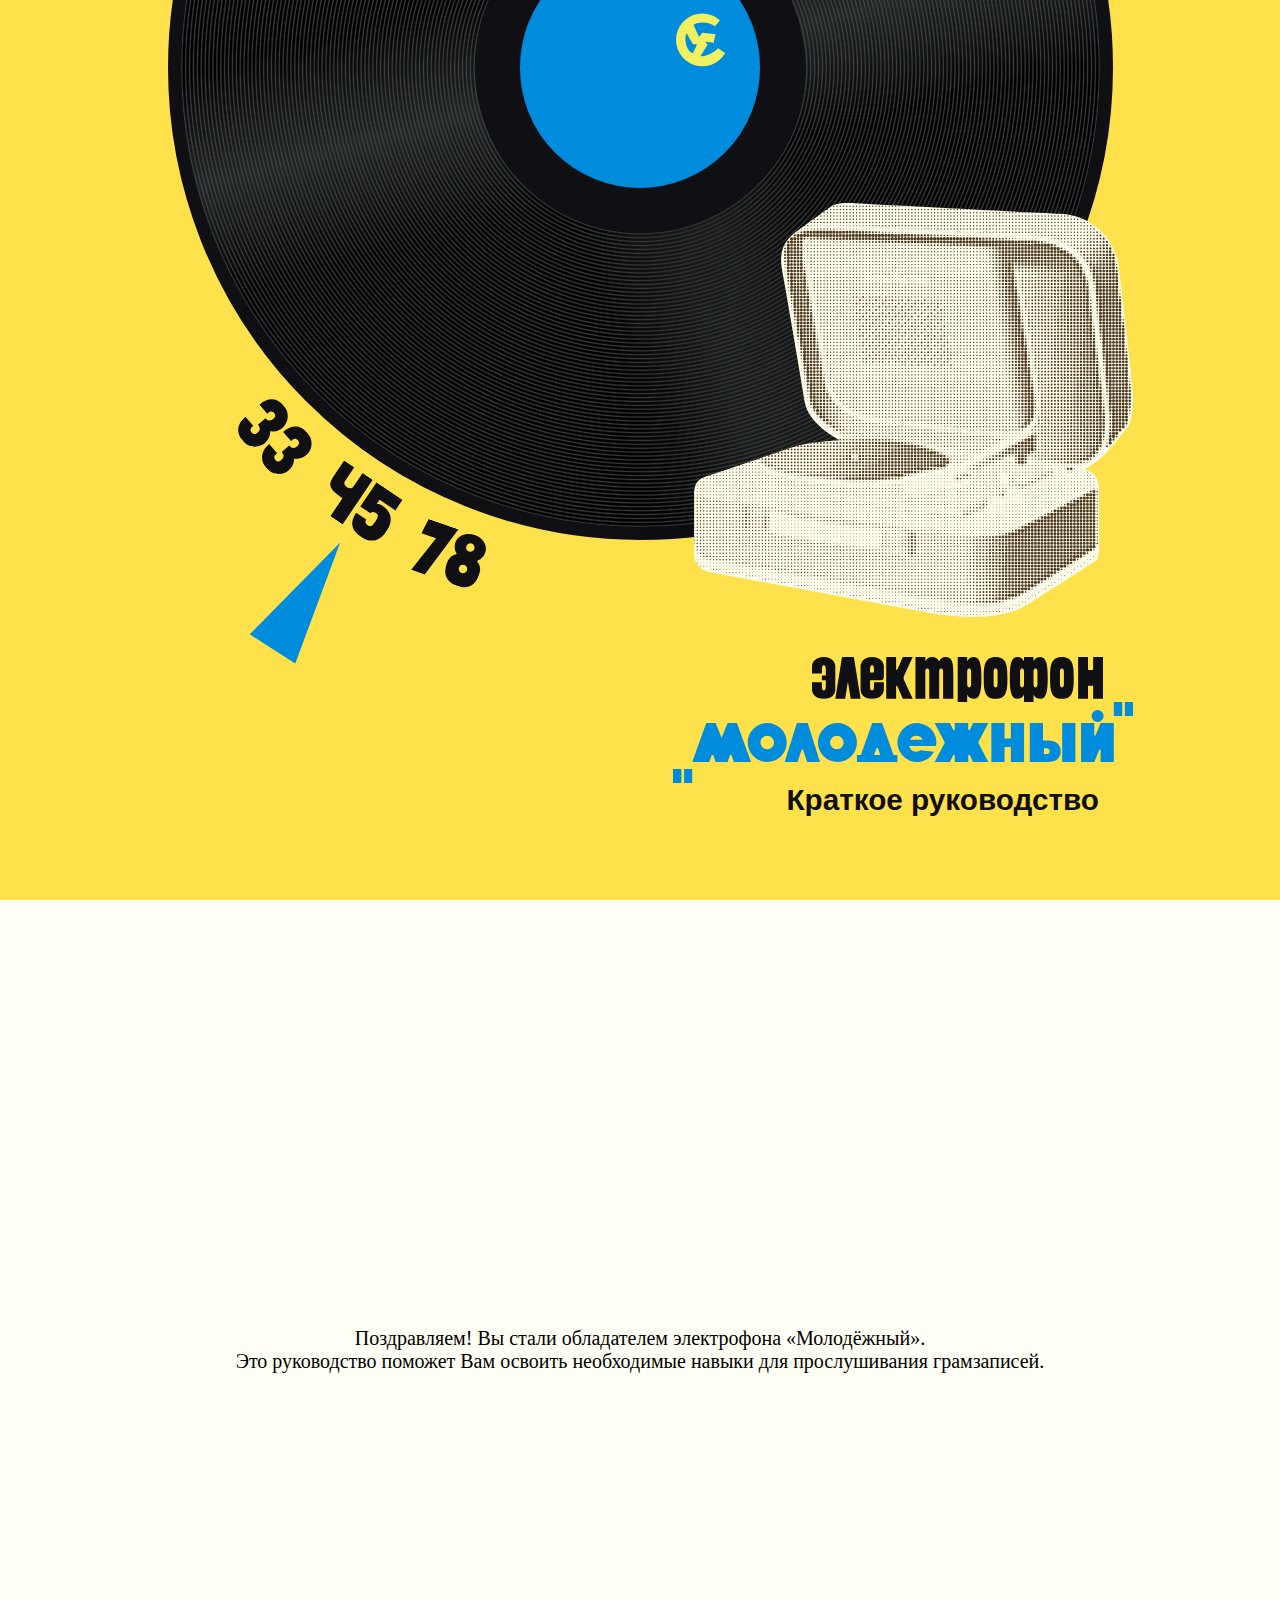
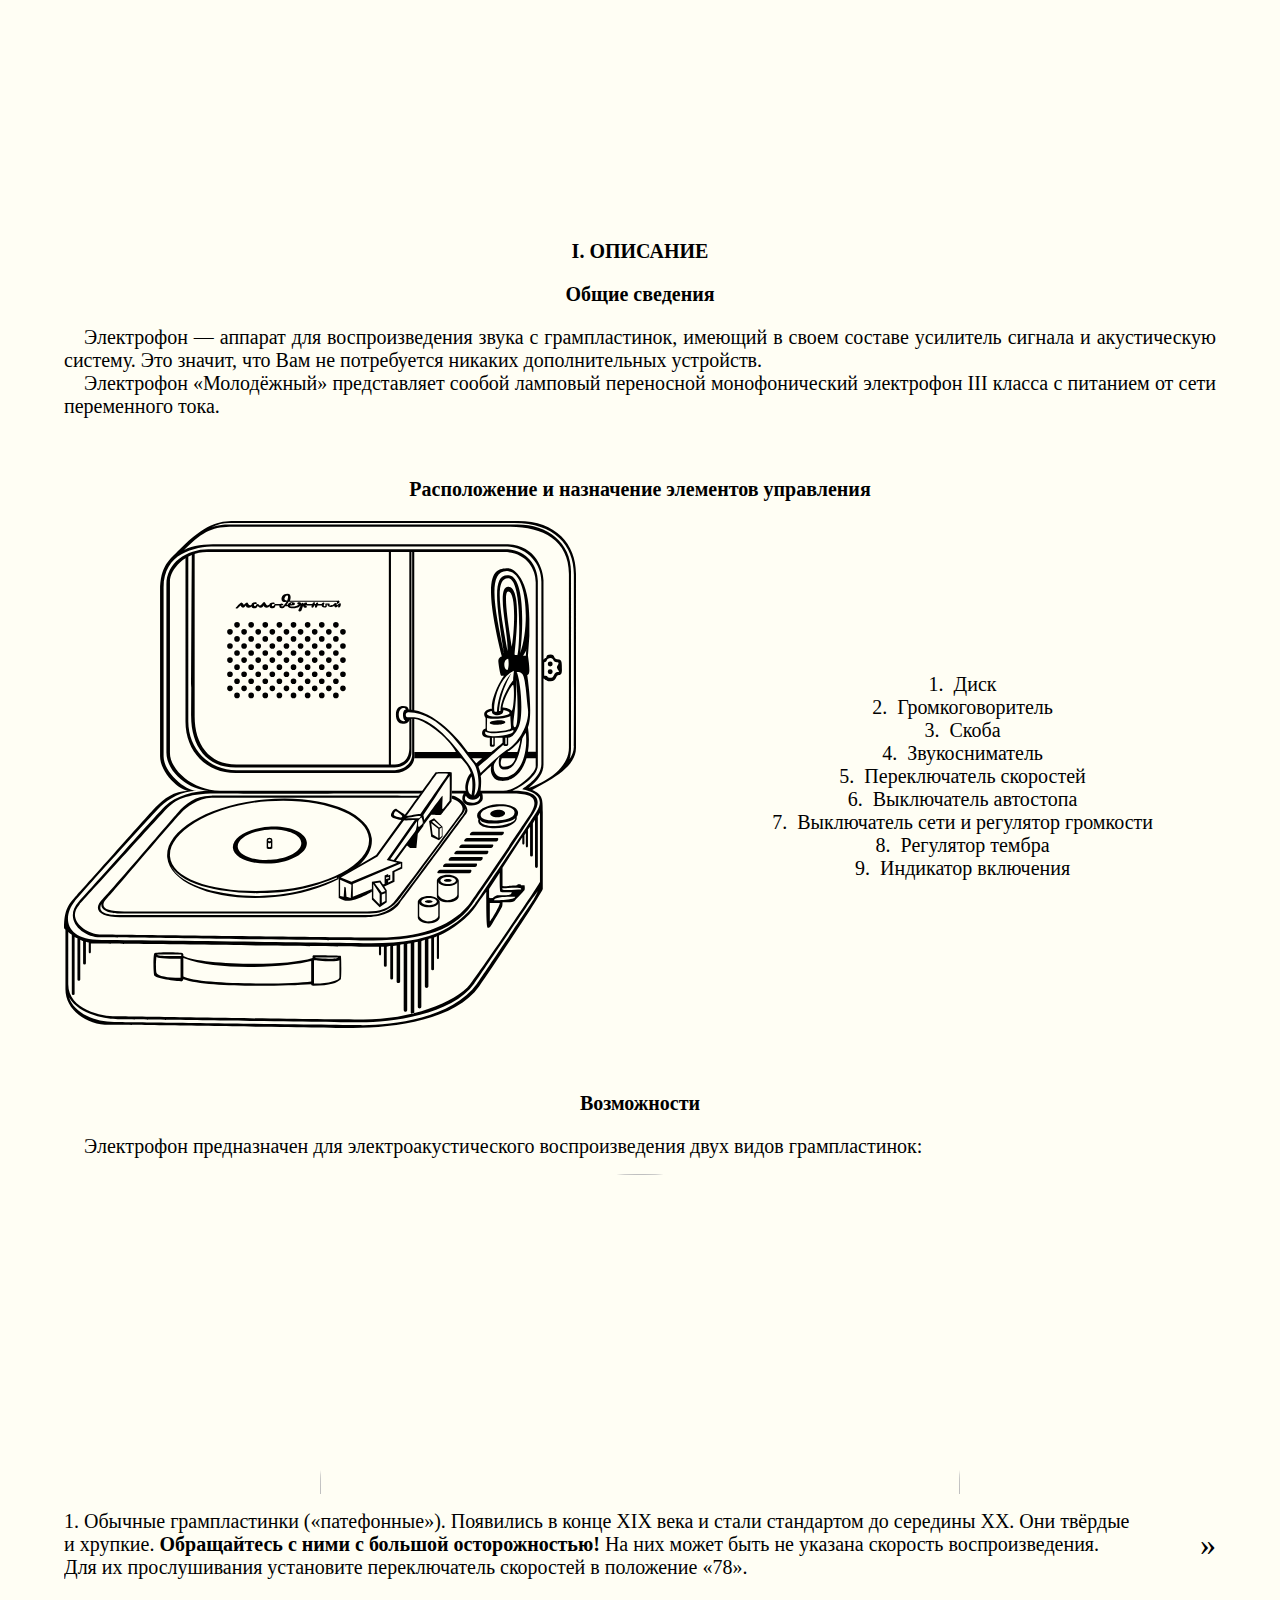
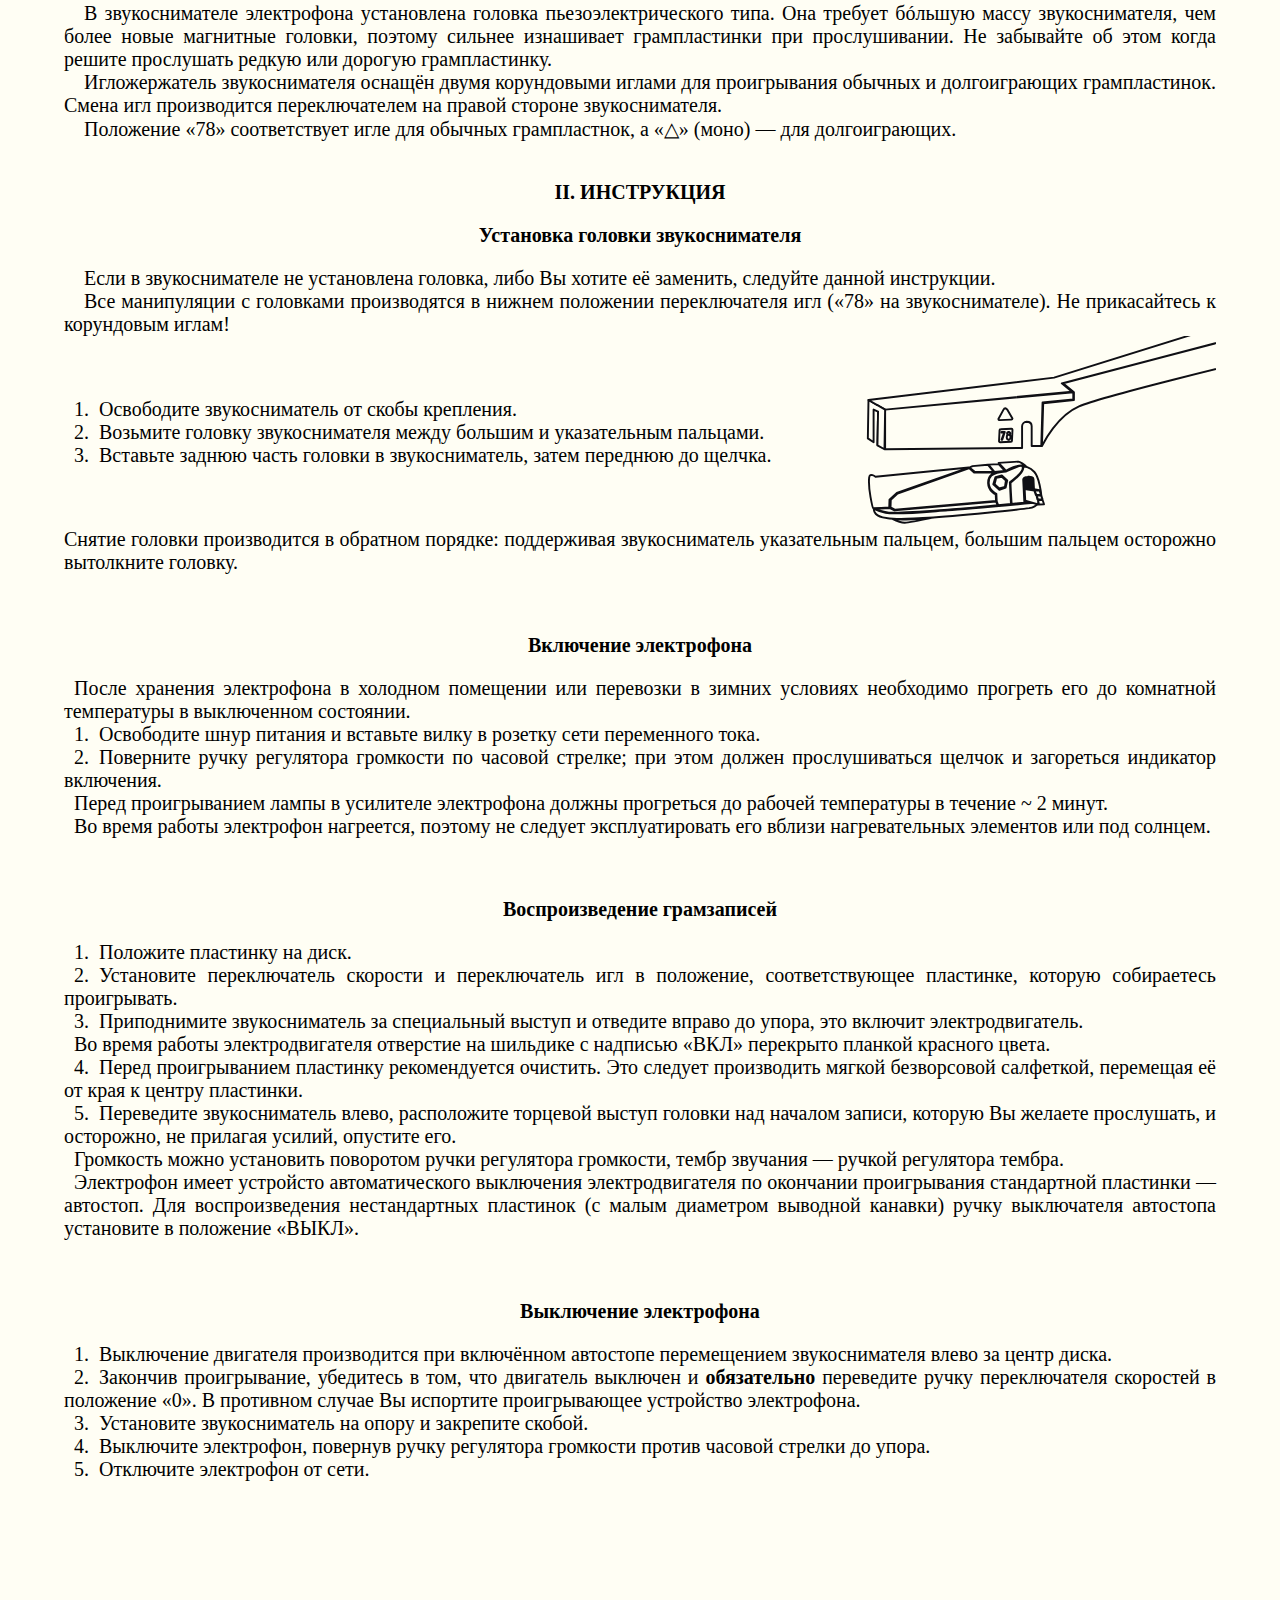
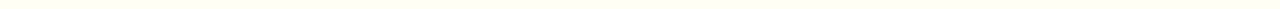
==== index.html @ a96c3dd7 "cartridge animation using css; document layout; lists" ====
﻿<!DOCTYPE html>
<html>
  <head>
    <title>Электрофон «Молодёжный»</title>
    <script src="https://code.jquery.com/jquery-latest.js"></script>
    <script src="cover.js"></script>
    <script src="scheme.js"></script>
    <script src="label.js"></script>
    <link href="m67.css" rel="stylesheet" type="text/css" />
    <meta name="viewport" content="width=device-width, initial-scale=1">
  </head>
  <body>

    <section class="title">
      <div class="cover">
        <div class="vinyl">
          <div class="vinyl__base"></div>
          <div class="vinyl__shadow"><div class="vinyl__label"></div></div>
        </div>
        <div class="speed-selector__arrow"></div>
        <div class="speed-selector__numbers">
          <img class="speed-selector__33" src="33.svg" alt="33"><img class="speed-selector__45" src="45.svg" alt="45"><img class="speed-selector__78" src="78.svg" alt="78">
        </div>
        <img class="cover__image" src="record-player_halftone.svg" alt="">
        <img class="cover__electrophone" src="electrophone.svg" alt="Электрофон">
        <img class="cover__juvenile" src="juvenile.svg" alt="„Молодёжный“">
        <div class="cover__subheader">Краткое руководство</div>
      </div>
    </section>

    <section class="first page">
      <div class="page__paragraph">Поздравляем! Вы стали обладателем электрофона «Молодёжный».<br>Это руководство поможет Вам освоить необходимые навыки для прослушивания грамзаписей.</div>
    </section>

    <section class="second page">
      <h1 class="page__header">I. ОПИСАНИЕ</h1>
      <h2 class="page__subheader">Общие сведения</h2>
      <div class="page__paragraph">&emsp;Электрофон — аппарат для воспроизведения звука с грампластинок, имеющий в своем составе усилитель сигнала и акустическую систему. Это значит, что Вам не потребуется никаких дополнительных устройств.</div>
      <div class="page__paragraph">&emsp;Электрофон «Молодёжный» представляет сообой ламповый переносной монофонический электрофон III класса с питанием от сети переменного тока.</div>
    </section>

    <section class="third page">
      <h2 class="page__subheader">Расположение и назначение элементов управления</h2>
      <div class="scheme">
        <figure class="scheme__image">
            <object class="scheme__svg" data="scheme.svg" type="image/svg+xml"></object>
        </figure>
        <ol class="scheme__menu">
          <li class="scheme__menu-element" id="disc">1.&ensp;Диск</li>
          <li class="scheme__menu-element" id="speaker">2.&ensp;Громкоговоритель</li>
          <li class="scheme__menu-element" id="clamp">3.&ensp;Скоба</li>
          <li class="scheme__menu-element" id="tonearm">4.&ensp;Звукосниматель</li>
          <li class="scheme__menu-element" id="speed">5.&ensp;Переключатель скоростей</li>
          <li class="scheme__menu-element" id="autostop">6.&ensp;Выключатель автостопа</li>
          <li class="scheme__menu-element" id="volume">7.&ensp;Выключатель сети и регулятор громкости</li>
          <li class="scheme__menu-element" id="tone">8.&ensp;Регулятор тембра</li>
          <li class="scheme__menu-element" id="fusebox">9.&ensp;Индикатор включения</li>
        </ol>
        <div class="scheme__slider"></div>
      </div>
    </section>

    <section class="fourth page">
      <h2 class="page__subheader">Возможности</h2>
      <div class="page__paragraph">&emsp;Электрофон предназначен для электроакустического воспроизведения двух видов грампластинок:</div>
      <div class="label">
        <div class="label__SVG-container">
          <img class="label__SVG-img" src="" alt=""><img class="label__SVG-img" src="" alt="">
        </div>
        <div class="label__text">
        <div class="label__left-arrow">«</div><div class="label__right-arrow">»</div>
          <div class="page__paragraph label__text-78">1. Обычные грампластинки («патефонные»). Появились в конце XIX века и стали стандартом до середины XX. Они твёрдые и хрупкие. <strong>Обращайтесь с ними с большой осторожностью!</strong> На них может быть не указана скорость воспроизведения. Для их прослушивания установите переключатель скоростей в положение «78».</div>
          <div class="page__paragraph label__text-33">2. Долгоиграющие («виниловые»). Для увеличения времени проигрывания была уменшена ширина канавки, поэтому проигрываются такие пластинки более тонкой иглой на скорости 33⅓ или 45 об/мин.<br>Гибкие грампластинки воспроизводятся аналогично виниловым.</div>
        </div>
      </div>
      <div class="page__paragraph"><br>&emsp;В звукоснимателе электрофона установлена головка пьезоэлектрического типа. Она требует бóльшую массу звукоснимателя, чем более новые магнитные головки, поэтому сильнее изнашивает грампластинки при прослушивании. Не забывайте об этом когда решите прослушать редкую или дорогую грампластинку.</div>
      <div class="page__paragraph">&emsp;Игложержатель звукоснимателя оснащён двумя корундовыми иглами для проигрывания обычных и долгоиграющих грампластинок. Смена игл производится переключателем на правой стороне звукоснимателя.</div>
      <div class="page__paragraph">&emsp;Положение «78» соответствует игле для обычных грампластнок, а «&#x25B3;» (моно) — для долгоиграющих.</div>
    </section>

    <section class="fifth page">
      <h1 class="page__header">II. ИНСТРУКЦИЯ</h1>
      <h2 class="page__subheader">Установка головки звукоснимателя</h2>
      <div class="page__paragraph">&emsp;Если в звукоснимателе не установлена головка, либо Вы хотите её заменить, следуйте данной инструкции.</div>
      <div class="page__paragraph">&emsp;Все манипуляции с головками производятся в нижнем положении переключателя игл («78» на звукоснимателе). Не прикасайтесь к корундовым иглам!</div>
      <div class="fifth__instructions">
        <div class="page__paragraph">&ensp;1.&ensp;Освободите звукосниматель от скобы крепления.</div>
        <div class="page__paragraph">&ensp;2.&ensp;Возьмите головку звукоснимателя между большим и указательным пальцами.</div>
        <div class="page__paragraph">&ensp;3.&ensp;Вставьте заднюю часть головки в звукосниматель, затем переднюю до щелчка.</div>
      </div>
      <img class="fifth__image" src="cartridge.svg" alt="">
        <div class="page__paragraph">Cнятие головки производится в обратном порядке: поддерживая звукосниматель указательным пальцем, большим пальцем осторожно вытолкните головку.</div>
    </section>

    <section class="sixth page">
      <h2 class="page__subheader">Включение электрофона</h2>
      <div class="page__paragraph">&ensp;После хранения электрофона в холодном помещении или перевозки в зимних условиях необходимо прогреть его до комнатной температуры в выключенном состоянии.</div>
      <div class="page__paragraph">&ensp;1.&ensp;Освободите шнур питания и вставьте вилку в розетку сети переменного тока.</div>
      <div class="page__paragraph">&ensp;2.&ensp;Поверните ручку регулятора громкости по часовой стрелке; при этом должен прослушиваться щелчок и загореться индикатор включения.</div>
      <div class="page__paragraph">&ensp;Перед проигрыванием лампы в усилителе электрофона должны прогреться до рабочей температуры в течение ~ 2 минут.</div>
      <div class="page__paragraph">&ensp;Во время работы электрофон нагреется, поэтому не следует эксплуатировать его вблизи нагревательных элементов или под солнцем.</div>
    </section>

    <section class="seventh page">
      <h2 class="page__subheader">Воспроизведение грамзаписей</h2>
      <div class="page__paragraph">&ensp;1.&ensp;Положите пластинку на диск.</div>
      <div class="page__paragraph">&ensp;2.&ensp;Установите переключатель скорости и переключатель игл в положение, соответствующее пластинке, которую собираетесь проигрывать.</div>
      <div class="page__paragraph">&ensp;3.&ensp;Приподнимите звукосниматель за специальный выступ и отведите вправо до упора, это включит электродвигатель.</div>
      <div class="page__paragraph">&ensp;Во время работы электродвигателя отверстие на шильдике с надписью «ВКЛ» перекрыто планкой красного цвета.</div>
      <div class="page__paragraph">&ensp;4.&ensp;Перед проигрыванием пластинку рекомендуется очистить. Это следует производить мягкой безворсовой салфеткой, перемещая её от края к центру пластинки.</div>
      <div class="page__paragraph">&ensp;5.&ensp;Переведите звукосниматель влево, расположите торцевой выступ головки над началом записи, которую Вы желаете прослушать, и осторожно, не прилагая усилий, опустите его.</div>
      <div class="page__paragraph">&ensp;Громкость можно установить поворотом ручки регулятора громкости, тембр звучания — ручкой регулятора тембра.</div>
      <div class="page__paragraph">&ensp;Электрофон имеет устройсто автоматического выключения электродвигателя по окончании проигрывания стандартной пластинки  — автостоп. Для воспроизведения нестандартных пластинок (с малым диаметром выводной канавки) ручку выключателя автостопа установите в положение «ВЫКЛ».</div>
    </section>

    <section class="eighth page">
      <h2 class="page__subheader">Выключение электрофона</h2>
      <div class="page__paragraph">&ensp;1.&ensp;Выключение двигателя производится при включённом автостопе перемещением звукоснимателя влево за центр диска.</div>
      <div class="page__paragraph">&ensp;2.&ensp;Закончив проигрывание, убедитесь в том, что двигатель выключен и <strong>обязательно</strong> переведите ручку переключателя скоростей в положение «0». В противном случае Вы испортите проигрывающее устройство электрофона.</div>
      <div class="page__paragraph">&ensp;3.&ensp;Установите звукосниматель на опору и закрепите скобой.</div>
      <div class="page__paragraph">&ensp;4.&ensp;Выключите электрофон, повернув ручку регулятора громкости против часовой стрелки до упора.</div>
      <div class="page__paragraph">&ensp;5.&ensp;Отключите электрофон от сети.</div>
    </section>
  </body>
</html>
---- m67.css ----
body, p, div {
	margin: 0;
}
img {
	-webkit-user-select: none;
	-moz-user-select: none;
	-ms-user-select: none;
	user-select: none;
}
body {
	background-color: #fffef4;
}
.page {
	display: -webkit-flex;
	display: flex;
	flex-wrap: wrap;
	margin: auto;
	text-align: center;
	background-color: #fffef4;
}
.page__paragraph {
  width: 90%;
	margin: 0 5%;
  text-align: justify;
	font: 1.25em Georgia, serif;
}
.page__header, .page__subheader {
	width: 90%;
	text-align: center;
}
.page__header {
	font: bold 1.25em Georgia, serif;
	margin: 2em auto -2em;
}
.page__subheader {
	font: bold 1.25em Georgia, serif;
	margin: 3em auto 1em;
}
.title {
	width: 100%;
	height: 100vh;
	background-color: #ffe14b;
}
.cover {
	position: relative;
	width: 100%;
	max-width: 112.5vh;
	height: 100vh;
	margin: 0 auto;
	overflow: hidden;
}
.speed-selector__numbers {
	position: absolute;
	top: 53vh;
	right: 68vh;
	height: 11.25vh;
	width: 37.5vh;
	font-family: Impact;
	font-size: 7.5vh;
	color: #0f0f14;
	cursor: pointer;
	-webkit-transform: rotate(34deg);
	-webkit-transform-origin: center;
	transform: rotate(34deg);
	transform-origin: center;
}
.speed-selector__33,.speed-selector__45,.speed-selector__78 {
	height: 6vh;
	display: inline-block;
}
.speed-selector__33 {
	-webkit-transform: rotate(15deg);
	-webkit-transform-origin: bottom right;
	transform: rotate(15deg);
	transform-origin: bottom right;
}
.speed-selector__45 {
	margin: 0 4.5vh;
}
.speed-selector__78 {
	-webkit-transform: rotate(-15deg);
	-webkit-transform-origin: bottom left;
	transform: rotate(-15deg);
	transform-origin: bottom left;
}
.speed-selector__arrow {
	position: absolute;
	top: 5vh;
	right: 56.25vh;
	width: 0;
	height: 0;
	border: 3vh solid transparent;
	border-right: 62vh solid transparent;
	border-left: 14vh solid #008cdc;
	-webkit-transform: rotate(-57.5deg);
	-webkit-transform-origin: right;
	-webkit-transition: transform .5s;
	transform: rotate(-57.5deg);
	transform-origin: right;
	transition: transform .5s;
}
.cover__image {
	position: absolute;
	top: 22.5vh;
	right: 1.5vh;
	width: 48.7vh;
}
.cover__electrophone {
	position: absolute;
	top: 73vh;
	right: 4.8vh;
	height: 5vh;
	text-align: right;
	font-family: Franklin Gothic Medium, Franklin Gothic, ITC Franklin Gothic;
	font-weight: 900;
	font-size: 6vh;
	color: #0f0f14;
}
.cover__juvenile {
	position: absolute;
	top: 78vh;
	right: 1.5vh;
	height: 9vh;
	text-align: right;
	font-family: Franklin Gothic Medium, Franklin Gothic, ITC Franklin Gothic;
	font-weight: 900;
	font-size: 7.5vh;
	color: #008cdc;
}
.cover__subheader {
	position: absolute;
	top: 87vh;
	right: 5.25vh;
	text-align: right;
	font: bold 3.3vh "Trebuchet MS", Helvetica, sans-serif;
	color: #0f0f14;
}
.vinyl {
	margin: auto;
	position: absolute;
	width: 105vh;
	height: 105vh;
	top: -45vh;
	right: 3.75vh;
	overflow: hidden;
}
.vinyl__base {
	position: absolute;
	width: 100%;
	height: 100%;
	top: 0;
	margin: 0;
	-webkit-border-radius: 50%;
	border-radius: 50%;
	border: 1.5vh solid #0f0f14;
	box-sizing: border-box;
	background:
		-webkit-linear-gradient(65deg, transparent 40%, rgba(90, 80, 75, .3) 50%, transparent 60%) no-repeat 100% 0,
		-webkit-linear-gradient(75deg, transparent 40%, rgba(90, 80, 75, .2) 50%, transparent 60%) no-repeat 0 100%,
		-webkit-linear-gradient(-15deg, transparent 40%, rgba(90, 80, 75, .3) 50%, transparent 60%) no-repeat 0 100%,
		-webkit-repeating-radial-gradient(#000, #000 .2%, #373c3c .4%, #373c3c .4%, #000 .6%);
	background:
		linear-gradient(65deg, transparent 40%, rgba(70, 75, 75, .3) 50%, transparent 60%) no-repeat 100% 0,
		linear-gradient(75deg, transparent 40%, rgba(70, 75, 75, .3) 50%, transparent 60%) no-repeat 0 100%,
		linear-gradient(-15deg, transparent 40%, rgba(70, 75, 75, .5) 50%, transparent 60%) no-repeat 0 100%,
		repeating-radial-gradient(#000, #000 .2%, #373c3c .4%, #373c3c .4%, #000 .6%);
	-webkit-animation: swing .7s ease-in-out infinite alternate;
	animation: swing .7s ease-in-out infinite alternate;
}
.vinyl__shadow {
	display: -webkit-flex;
	display: flex;
	position: relative;
	width: 100%;
	height: 100%;
	top: 0;
	margin: 0;
	-webkit-border-radius: 50%;
	border-radius: 50%;
	background:
		-webkit-linear-gradient(55deg, transparent 43%, rgba(0, 0, 0, .1) 50%, transparent 57%),
		-webkit-linear-gradient(65deg, transparent 43%, rgba(0, 0, 0, .1) 50%, transparent 57%),
		-webkit-linear-gradient(75deg, transparent 43%, rgba(0, 0, 0, .1) 50%, transparent 57%),
		-webkit-linear-gradient(85deg, transparent 43%, rgba(0, 0, 0, .1) 50%, transparent 57%);
	background:
		linear-gradient(55deg, transparent 43%, rgba(0, 0, 0, .1) 50%, transparent 57%),
		linear-gradient(65deg, transparent 43%, rgba(0, 0, 0, .1) 50%, transparent 57%),
		linear-gradient(75deg, transparent 43%, rgba(0, 0, 0, .1) 50%, transparent 57%),
		linear-gradient(85deg, transparent 43%, rgba(0, 0, 0, .1) 50%, transparent 57%);
	-webkit-animation: rotate 1.3s linear infinite;
	animation: rotate 1.3s linear infinite;
}
.vinyl__label {
	position: relative;
	margin: auto;
	box-sizing: border-box;
	width: 35%;
	height: 35%;
	-webkit-border-radius: 50%;
	border-radius: 50%;
	border: 5vh solid #0f0f14;
	background: url(lemz.svg) no-repeat 80% 20%, #008cdc;
	background-size: 50%;
}
@-webkit-keyframes "swing" {
	0% { -webkit-transform:rotate(-1deg); transform:rotate(-1deg); }
	100% { -webkit-transform:rotate(1deg); transform:rotate(1deg); }
}
@-webkit-keyframes "rotate" {
	0% { -webkit-transform:rotate(0deg); transform:rotate(0deg); }
	100% { -webkit-transform:rotate(360deg); transform:rotate(360deg); }
}
@keyframes "swing" {
	0% { -webkit-transform:rotate(-1deg); transform:rotate(-1deg); }
	100% { -webkit-transform:rotate(1deg);  transform:rotate(1deg); }
}
@keyframes "rotate" {
	0% { -webkit-transform:rotate(0deg); transform:rotate(0deg); }
	100% { -webkit-transform:rotate(360deg); transform:rotate(360deg); }
}
.first {
	height: 100vh;
}
.first .page__paragraph {
	margin: auto;
	text-align: center;
}
.scheme {
	display: -webkit-flex;
	display: flex;
	flex-wrap: wrap;
	justify-content: center;
	width: 100%;
	margin: auto;
}
.scheme__image {
	width: 40%;
	margin: auto 5% auto 0;
}
.scheme__caption {
	font: italic 1em Georgia, serif;
	text-align: center;
}
.scheme__menu {
	width: 40%;
	margin: auto 0 auto 5%;
	padding: 0;
	list-style-type: none;
	font: 1.25em Georgia, serif;
}
.scheme__menu-element {
	padding-left: 1%;
	cursor: pointer;
}
.scheme__slider {
	position: absolute;
	left: 0;
	top: 0;
	width: 0;
	height: 0;
	opacity: 0;
	border: .05em solid black;
	-webkit-border-radius: .3em;
	border-radius: .3em;
	-webkit-transition: top .2s, left .2s, width .2s, height .2s;
	transition: top .2s, left .2s, width .2s, height .2s;
}
.label {
	width: 90%;
	margin: auto;
}
.label__SVG-container {
	position: relative;
	width: 64vw;
	height: 32vw;
	max-width: 40em;
	max-height: 20em;
	margin: 1em auto;
	overflow: hidden;
}
.label__SVG-img {
	display: block;
	position: absolute;
	top: 0;
	left: 0;
	width: 100%;
	height: 200%;
	-webkit-border-radius: 100%;
	border-radius: 100%;
}
.label__text {
	position: relative;
	display: -webkit-flex;
	display: flex;
	align-items: center;
	overflow: hidden;
	width: 100%;
	margin: auto;
}
.label__left-arrow {
	left: 0;
	opacity: 0;
	cursor: default;
}
.label__right-arrow {
	right: 0;
	cursor: pointer;
}
.label__left-arrow, .label__right-arrow {
	position: absolute;
	font: 2em Georgia, serif;
	text-align: center;
	-webkit-transition: opacity .2s ease-out;
	transition: opacity .2s ease-out;
}
.label__text-33 {
	min-width: 93%;
	width: 93%;
	margin: auto 0 auto 6%;
  text-align: left;
	-webkit-transition: transform .2s ease-in-out;
	transition: transform .2s ease-in-out;
}
.label__text-78 {
	min-width: 93%;
	width: 93%;
	margin: auto 6% auto 0;
  text-align: left;
	-webkit-transition: transform .2s ease-in-out;
	transition: transform .2s ease-in-out;
}
.fifth__instructions {
	width: 60%;
	margin: auto 0 auto 5%;
}
.fifth__instructions .page__paragraph {
	width: 100%;
	margin: auto 0;
}
.fifth__image {
	width: 30%;
	height: 100%;
	margin: auto 5% auto 0;
}
.eighth {
	margin-bottom: 10%;
}
@media screen and (orientation: portrait) {
	.speed-selector__arrow, .speed-selector__numbers {
		display: none;
	}
}
@media screen and (orientation: portrait) and (max-aspect-ratio: 160/223) {
	.cover {
		width: 100%;
		height: 100%;
		margin: 0;
	}
	.speed-selector__arrow, .speed-selector__numbers {
		display: none;
	}
	.cover__image {
		top: initial;
		bottom: 50.125vw;
		right: 2.4vw;
		width: 77.918vw;
	}
	.cover__electrophone {
		top: initial;
		bottom: 35.2vw;
		right: 7.68vw;
		height: 8vw;
		font-size: 10vw;
	}
	.cover__juvenile {
		top: initial;
		bottom: 20.8vw;
		right: 2.4vw;
		height: 14.4vw;
		font-size: 12.5vw;
	}
	.cover__subheader {
		top: initial;
		bottom: 14.55vw;
		right: 8.4vw;
		font-size: 5.28vw;
	}
	.vinyl {
		right: 6vw;
		width: 168vw;
		height: 168vw;
		top: -72vw;
	}
	.vinyl__base {
		border-width: 2.5vw;
	}
	.vinyl__label {
		border-width: 8vw;
	}
	.scheme__image {
		width: 90%;
		margin: 0 auto;
	}
	.scheme__menu {
		width: 90%;
		margin: 1em 0 0 0;
		font: 1.25em Georgia, serif;
	}
	.scheme__menu-element {
		display: inline-block;
	}
	.label {
		width: 90vw;
	}
	.label__SVG-container {
		width: 90vw;
		height: 45vw;
	}
	.fifth__instructions {
		width: 90%;
		margin: auto 5%;
	}
	.fifth__image {
		width: 90%;
		height: 100%;
		margin: auto 5%;
	}
}
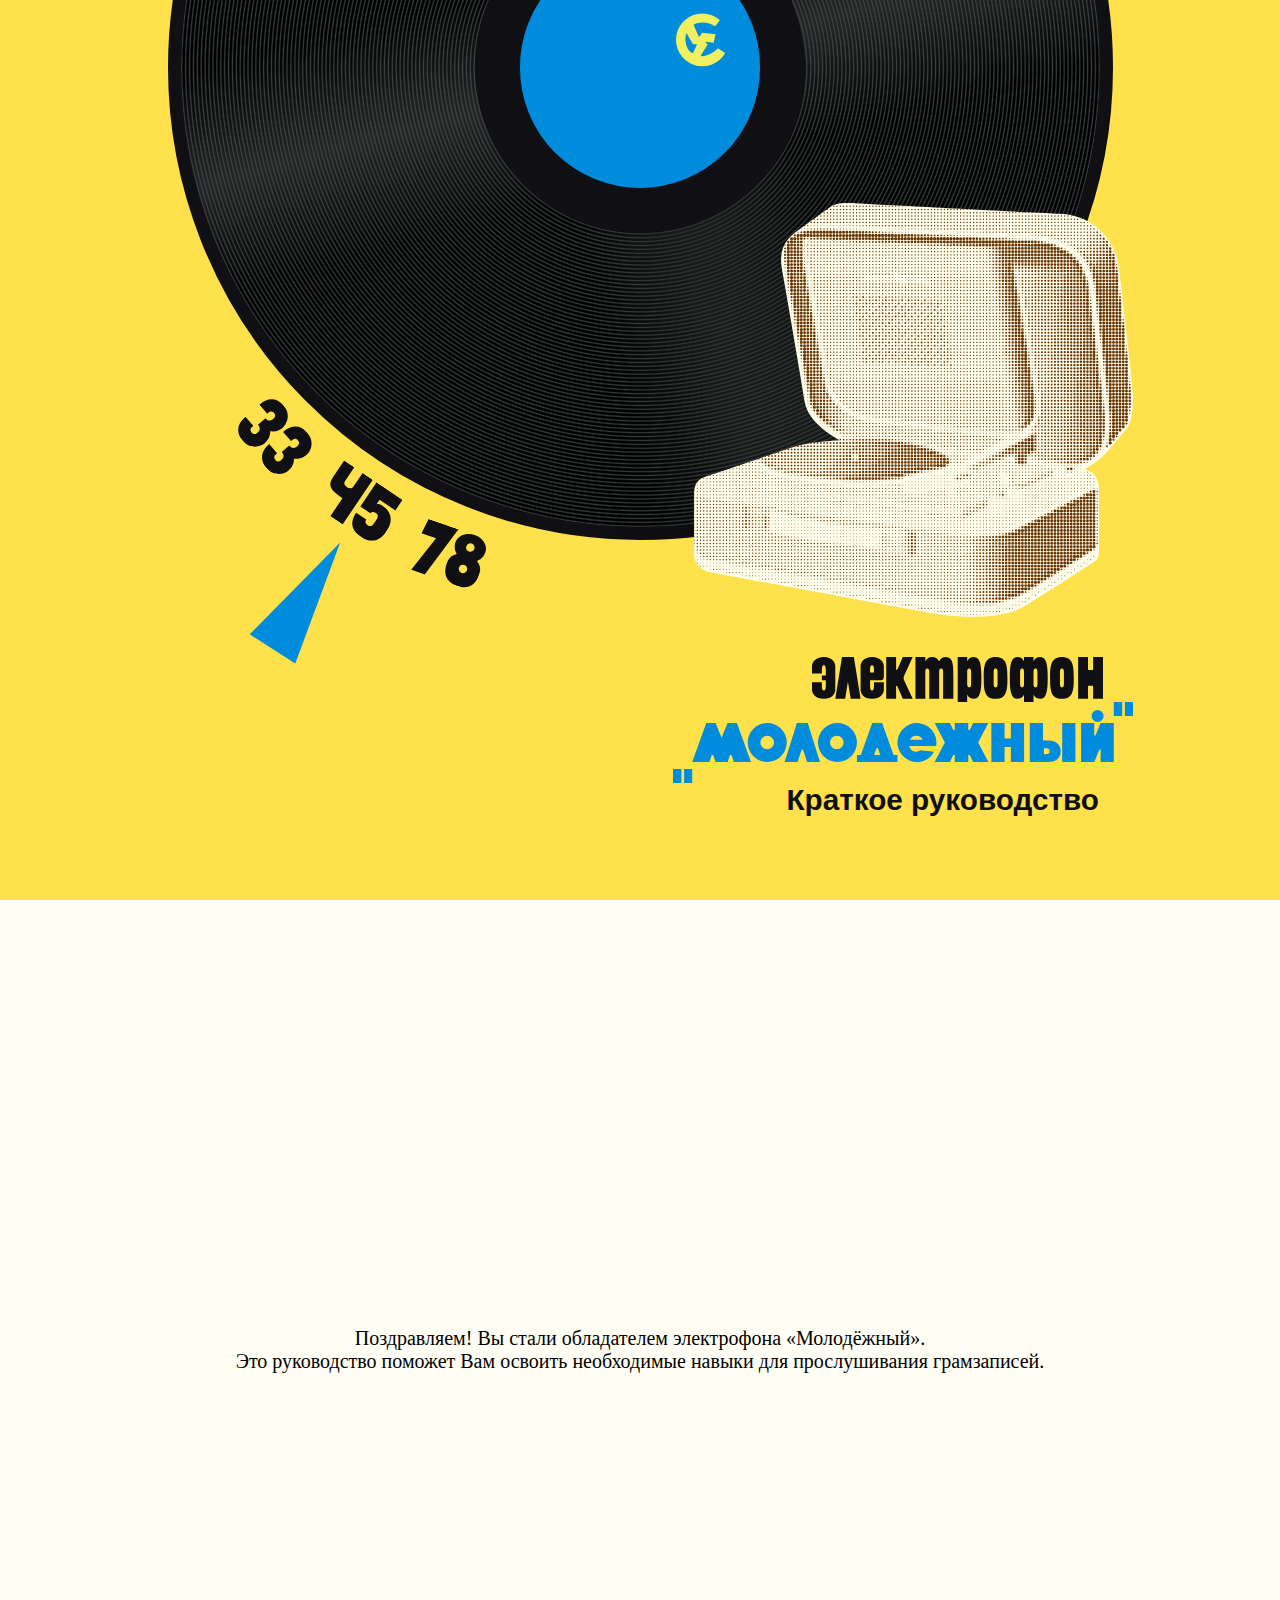
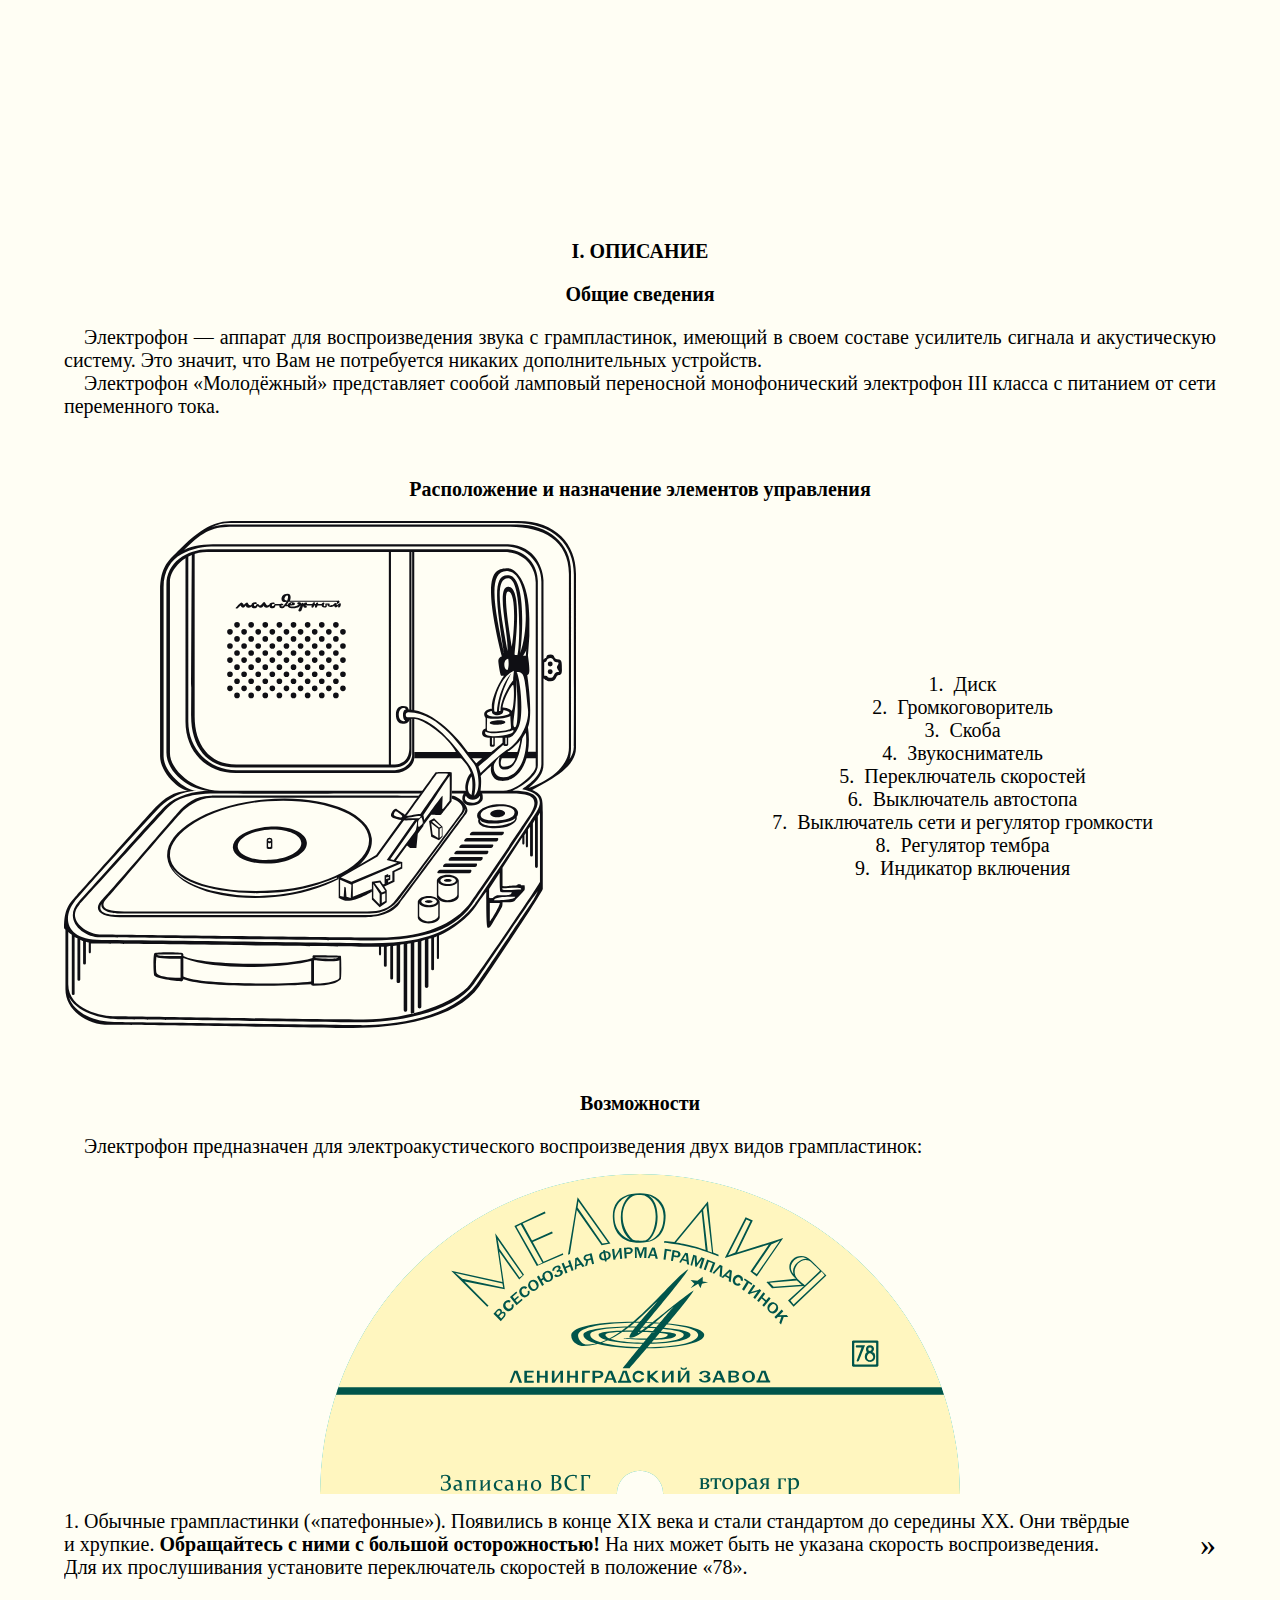
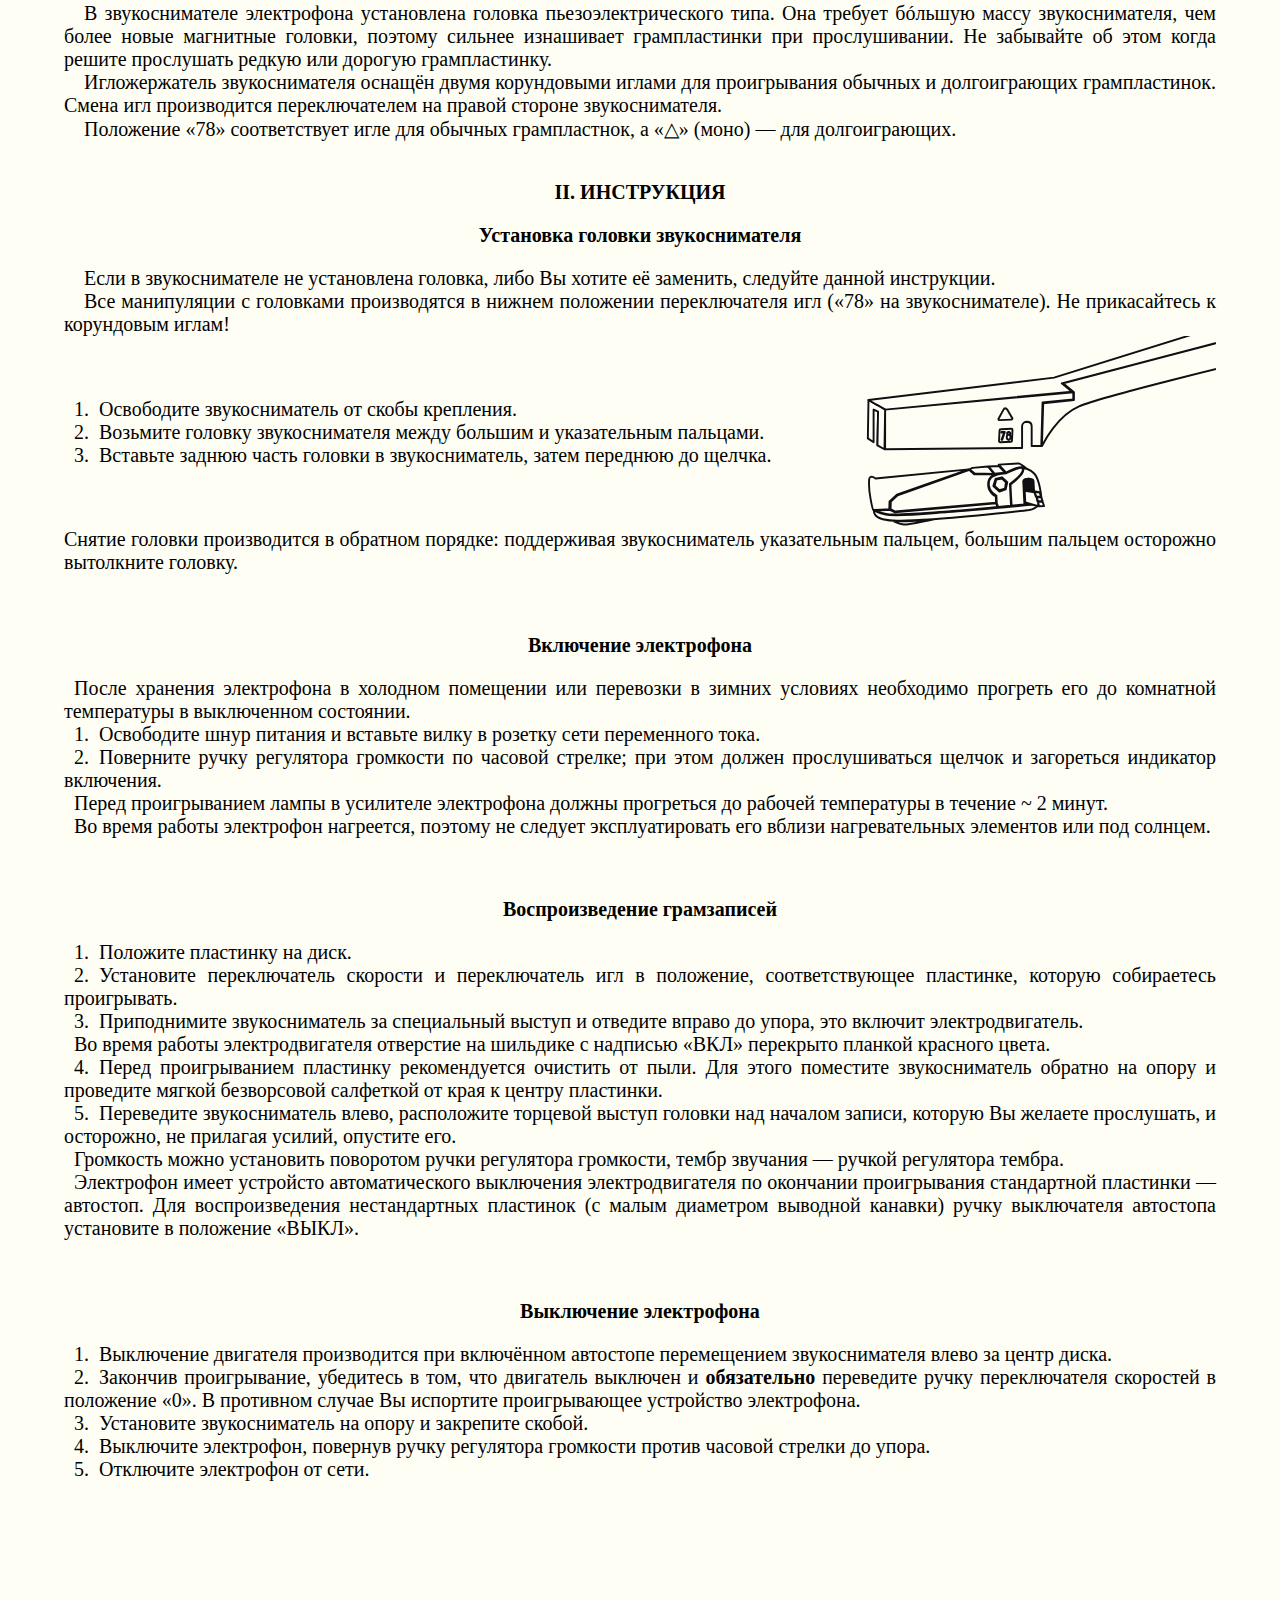
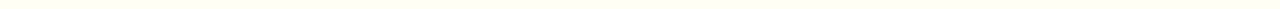
==== commit 7562db0e: "got rid of jquery, all js is ES6" ====
--- a/index.html
+++ b/index.html
@@ -2,43 +2,35 @@
 <html>
   <head>
     <title>Электрофон «Молодёжный»</title>
-    <script src="https://code.jquery.com/jquery-latest.js"></script>
-    <script src="cover.js"></script>
-    <script src="scheme.js"></script>
-    <script src="label.js"></script>
-    <link href="m67.css" rel="stylesheet" type="text/css" />
+    <script src="index.js"></script>
+    <link href="index.css" rel="stylesheet" type="text/css" />
     <meta name="viewport" content="width=device-width, initial-scale=1">
   </head>
   <body>
-
     <section class="title">
       <div class="cover">
         <div class="vinyl">
-          <div class="vinyl__base"></div>
-          <div class="vinyl__shadow"><div class="vinyl__label"></div></div>
+          <div class="vinyl__base"></div><div class="vinyl__shadow"><div class="vinyl__label"></div></div>
         </div>
         <div class="speed-selector__arrow"></div>
         <div class="speed-selector__numbers">
-          <img class="speed-selector__33" src="33.svg" alt="33"><img class="speed-selector__45" src="45.svg" alt="45"><img class="speed-selector__78" src="78.svg" alt="78">
+          <img class="speed-selector__33" src="33.svg" alt="33" /><img class="speed-selector__45" src="45.svg" alt="45" /><img class="speed-selector__78" src="78.svg" alt="78" />
         </div>
-        <img class="cover__image" src="record-player_halftone.svg" alt="">
-        <img class="cover__electrophone" src="electrophone.svg" alt="Электрофон">
-        <img class="cover__juvenile" src="juvenile.svg" alt="„Молодёжный“">
+        <img class="cover__image" src="record-player_halftone.svg" alt="" />
+        <img class="cover__electrophone" src="electrophone.svg" alt="электрофон" />
+        <img class="cover__juvenile" src="juvenile.svg" alt="„молодёжный“" />
         <div class="cover__subheader">Краткое руководство</div>
       </div>
     </section>
-
     <section class="first page">
-      <div class="page__paragraph">Поздравляем! Вы стали обладателем электрофона «Молодёжный».<br>Это руководство поможет Вам освоить необходимые навыки для прослушивания грамзаписей.</div>
+      <div class="page__paragraph">Поздравляем! Вы стали обладателем электрофона «Молодёжный».<br />Это руководство поможет Вам освоить необходимые навыки для прослушивания грамзаписей.</div>
     </section>
-
     <section class="second page">
       <h1 class="page__header">I. ОПИСАНИЕ</h1>
       <h2 class="page__subheader">Общие сведения</h2>
       <div class="page__paragraph">&emsp;Электрофон — аппарат для воспроизведения звука с грампластинок, имеющий в своем составе усилитель сигнала и акустическую систему. Это значит, что Вам не потребуется никаких дополнительных устройств.</div>
       <div class="page__paragraph">&emsp;Электрофон «Молодёжный» представляет сообой ламповый переносной монофонический электрофон III класса с питанием от сети переменного тока.</div>
     </section>
-
     <section class="third page">
       <h2 class="page__subheader">Расположение и назначение элементов управления</h2>
       <div class="scheme">
@@ -59,13 +51,12 @@
         <div class="scheme__slider"></div>
       </div>
     </section>
-
     <section class="fourth page">
       <h2 class="page__subheader">Возможности</h2>
       <div class="page__paragraph">&emsp;Электрофон предназначен для электроакустического воспроизведения двух видов грампластинок:</div>
       <div class="label">
         <div class="label__SVG-container">
-          <img class="label__SVG-img" src="" alt=""><img class="label__SVG-img" src="" alt="">
+          <img class="label__SVG-img" src="" alt=""><img class="label__SVG-img" src="" alt="" />
         </div>
         <div class="label__text">
         <div class="label__left-arrow">«</div><div class="label__right-arrow">»</div>
@@ -77,7 +68,6 @@
       <div class="page__paragraph">&emsp;Игложержатель звукоснимателя оснащён двумя корундовыми иглами для проигрывания обычных и долгоиграющих грампластинок. Смена игл производится переключателем на правой стороне звукоснимателя.</div>
       <div class="page__paragraph">&emsp;Положение «78» соответствует игле для обычных грампластнок, а «&#x25B3;» (моно) — для долгоиграющих.</div>
     </section>
-
     <section class="fifth page">
       <h1 class="page__header">II. ИНСТРУКЦИЯ</h1>
       <h2 class="page__subheader">Установка головки звукоснимателя</h2>
@@ -88,10 +78,9 @@
         <div class="page__paragraph">&ensp;2.&ensp;Возьмите головку звукоснимателя между большим и указательным пальцами.</div>
         <div class="page__paragraph">&ensp;3.&ensp;Вставьте заднюю часть головки в звукосниматель, затем переднюю до щелчка.</div>
       </div>
-      <img class="fifth__image" src="cartridge.svg" alt="">
+      <img class="fifth__image" src="cartridge.svg" alt="" />
         <div class="page__paragraph">Cнятие головки производится в обратном порядке: поддерживая звукосниматель указательным пальцем, большим пальцем осторожно вытолкните головку.</div>
     </section>
-
     <section class="sixth page">
       <h2 class="page__subheader">Включение электрофона</h2>
       <div class="page__paragraph">&ensp;После хранения электрофона в холодном помещении или перевозки в зимних условиях необходимо прогреть его до комнатной температуры в выключенном состоянии.</div>
@@ -100,19 +89,17 @@
       <div class="page__paragraph">&ensp;Перед проигрыванием лампы в усилителе электрофона должны прогреться до рабочей температуры в течение ~ 2 минут.</div>
       <div class="page__paragraph">&ensp;Во время работы электрофон нагреется, поэтому не следует эксплуатировать его вблизи нагревательных элементов или под солнцем.</div>
     </section>
-
     <section class="seventh page">
       <h2 class="page__subheader">Воспроизведение грамзаписей</h2>
       <div class="page__paragraph">&ensp;1.&ensp;Положите пластинку на диск.</div>
       <div class="page__paragraph">&ensp;2.&ensp;Установите переключатель скорости и переключатель игл в положение, соответствующее пластинке, которую собираетесь проигрывать.</div>
       <div class="page__paragraph">&ensp;3.&ensp;Приподнимите звукосниматель за специальный выступ и отведите вправо до упора, это включит электродвигатель.</div>
       <div class="page__paragraph">&ensp;Во время работы электродвигателя отверстие на шильдике с надписью «ВКЛ» перекрыто планкой красного цвета.</div>
-      <div class="page__paragraph">&ensp;4.&ensp;Перед проигрыванием пластинку рекомендуется очистить. Это следует производить мягкой безворсовой салфеткой, перемещая её от края к центру пластинки.</div>
+      <div class="page__paragraph">&ensp;4.&ensp;Перед проигрыванием пластинку рекомендуется очистить от пыли. Для этого поместите звукосниматель обратно на опору и  проведите мягкой безворсовой салфеткой от края к центру пластинки.</div>
       <div class="page__paragraph">&ensp;5.&ensp;Переведите звукосниматель влево, расположите торцевой выступ головки над началом записи, которую Вы желаете прослушать, и осторожно, не прилагая усилий, опустите его.</div>
       <div class="page__paragraph">&ensp;Громкость можно установить поворотом ручки регулятора громкости, тембр звучания — ручкой регулятора тембра.</div>
       <div class="page__paragraph">&ensp;Электрофон имеет устройсто автоматического выключения электродвигателя по окончании проигрывания стандартной пластинки  — автостоп. Для воспроизведения нестандартных пластинок (с малым диаметром выводной канавки) ручку выключателя автостопа установите в положение «ВЫКЛ».</div>
     </section>
-
     <section class="eighth page">
       <h2 class="page__subheader">Выключение электрофона</h2>
       <div class="page__paragraph">&ensp;1.&ensp;Выключение двигателя производится при включённом автостопе перемещением звукоснимателя влево за центр диска.</div>
--- a/index.css
+++ b/index.css
@@ -0,0 +1,430 @@
+body, p, div {
+	margin: 0;
+}
+img {
+	-webkit-user-select: none;
+	-moz-user-select: none;
+	-ms-user-select: none;
+	user-select: none;
+}
+body {
+	background-color: #fffef4;
+}
+.page {
+	display: -webkit-flex;
+	display: flex;
+	flex-wrap: wrap;
+	margin: auto;
+	text-align: center;
+	background-color: #fffef4;
+}
+.page__paragraph {
+  width: 90%;
+	margin: 0 5%;
+  text-align: justify;
+	font: 1.25em Georgia, serif;
+}
+.page__header, .page__subheader {
+	width: 90%;
+	text-align: center;
+}
+.page__header {
+	font: bold 1.25em Georgia, serif;
+	margin: 2em auto -2em;
+}
+.page__subheader {
+	font: bold 1.25em Georgia, serif;
+	margin: 3em auto 1em;
+}
+.title {
+	width: 100%;
+	height: 100vh;
+	background-color: #ffe14b;
+}
+.cover {
+	position: relative;
+	width: 100%;
+	max-width: 112.5vh;
+	height: 100vh;
+	margin: 0 auto;
+	overflow: hidden;
+}
+.speed-selector__numbers {
+	position: absolute;
+	top: 53vh;
+	right: 68vh;
+	height: 11.25vh;
+	width: 37.5vh;
+	font-family: Impact;
+	font-size: 7.5vh;
+	-webkit-tap-highlight-color: transparent;
+	color: #0f0f14;
+	-webkit-transform: rotate(34deg);
+	-webkit-transform-origin: center;
+	transform: rotate(34deg);
+	transform-origin: center;
+}
+.speed-selector__33,.speed-selector__45,.speed-selector__78 {
+	height: 6vh;
+	display: inline-block;
+	cursor: pointer;
+}
+.speed-selector__33 {
+	-webkit-transform: rotate(15deg);
+	-webkit-transform-origin: bottom right;
+	transform: rotate(15deg);
+	transform-origin: bottom right;
+}
+.speed-selector__45 {
+	margin: 0 4.5vh;
+}
+.speed-selector__78 {
+	-webkit-transform: rotate(-15deg);
+	-webkit-transform-origin: bottom left;
+	transform: rotate(-15deg);
+	transform-origin: bottom left;
+}
+.speed-selector__arrow {
+	position: absolute;
+	top: 5vh;
+	right: 56.25vh;
+	width: 0;
+	height: 0;
+	border: 3vh solid transparent;
+	border-right: 62vh solid transparent;
+	border-left: 14vh solid #008cdc;
+	-webkit-transform: rotate(-57.5deg);
+	-webkit-transform-origin: right;
+	-webkit-transition: transform .5s;
+	transform: rotate(-57.5deg);
+	transform-origin: right;
+	transition: transform .5s;
+}
+.cover__image {
+	position: absolute;
+	top: 22.5vh;
+	right: 1.5vh;
+	width: 48.7vh;
+}
+.cover__electrophone {
+	position: absolute;
+	top: 73vh;
+	right: 4.8vh;
+	height: 5vh;
+	text-align: right;
+	font-family: Franklin Gothic Medium, Franklin Gothic, ITC Franklin Gothic;
+	font-weight: 900;
+	font-size: 6vh;
+	color: #0f0f14;
+}
+.cover__juvenile {
+	position: absolute;
+	top: 78vh;
+	right: 1.5vh;
+	height: 9vh;
+	text-align: right;
+	font-family: Franklin Gothic Medium, Franklin Gothic, ITC Franklin Gothic;
+	font-weight: 900;
+	font-size: 7.5vh;
+	color: #008cdc;
+}
+.cover__subheader {
+	position: absolute;
+	top: 87vh;
+	right: 5.25vh;
+	text-align: right;
+	font: bold 3.3vh "Trebuchet MS", Helvetica, sans-serif;
+	color: #0f0f14;
+}
+.vinyl {
+	margin: auto;
+	position: absolute;
+	width: 105vh;
+	height: 105vh;
+	top: -45vh;
+	right: 3.75vh;
+	overflow: hidden;
+}
+.vinyl__base {
+	position: absolute;
+	width: 100%;
+	height: 100%;
+	top: 0;
+	margin: 0;
+	-webkit-border-radius: 50%;
+	border-radius: 50%;
+	border: 1.5vh solid #0f0f14;
+	box-sizing: border-box;
+	background:
+		-webkit-linear-gradient(65deg, transparent 40%, rgba(90, 80, 75, .3) 50%, transparent 60%) no-repeat 100% 0,
+		-webkit-linear-gradient(75deg, transparent 40%, rgba(90, 80, 75, .2) 50%, transparent 60%) no-repeat 0 100%,
+		-webkit-linear-gradient(-15deg, transparent 40%, rgba(90, 80, 75, .3) 50%, transparent 60%) no-repeat 0 100%,
+		-webkit-repeating-radial-gradient(#000, #000 .2%, #373c3c .4%, #373c3c .4%, #000 .6%);
+	background:
+		linear-gradient(65deg, transparent 40%, rgba(70, 75, 75, .3) 50%, transparent 60%) no-repeat 100% 0,
+		linear-gradient(75deg, transparent 40%, rgba(70, 75, 75, .3) 50%, transparent 60%) no-repeat 0 100%,
+		linear-gradient(-15deg, transparent 40%, rgba(70, 75, 75, .5) 50%, transparent 60%) no-repeat 0 100%,
+		repeating-radial-gradient(#000, #000 .2%, #373c3c .4%, #373c3c .4%, #000 .6%);
+	-webkit-animation: swing .666666s ease-in-out infinite alternate;
+	animation: swing .666666s ease-in-out infinite alternate;
+}
+.vinyl__shadow {
+	display: -webkit-flex;
+	display: flex;
+	position: relative;
+	width: 100%;
+	height: 100%;
+	top: 0;
+	margin: 0;
+	-webkit-border-radius: 50%;
+	border-radius: 50%;
+	background:
+		-webkit-linear-gradient(55deg, transparent 43%, rgba(0, 0, 0, .1) 50%, transparent 57%),
+		-webkit-linear-gradient(65deg, transparent 43%, rgba(0, 0, 0, .1) 50%, transparent 57%),
+		-webkit-linear-gradient(75deg, transparent 43%, rgba(0, 0, 0, .1) 50%, transparent 57%),
+		-webkit-linear-gradient(85deg, transparent 43%, rgba(0, 0, 0, .1) 50%, transparent 57%);
+	background:
+		linear-gradient(55deg, transparent 43%, rgba(0, 0, 0, .1) 50%, transparent 57%),
+		linear-gradient(65deg, transparent 43%, rgba(0, 0, 0, .1) 50%, transparent 57%),
+		linear-gradient(75deg, transparent 43%, rgba(0, 0, 0, .1) 50%, transparent 57%),
+		linear-gradient(85deg, transparent 43%, rgba(0, 0, 0, .1) 50%, transparent 57%);
+	-webkit-animation: rotate 1.333333s linear infinite;
+	animation: rotate 1.333333s linear infinite;
+}
+.vinyl__label {
+	position: relative;
+	margin: auto;
+	box-sizing: border-box;
+	width: 35%;
+	height: 35%;
+	-webkit-border-radius: 50%;
+	border-radius: 50%;
+	border: 5vh solid #0f0f14;
+	background: url(lemz.svg) no-repeat 80% 20%, #008cdc;
+	background-size: 50%;
+}
+@-webkit-keyframes "swing" {
+	0% { -webkit-transform:rotate(-1deg); transform:rotate(-1deg); }
+	100% { -webkit-transform:rotate(1deg); transform:rotate(1deg); }
+}
+@-webkit-keyframes "rotate" {
+	0% { -webkit-transform:rotate(0deg); transform:rotate(0deg); }
+	100% { -webkit-transform:rotate(360deg); transform:rotate(360deg); }
+}
+@keyframes "swing" {
+	0% { -webkit-transform:rotate(-1deg); transform:rotate(-1deg); }
+	100% { -webkit-transform:rotate(1deg);  transform:rotate(1deg); }
+}
+@keyframes "rotate" {
+	0% { -webkit-transform:rotate(0deg); transform:rotate(0deg); }
+	100% { -webkit-transform:rotate(360deg); transform:rotate(360deg); }
+}
+.first {
+	height: 100vh;
+}
+.first .page__paragraph {
+	margin: auto;
+	text-align: center;
+}
+.scheme {
+	display: -webkit-flex;
+	display: flex;
+	flex-wrap: wrap;
+	justify-content: center;
+	width: 100%;
+	margin: auto;
+}
+.scheme__image {
+	width: 40%;
+	margin: auto 5% auto 0;
+}
+.scheme__caption {
+	font: italic 1em Georgia, serif;
+	text-align: center;
+}
+.scheme__menu {
+	width: 40%;
+	margin: auto 0 auto 5%;
+	padding: 0;
+	list-style-type: none;
+	font: 1.25em Georgia, serif;
+	-webkit-tap-highlight-color: transparent;
+}
+.scheme__menu-element {
+	padding-left: 1%;
+	cursor: pointer;
+}
+.scheme__slider {
+	position: absolute;
+	left: 0;
+	top: 0;
+	width: 0;
+	height: 0;
+	opacity: 0;
+	border: .05em solid #0f0f14;
+	-webkit-border-radius: .3em;
+	border-radius: .3em;
+	-webkit-transition: top .2s, left .2s, width .2s, height .2s;
+	transition: top .2s, left .2s, width .2s, height .2s;
+}
+.label {
+	width: 90%;
+	margin: auto;
+}
+.label__SVG-container {
+	position: relative;
+	width: 64vw;
+	height: 32vw;
+	max-width: 40em;
+	max-height: 20em;
+	margin: 1em auto;
+	overflow: hidden;
+}
+.label__SVG-img {
+	display: block;
+	position: absolute;
+	top: 0;
+	left: 0;
+	width: 100%;
+	height: 200%;
+	-webkit-border-radius: 100%;
+	border-radius: 100%;
+}
+.label__text {
+	position: relative;
+	display: -webkit-flex;
+	display: flex;
+	align-items: center;
+	overflow: hidden;
+	width: 100%;
+	margin: auto;
+}
+.label__left-arrow {
+	left: 0;
+	opacity: 0;
+	cursor: default;
+}
+.label__right-arrow {
+	right: 0;
+	cursor: pointer;
+}
+.label__left-arrow, .label__right-arrow {
+	position: absolute;
+	font: 2em Georgia, serif;
+	text-align: center;
+	-webkit-transition: opacity .2s ease-out;
+	transition: opacity .2s ease-out;
+}
+.label__text-33 {
+	min-width: 93%;
+	width: 93%;
+	margin: auto 0 auto 6%;
+  text-align: left;
+	-webkit-transition: transform .2s ease-in-out;
+	transition: transform .2s ease-in-out;
+}
+.label__text-78 {
+	min-width: 93%;
+	width: 93%;
+	margin: auto 6% auto 0;
+  text-align: left;
+	-webkit-transition: transform .2s ease-in-out;
+	transition: transform .2s ease-in-out;
+}
+.fifth__instructions {
+	width: 60%;
+	margin: auto 0 auto 5%;
+}
+.fifth__instructions .page__paragraph {
+	width: 100%;
+	margin: auto 0;
+}
+.fifth__image {
+	width: 30%;
+	height: 100%;
+	margin: auto 5% auto 0;
+}
+.eighth {
+	margin-bottom: 10%;
+}
+@media screen and (orientation: portrait) {
+	.speed-selector__arrow, .speed-selector__numbers {
+		display: none;
+	}
+}
+@media screen and (orientation: portrait) and (max-aspect-ratio: 160/223) {
+	.cover {
+		width: 100%;
+		height: 100%;
+		margin: 0;
+	}
+	.speed-selector__arrow, .speed-selector__numbers {
+		display: none;
+	}
+	.cover__image {
+		top: initial;
+		bottom: 50.125vw;
+		right: 2.4vw;
+		width: 77.918vw;
+	}
+	.cover__electrophone {
+		top: initial;
+		bottom: 35.2vw;
+		right: 7.68vw;
+		height: 8vw;
+		font-size: 10vw;
+	}
+	.cover__juvenile {
+		top: initial;
+		bottom: 20.8vw;
+		right: 2.4vw;
+		height: 14.4vw;
+		font-size: 12.5vw;
+	}
+	.cover__subheader {
+		top: initial;
+		bottom: 14.55vw;
+		right: 8.4vw;
+		font-size: 5.28vw;
+	}
+	.vinyl {
+		right: 6vw;
+		width: 168vw;
+		height: 168vw;
+		top: -72vw;
+	}
+	.vinyl__base {
+		border-width: 2.5vw;
+	}
+	.vinyl__label {
+		border-width: 8vw;
+	}
+	.scheme__image {
+		width: 90%;
+		margin: 0 auto;
+	}
+	.scheme__menu {
+		width: 90%;
+		margin: 1em 0 0 0;
+		font: 1.25em Georgia, serif;
+	}
+	.scheme__menu-element {
+		display: inline-block;
+	}
+	.label {
+		width: 90vw;
+	}
+	.label__SVG-container {
+		width: 90vw;
+		height: 45vw;
+	}
+	.fifth__instructions {
+		width: 90%;
+		margin: auto 5%;
+	}
+	.fifth__image {
+		width: 90%;
+		height: 100%;
+		margin: auto 5%;
+	}
+}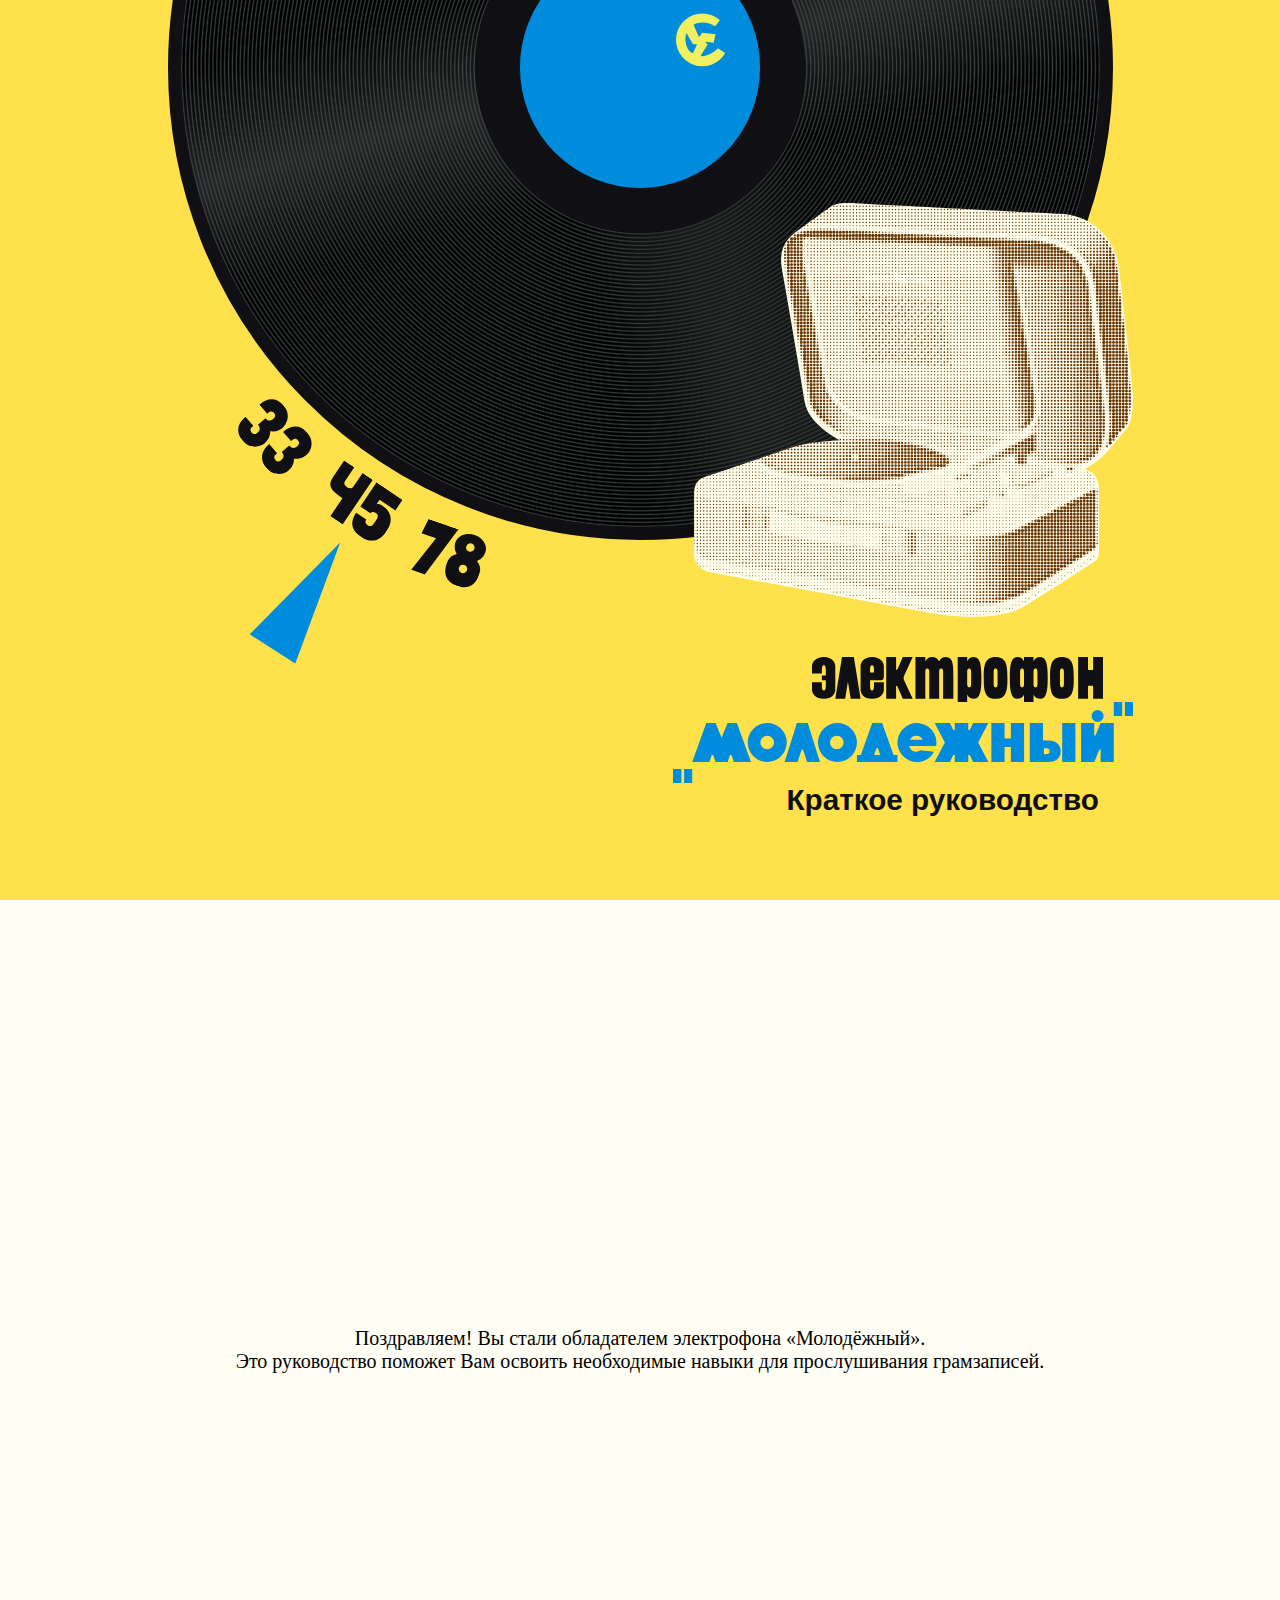
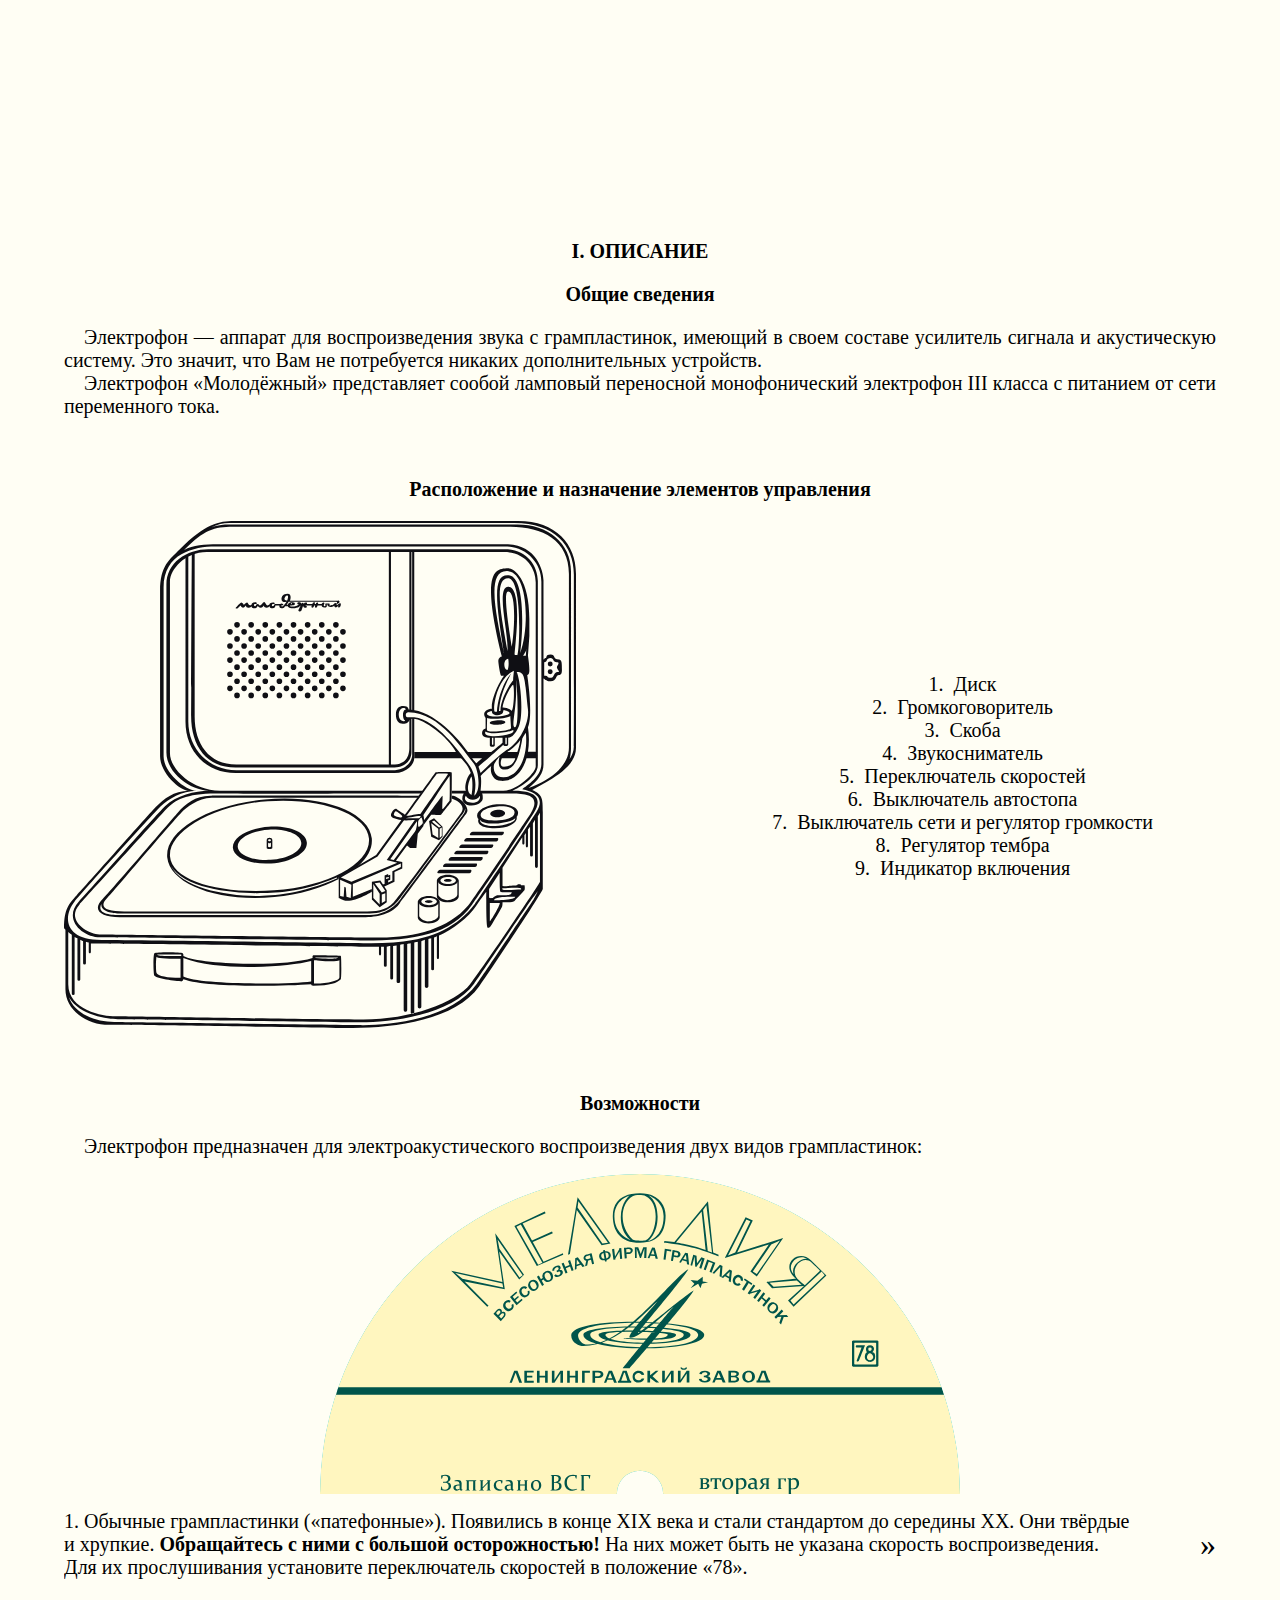
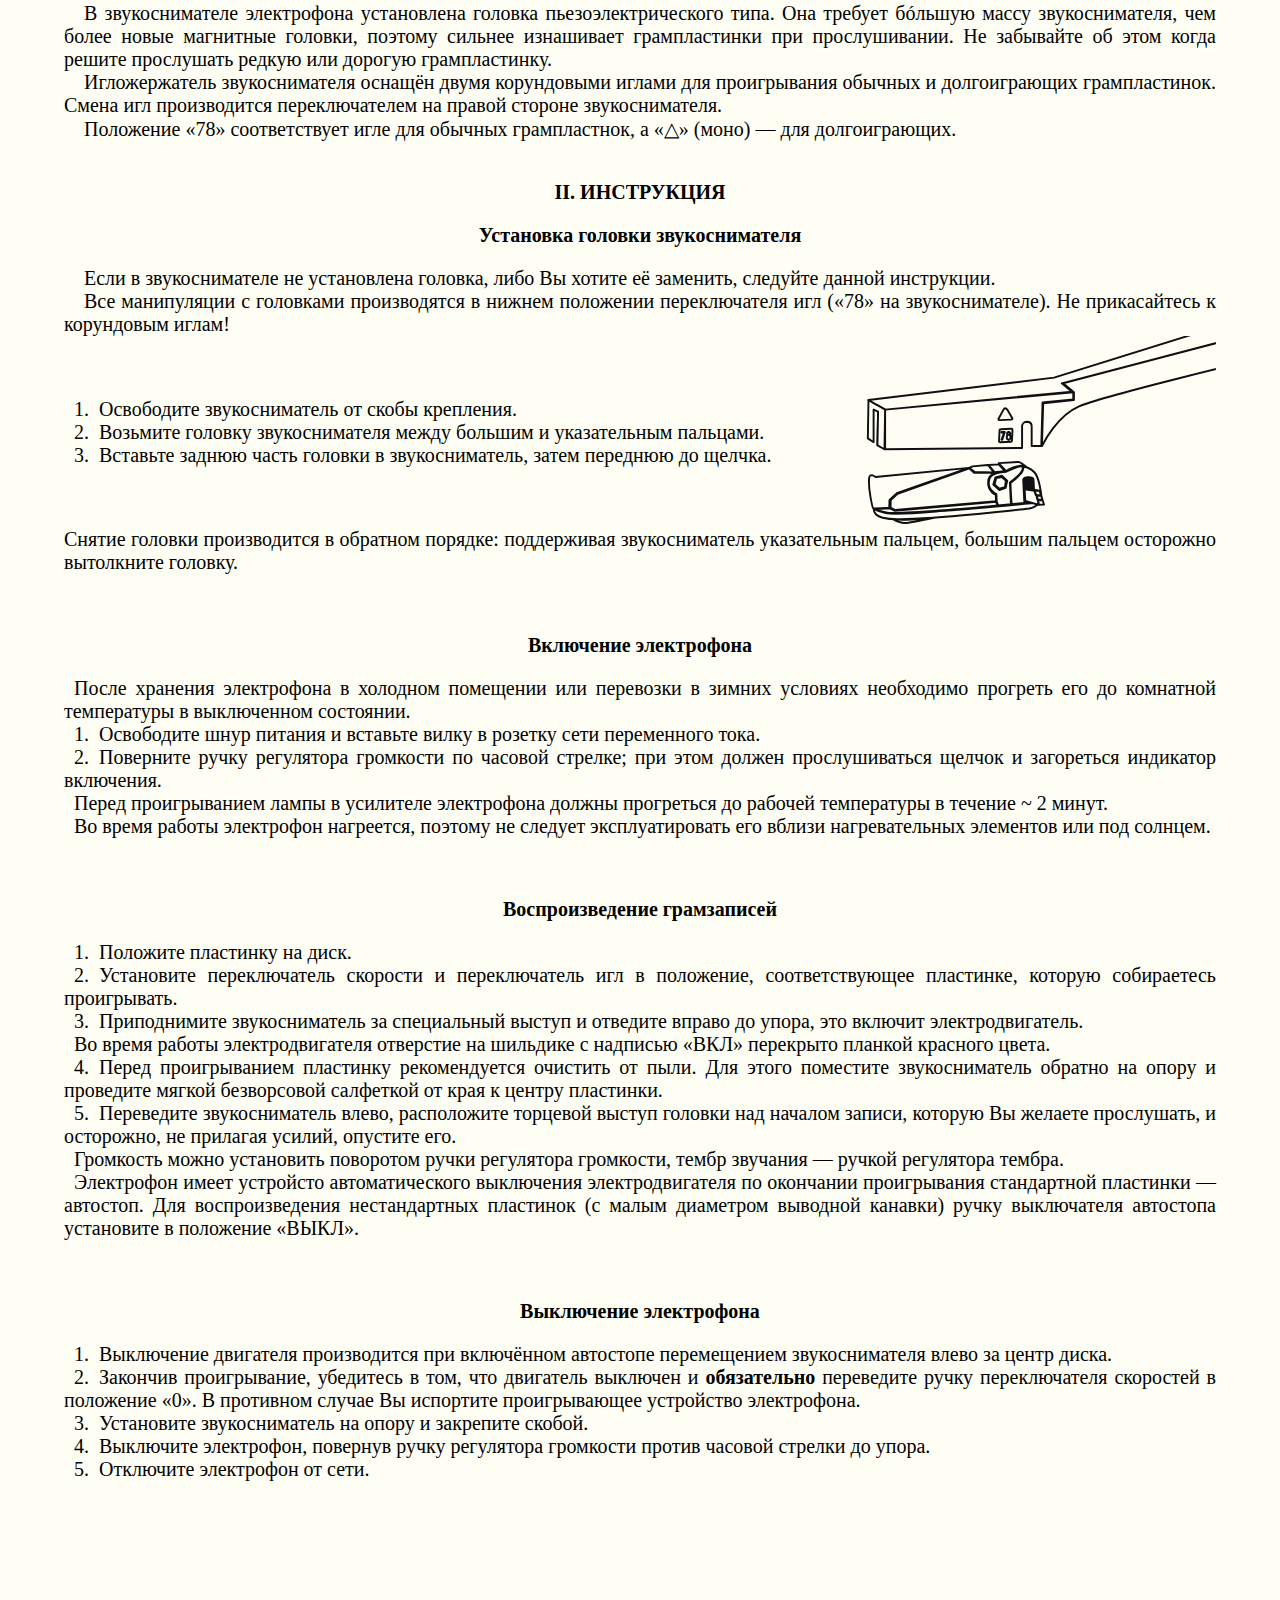
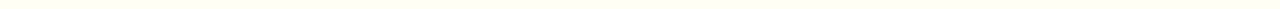
==== commit 40ebddf0: "favicon; SVG gradients" ====
--- a/index.html
+++ b/index.html
@@ -2,6 +2,7 @@
 <html>
   <head>
     <title>Электрофон «Молодёжный»</title>
+    <link rel="icon" type="image/png" href="favicon.png">
     <script src="index.js"></script>
     <link href="index.css" rel="stylesheet" type="text/css" />
     <meta name="viewport" content="width=device-width, initial-scale=1">
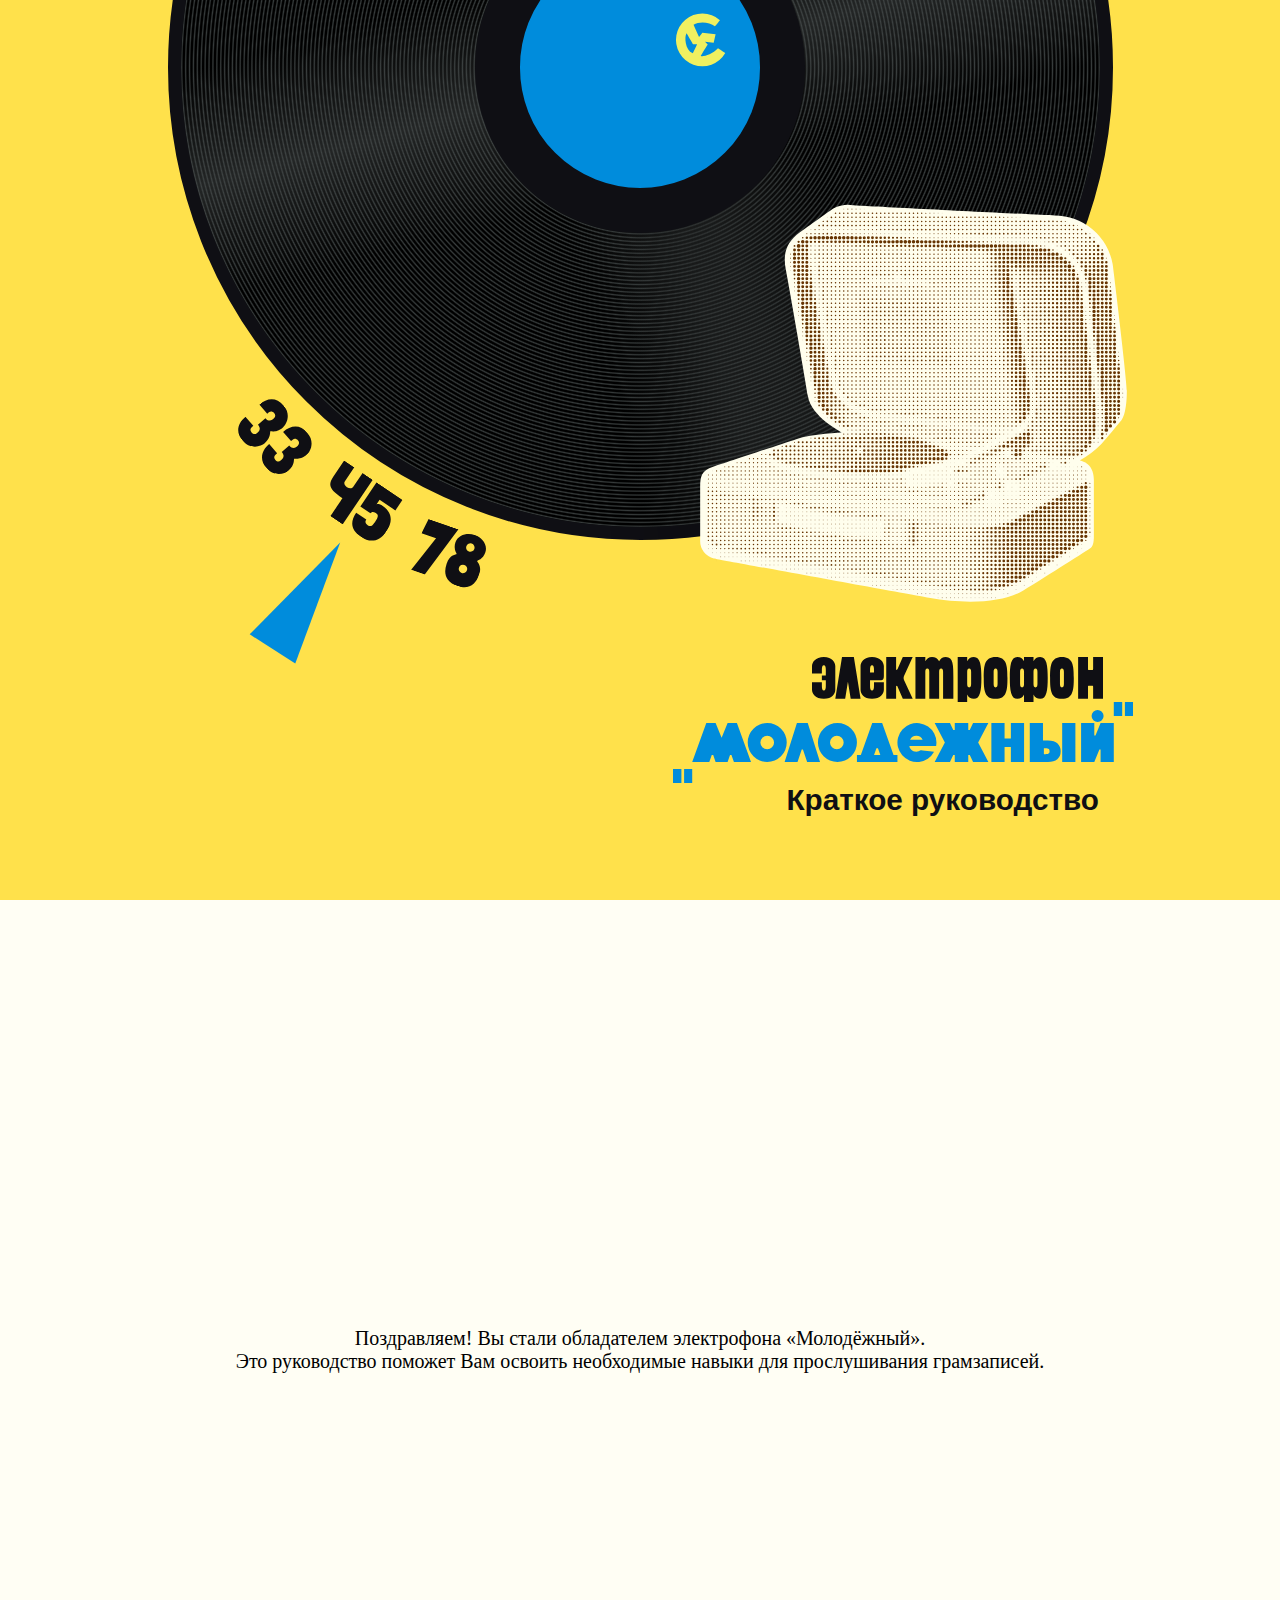
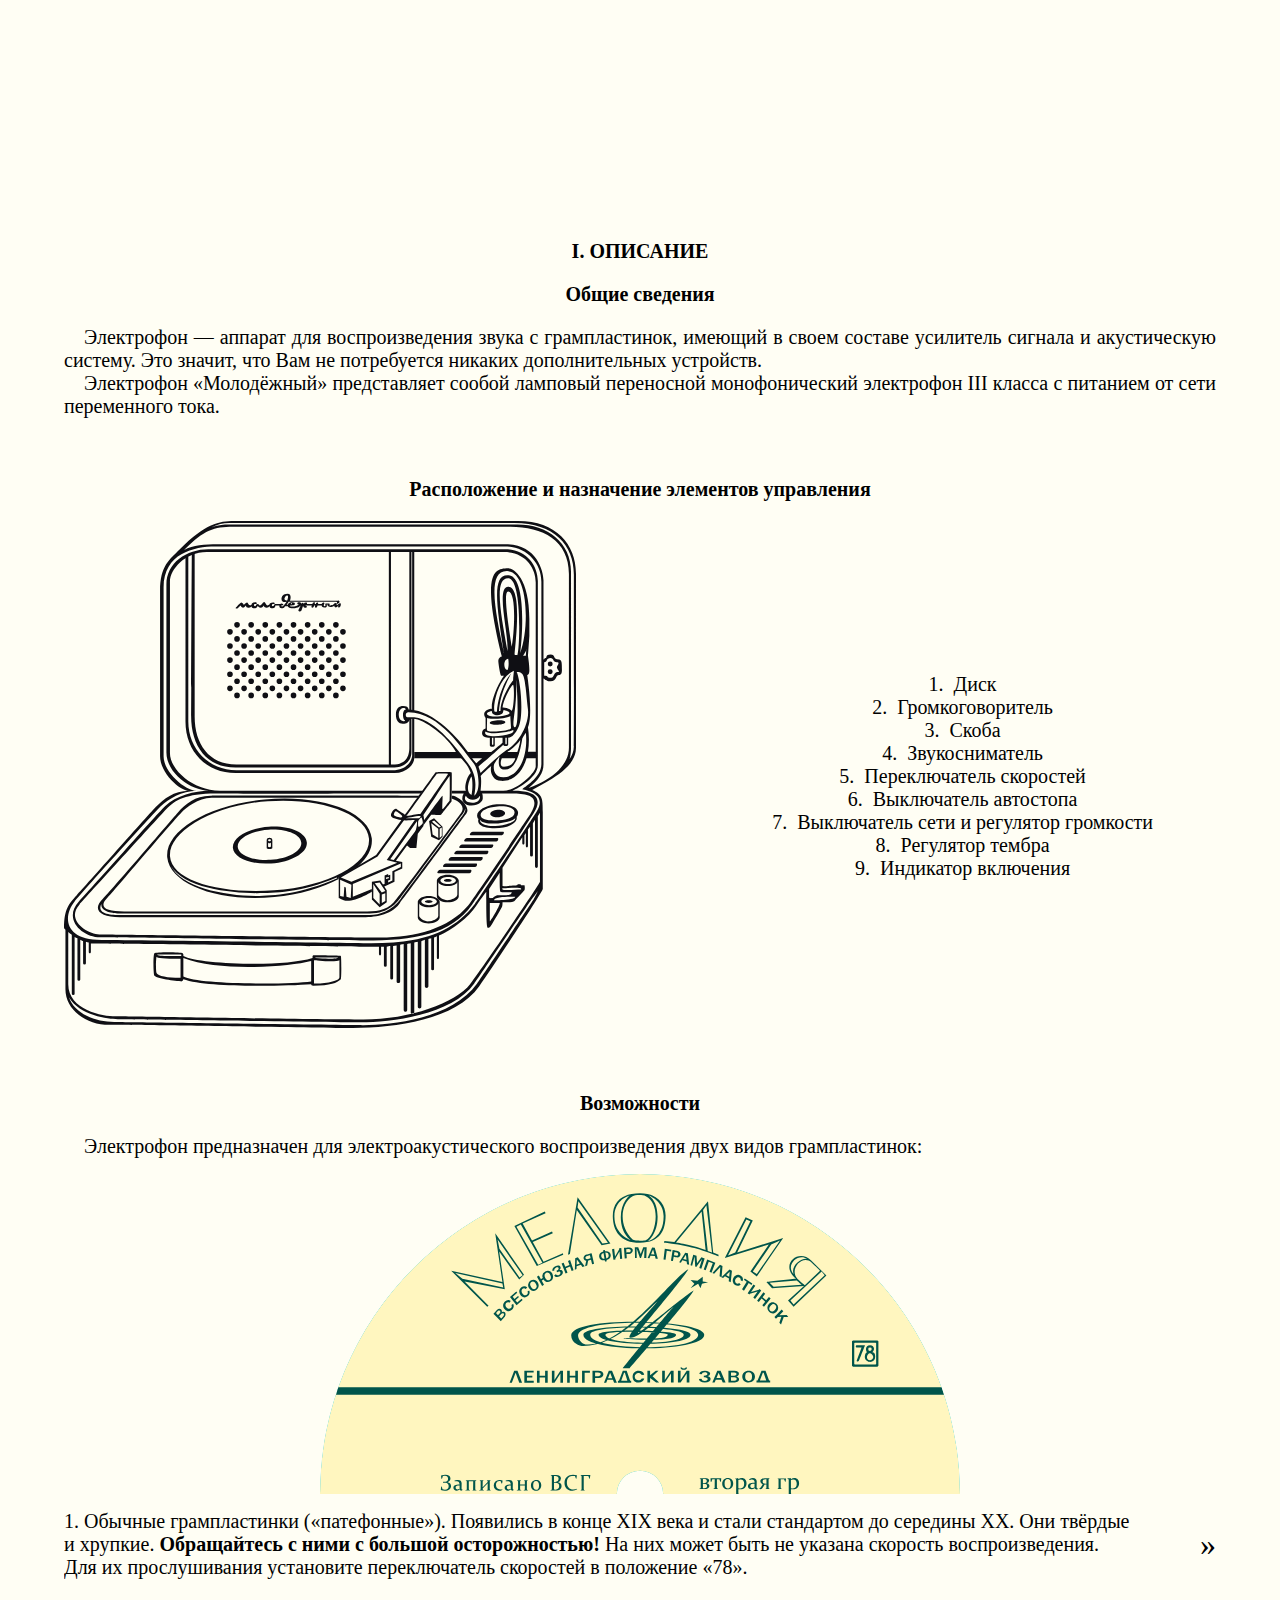
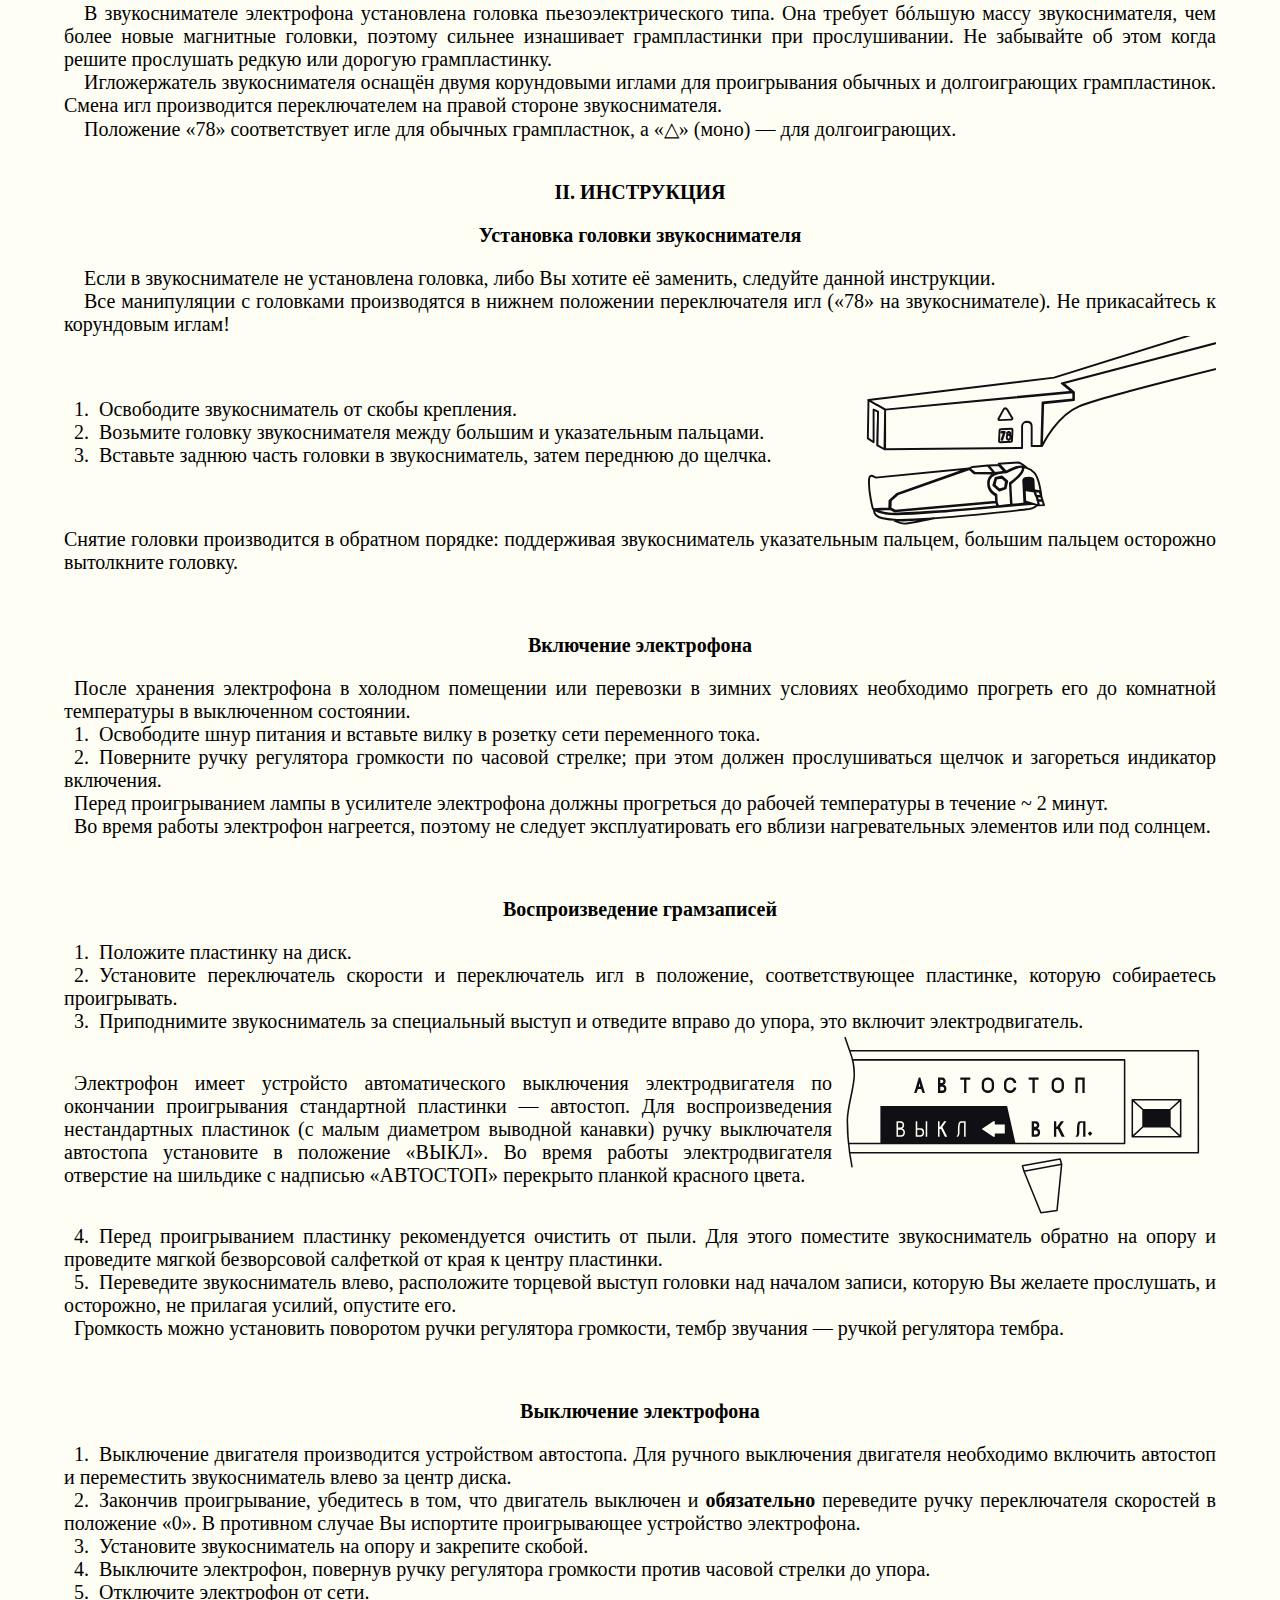
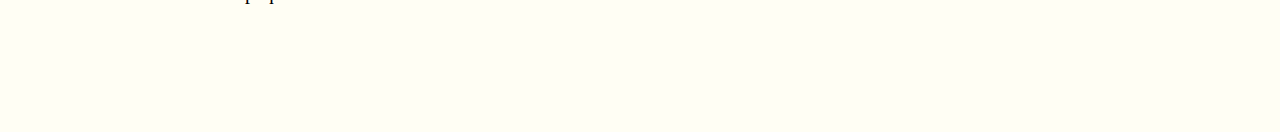
==== commit 1838dcc9: "autostop; smaller cover image" ====
--- a/index.html
+++ b/index.html
@@ -95,15 +95,15 @@
       <div class="page__paragraph">&ensp;1.&ensp;Положите пластинку на диск.</div>
       <div class="page__paragraph">&ensp;2.&ensp;Установите переключатель скорости и переключатель игл в положение, соответствующее пластинке, которую собираетесь проигрывать.</div>
       <div class="page__paragraph">&ensp;3.&ensp;Приподнимите звукосниматель за специальный выступ и отведите вправо до упора, это включит электродвигатель.</div>
-      <div class="page__paragraph">&ensp;Во время работы электродвигателя отверстие на шильдике с надписью «ВКЛ» перекрыто планкой красного цвета.</div>
+      <div class="page__paragraph seventh__text">&ensp;Электрофон имеет устройсто автоматического выключения электродвигателя по окончании проигрывания стандартной пластинки  — автостоп. Для воспроизведения нестандартных пластинок (с малым диаметром выводной канавки) ручку выключателя автостопа установите в положение «ВЫКЛ». Во время работы электродвигателя отверстие на шильдике с надписью «АВТОСТОП» перекрыто планкой красного цвета.</div>
+      <img class="seventh__image" src="autostop.svg" alt="" />
       <div class="page__paragraph">&ensp;4.&ensp;Перед проигрыванием пластинку рекомендуется очистить от пыли. Для этого поместите звукосниматель обратно на опору и  проведите мягкой безворсовой салфеткой от края к центру пластинки.</div>
       <div class="page__paragraph">&ensp;5.&ensp;Переведите звукосниматель влево, расположите торцевой выступ головки над началом записи, которую Вы желаете прослушать, и осторожно, не прилагая усилий, опустите его.</div>
       <div class="page__paragraph">&ensp;Громкость можно установить поворотом ручки регулятора громкости, тембр звучания — ручкой регулятора тембра.</div>
-      <div class="page__paragraph">&ensp;Электрофон имеет устройсто автоматического выключения электродвигателя по окончании проигрывания стандартной пластинки  — автостоп. Для воспроизведения нестандартных пластинок (с малым диаметром выводной канавки) ручку выключателя автостопа установите в положение «ВЫКЛ».</div>
     </section>
     <section class="eighth page">
       <h2 class="page__subheader">Выключение электрофона</h2>
-      <div class="page__paragraph">&ensp;1.&ensp;Выключение двигателя производится при включённом автостопе перемещением звукоснимателя влево за центр диска.</div>
+      <div class="page__paragraph">&ensp;1.&ensp;Выключение двигателя производится устройством автостопа. Для ручного выключения двигателя необходимо включить автостоп и переместить звукосниматель влево за центр диска.</div>
       <div class="page__paragraph">&ensp;2.&ensp;Закончив проигрывание, убедитесь в том, что двигатель выключен и <strong>обязательно</strong> переведите ручку переключателя скоростей в положение «0». В противном случае Вы испортите проигрывающее устройство электрофона.</div>
       <div class="page__paragraph">&ensp;3.&ensp;Установите звукосниматель на опору и закрепите скобой.</div>
       <div class="page__paragraph">&ensp;4.&ensp;Выключите электрофон, повернув ручку регулятора громкости против часовой стрелки до упора.</div>
--- a/index.css
+++ b/index.css
@@ -1,430 +1,449 @@
 body, p, div {
-	margin: 0;
+  margin: 0;
 }
 img {
-	-webkit-user-select: none;
-	-moz-user-select: none;
-	-ms-user-select: none;
-	user-select: none;
+  -webkit-user-select: none;
+  -moz-user-select: none;
+  -ms-user-select: none;
+  user-select: none;
 }
 body {
-	background-color: #fffef4;
+  background-color: #fffef4;
 }
 .page {
-	display: -webkit-flex;
-	display: flex;
-	flex-wrap: wrap;
-	margin: auto;
-	text-align: center;
-	background-color: #fffef4;
+  display: -webkit-flex;
+  display: flex;
+  flex-wrap: wrap;
+  margin: auto;
+  text-align: center;
+  background-color: #fffef4;
 }
 .page__paragraph {
   width: 90%;
-	margin: 0 5%;
+  margin: 0 5%;
   text-align: justify;
-	font: 1.25em Georgia, serif;
+  font: 1.25em Georgia, serif;
 }
 .page__header, .page__subheader {
-	width: 90%;
-	text-align: center;
+  width: 90%;
+  text-align: center;
 }
 .page__header {
-	font: bold 1.25em Georgia, serif;
-	margin: 2em auto -2em;
+  font: bold 1.25em Georgia, serif;
+  margin: 2em auto -2em;
 }
 .page__subheader {
-	font: bold 1.25em Georgia, serif;
-	margin: 3em auto 1em;
+  font: bold 1.25em Georgia, serif;
+  margin: 3em auto 1em;
 }
 .title {
-	width: 100%;
-	height: 100vh;
-	background-color: #ffe14b;
+  width: 100%;
+  height: 100vh;
+  background-color: #ffe14b;
 }
 .cover {
-	position: relative;
-	width: 100%;
-	max-width: 112.5vh;
-	height: 100vh;
-	margin: 0 auto;
-	overflow: hidden;
+  position: relative;
+  width: 100%;
+  max-width: 112.5vh;
+  height: 100vh;
+  margin: 0 auto;
+  overflow: hidden;
 }
 .speed-selector__numbers {
-	position: absolute;
-	top: 53vh;
-	right: 68vh;
-	height: 11.25vh;
-	width: 37.5vh;
-	font-family: Impact;
-	font-size: 7.5vh;
-	-webkit-tap-highlight-color: transparent;
-	color: #0f0f14;
-	-webkit-transform: rotate(34deg);
-	-webkit-transform-origin: center;
-	transform: rotate(34deg);
-	transform-origin: center;
+  position: absolute;
+  top: 53vh;
+  right: 68vh;
+  height: 11.25vh;
+  width: 37.5vh;
+  font-family: Impact;
+  font-size: 7.5vh;
+  -webkit-tap-highlight-color: transparent;
+  color: #0f0f14;
+  -webkit-transform: rotate(34deg);
+  -webkit-transform-origin: center;
+  transform: rotate(34deg);
+  transform-origin: center;
 }
 .speed-selector__33,.speed-selector__45,.speed-selector__78 {
-	height: 6vh;
-	display: inline-block;
-	cursor: pointer;
+  height: 6vh;
+  display: inline-block;
+  cursor: pointer;
 }
 .speed-selector__33 {
-	-webkit-transform: rotate(15deg);
-	-webkit-transform-origin: bottom right;
-	transform: rotate(15deg);
-	transform-origin: bottom right;
+  -webkit-transform: rotate(15deg);
+  -webkit-transform-origin: bottom right;
+  transform: rotate(15deg);
+  transform-origin: bottom right;
 }
 .speed-selector__45 {
-	margin: 0 4.5vh;
+  margin: 0 4.5vh;
 }
 .speed-selector__78 {
-	-webkit-transform: rotate(-15deg);
-	-webkit-transform-origin: bottom left;
-	transform: rotate(-15deg);
-	transform-origin: bottom left;
+  -webkit-transform: rotate(-15deg);
+  -webkit-transform-origin: bottom left;
+  transform: rotate(-15deg);
+  transform-origin: bottom left;
 }
 .speed-selector__arrow {
-	position: absolute;
-	top: 5vh;
-	right: 56.25vh;
-	width: 0;
-	height: 0;
-	border: 3vh solid transparent;
-	border-right: 62vh solid transparent;
-	border-left: 14vh solid #008cdc;
-	-webkit-transform: rotate(-57.5deg);
-	-webkit-transform-origin: right;
-	-webkit-transition: transform .5s;
-	transform: rotate(-57.5deg);
-	transform-origin: right;
-	transition: transform .5s;
+  position: absolute;
+  top: 5vh;
+  right: 56.25vh;
+  width: 0;
+  height: 0;
+  border: 3vh solid transparent;
+  border-right: 62vh solid transparent;
+  border-left: 14vh solid #008cdc;
+  -webkit-transform: rotate(-57.5deg);
+  -webkit-transform-origin: right;
+  -webkit-transition: transform .5s;
+  transform: rotate(-57.5deg);
+  transform-origin: right;
+  transition: transform .5s;
 }
 .cover__image {
-	position: absolute;
-	top: 22.5vh;
-	right: 1.5vh;
-	width: 48.7vh;
+  position: absolute;
+  top: 22.5vh;
+  right: 1.5vh;
+  width: 48.7vh;
 }
 .cover__electrophone {
-	position: absolute;
-	top: 73vh;
-	right: 4.8vh;
-	height: 5vh;
-	text-align: right;
-	font-family: Franklin Gothic Medium, Franklin Gothic, ITC Franklin Gothic;
-	font-weight: 900;
-	font-size: 6vh;
-	color: #0f0f14;
+  position: absolute;
+  top: 73vh;
+  right: 4.8vh;
+  height: 5vh;
+  text-align: right;
+  font-family: Franklin Gothic Medium, Franklin Gothic, ITC Franklin Gothic;
+  font-weight: 900;
+  font-size: 6vh;
+  color: #0f0f14;
 }
 .cover__juvenile {
-	position: absolute;
-	top: 78vh;
-	right: 1.5vh;
-	height: 9vh;
-	text-align: right;
-	font-family: Franklin Gothic Medium, Franklin Gothic, ITC Franklin Gothic;
-	font-weight: 900;
-	font-size: 7.5vh;
-	color: #008cdc;
+  position: absolute;
+  top: 78vh;
+  right: 1.5vh;
+  height: 9vh;
+  text-align: right;
+  font-family: Franklin Gothic Medium, Franklin Gothic, ITC Franklin Gothic;
+  font-weight: 900;
+  font-size: 7.5vh;
+  color: #008cdc;
 }
 .cover__subheader {
-	position: absolute;
-	top: 87vh;
-	right: 5.25vh;
-	text-align: right;
-	font: bold 3.3vh "Trebuchet MS", Helvetica, sans-serif;
-	color: #0f0f14;
+  position: absolute;
+  top: 87vh;
+  right: 5.25vh;
+  text-align: right;
+  font: bold 3.3vh "Trebuchet MS", Helvetica, sans-serif;
+  color: #0f0f14;
 }
 .vinyl {
-	margin: auto;
-	position: absolute;
-	width: 105vh;
-	height: 105vh;
-	top: -45vh;
-	right: 3.75vh;
-	overflow: hidden;
+  margin: auto;
+  position: absolute;
+  width: 105vh;
+  height: 105vh;
+  top: -45vh;
+  right: 3.75vh;
+  overflow: hidden;
 }
 .vinyl__base {
-	position: absolute;
-	width: 100%;
-	height: 100%;
-	top: 0;
-	margin: 0;
-	-webkit-border-radius: 50%;
-	border-radius: 50%;
-	border: 1.5vh solid #0f0f14;
-	box-sizing: border-box;
-	background:
-		-webkit-linear-gradient(65deg, transparent 40%, rgba(90, 80, 75, .3) 50%, transparent 60%) no-repeat 100% 0,
-		-webkit-linear-gradient(75deg, transparent 40%, rgba(90, 80, 75, .2) 50%, transparent 60%) no-repeat 0 100%,
-		-webkit-linear-gradient(-15deg, transparent 40%, rgba(90, 80, 75, .3) 50%, transparent 60%) no-repeat 0 100%,
-		-webkit-repeating-radial-gradient(#000, #000 .2%, #373c3c .4%, #373c3c .4%, #000 .6%);
-	background:
-		linear-gradient(65deg, transparent 40%, rgba(70, 75, 75, .3) 50%, transparent 60%) no-repeat 100% 0,
-		linear-gradient(75deg, transparent 40%, rgba(70, 75, 75, .3) 50%, transparent 60%) no-repeat 0 100%,
-		linear-gradient(-15deg, transparent 40%, rgba(70, 75, 75, .5) 50%, transparent 60%) no-repeat 0 100%,
-		repeating-radial-gradient(#000, #000 .2%, #373c3c .4%, #373c3c .4%, #000 .6%);
-	-webkit-animation: swing .666666s ease-in-out infinite alternate;
-	animation: swing .666666s ease-in-out infinite alternate;
+  position: absolute;
+  width: 100%;
+  height: 100%;
+  top: 0;
+  margin: 0;
+  -webkit-border-radius: 50%;
+  border-radius: 50%;
+  border: 1.5vh solid #0f0f14;
+  box-sizing: border-box;
+  background:
+    -webkit-linear-gradient(65deg, transparent 40%, rgba(90, 80, 75, .3) 50%, transparent 60%) no-repeat 100% 0,
+    -webkit-linear-gradient(75deg, transparent 40%, rgba(90, 80, 75, .2) 50%, transparent 60%) no-repeat 0 100%,
+    -webkit-linear-gradient(-15deg, transparent 40%, rgba(90, 80, 75, .3) 50%, transparent 60%) no-repeat 0 100%,
+    -webkit-repeating-radial-gradient(#000, #000 .2%, #373c3c .4%, #373c3c .4%, #000 .6%);
+  background:
+    linear-gradient(65deg, transparent 40%, rgba(70, 75, 75, .3) 50%, transparent 60%) no-repeat 100% 0,
+    linear-gradient(75deg, transparent 40%, rgba(70, 75, 75, .3) 50%, transparent 60%) no-repeat 0 100%,
+    linear-gradient(-15deg, transparent 40%, rgba(70, 75, 75, .5) 50%, transparent 60%) no-repeat 0 100%,
+    repeating-radial-gradient(#000, #000 .2%, #373c3c .4%, #373c3c .4%, #000 .6%);
+  -webkit-animation: swing .666666s ease-in-out infinite alternate;
+  animation: swing .666666s ease-in-out infinite alternate;
 }
 .vinyl__shadow {
-	display: -webkit-flex;
-	display: flex;
-	position: relative;
-	width: 100%;
-	height: 100%;
-	top: 0;
-	margin: 0;
-	-webkit-border-radius: 50%;
-	border-radius: 50%;
-	background:
-		-webkit-linear-gradient(55deg, transparent 43%, rgba(0, 0, 0, .1) 50%, transparent 57%),
-		-webkit-linear-gradient(65deg, transparent 43%, rgba(0, 0, 0, .1) 50%, transparent 57%),
-		-webkit-linear-gradient(75deg, transparent 43%, rgba(0, 0, 0, .1) 50%, transparent 57%),
-		-webkit-linear-gradient(85deg, transparent 43%, rgba(0, 0, 0, .1) 50%, transparent 57%);
-	background:
-		linear-gradient(55deg, transparent 43%, rgba(0, 0, 0, .1) 50%, transparent 57%),
-		linear-gradient(65deg, transparent 43%, rgba(0, 0, 0, .1) 50%, transparent 57%),
-		linear-gradient(75deg, transparent 43%, rgba(0, 0, 0, .1) 50%, transparent 57%),
-		linear-gradient(85deg, transparent 43%, rgba(0, 0, 0, .1) 50%, transparent 57%);
-	-webkit-animation: rotate 1.333333s linear infinite;
-	animation: rotate 1.333333s linear infinite;
+  display: -webkit-flex;
+  display: flex;
+  position: relative;
+  width: 100%;
+  height: 100%;
+  top: 0;
+  margin: 0;
+  -webkit-border-radius: 50%;
+  border-radius: 50%;
+  background:
+    -webkit-linear-gradient(55deg, transparent 43%, rgba(0, 0, 0, .1) 50%, transparent 57%),
+    -webkit-linear-gradient(65deg, transparent 43%, rgba(0, 0, 0, .1) 50%, transparent 57%),
+    -webkit-linear-gradient(75deg, transparent 43%, rgba(0, 0, 0, .1) 50%, transparent 57%),
+    -webkit-linear-gradient(85deg, transparent 43%, rgba(0, 0, 0, .1) 50%, transparent 57%);
+  background:
+    linear-gradient(55deg, transparent 43%, rgba(0, 0, 0, .1) 50%, transparent 57%),
+    linear-gradient(65deg, transparent 43%, rgba(0, 0, 0, .1) 50%, transparent 57%),
+    linear-gradient(75deg, transparent 43%, rgba(0, 0, 0, .1) 50%, transparent 57%),
+    linear-gradient(85deg, transparent 43%, rgba(0, 0, 0, .1) 50%, transparent 57%);
+  -webkit-animation: rotate 1.333333s linear infinite;
+  animation: rotate 1.333333s linear infinite;
 }
 .vinyl__label {
-	position: relative;
-	margin: auto;
-	box-sizing: border-box;
-	width: 35%;
-	height: 35%;
-	-webkit-border-radius: 50%;
-	border-radius: 50%;
-	border: 5vh solid #0f0f14;
-	background: url(lemz.svg) no-repeat 80% 20%, #008cdc;
-	background-size: 50%;
-}
-@-webkit-keyframes "swing" {
-	0% { -webkit-transform:rotate(-1deg); transform:rotate(-1deg); }
-	100% { -webkit-transform:rotate(1deg); transform:rotate(1deg); }
-}
-@-webkit-keyframes "rotate" {
-	0% { -webkit-transform:rotate(0deg); transform:rotate(0deg); }
-	100% { -webkit-transform:rotate(360deg); transform:rotate(360deg); }
-}
-@keyframes "swing" {
-	0% { -webkit-transform:rotate(-1deg); transform:rotate(-1deg); }
-	100% { -webkit-transform:rotate(1deg);  transform:rotate(1deg); }
-}
-@keyframes "rotate" {
-	0% { -webkit-transform:rotate(0deg); transform:rotate(0deg); }
-	100% { -webkit-transform:rotate(360deg); transform:rotate(360deg); }
+  position: relative;
+  margin: auto;
+  box-sizing: border-box;
+  width: 35%;
+  height: 35%;
+  -webkit-border-radius: 50%;
+  border-radius: 50%;
+  border: 5vh solid #0f0f14;
+  background: url(lemz.svg) no-repeat 80% 20%, #008cdc;
+  background-size: 50%;
+}
+@-webkit-keyframes swing {
+  0% { -webkit-transform:rotate(-1deg); transform:rotate(-1deg); }
+  100% { -webkit-transform:rotate(1deg); transform:rotate(1deg); }
+}
+@-webkit-keyframes rotate {
+  0% { -webkit-transform:rotate(0deg); transform:rotate(0deg); }
+  100% { -webkit-transform:rotate(360deg); transform:rotate(360deg); }
+}
+@keyframes swing {
+  0% { -webkit-transform:rotate(-1deg); transform:rotate(-1deg); }
+  100% { -webkit-transform:rotate(1deg);  transform:rotate(1deg); }
+}
+@keyframes rotate {
+  0% { -webkit-transform:rotate(0deg); transform:rotate(0deg); }
+  100% { -webkit-transform:rotate(360deg); transform:rotate(360deg); }
 }
 .first {
-	height: 100vh;
+  height: 100vh;
 }
 .first .page__paragraph {
-	margin: auto;
-	text-align: center;
+  margin: auto;
+  text-align: center;
 }
 .scheme {
-	display: -webkit-flex;
-	display: flex;
-	flex-wrap: wrap;
-	justify-content: center;
-	width: 100%;
-	margin: auto;
+  display: -webkit-flex;
+  display: flex;
+  flex-wrap: wrap;
+  justify-content: center;
+  width: 100%;
+  margin: auto;
 }
 .scheme__image {
-	width: 40%;
-	margin: auto 5% auto 0;
+  width: 40%;
+  margin: auto 5% auto 0;
 }
 .scheme__caption {
-	font: italic 1em Georgia, serif;
-	text-align: center;
+  font: italic 1em Georgia, serif;
+  text-align: center;
 }
 .scheme__menu {
-	width: 40%;
-	margin: auto 0 auto 5%;
-	padding: 0;
-	list-style-type: none;
-	font: 1.25em Georgia, serif;
-	-webkit-tap-highlight-color: transparent;
+  width: 40%;
+  margin: auto 0 auto 5%;
+  padding: 0;
+  list-style-type: none;
+  font: 1.25em Georgia, serif;
+  -webkit-tap-highlight-color: transparent;
 }
 .scheme__menu-element {
-	padding-left: 1%;
-	cursor: pointer;
+  padding-left: 1%;
+  cursor: pointer;
 }
 .scheme__slider {
-	position: absolute;
-	left: 0;
-	top: 0;
-	width: 0;
-	height: 0;
-	opacity: 0;
-	border: .05em solid #0f0f14;
-	-webkit-border-radius: .3em;
-	border-radius: .3em;
-	-webkit-transition: top .2s, left .2s, width .2s, height .2s;
-	transition: top .2s, left .2s, width .2s, height .2s;
+  position: absolute;
+  left: 0;
+  top: 0;
+  width: 0;
+  height: 0;
+  opacity: 0;
+  border: .05em solid #0f0f14;
+  -webkit-border-radius: .3em;
+  border-radius: .3em;
+  -webkit-transition: top .2s, left .2s, width .2s, height .2s;
+  transition: top .2s, left .2s, width .2s, height .2s;
 }
 .label {
-	width: 90%;
-	margin: auto;
+  width: 90%;
+  margin: auto;
 }
 .label__SVG-container {
-	position: relative;
-	width: 64vw;
-	height: 32vw;
-	max-width: 40em;
-	max-height: 20em;
-	margin: 1em auto;
-	overflow: hidden;
+  position: relative;
+  width: 64vw;
+  height: 32vw;
+  max-width: 40em;
+  max-height: 20em;
+  margin: 1em auto;
+  overflow: hidden;
 }
 .label__SVG-img {
-	display: block;
-	position: absolute;
-	top: 0;
-	left: 0;
-	width: 100%;
-	height: 200%;
-	-webkit-border-radius: 100%;
-	border-radius: 100%;
+  display: block;
+  position: absolute;
+  top: 0;
+  left: 0;
+  width: 100%;
+  height: 200%;
+  -webkit-border-radius: 100%;
+  border-radius: 100%;
 }
 .label__text {
-	position: relative;
-	display: -webkit-flex;
-	display: flex;
-	align-items: center;
-	overflow: hidden;
-	width: 100%;
-	margin: auto;
+  position: relative;
+  display: -webkit-flex;
+  display: flex;
+  align-items: center;
+  overflow: hidden;
+  width: 100%;
+  margin: auto;
 }
 .label__left-arrow {
-	left: 0;
-	opacity: 0;
-	cursor: default;
+  left: 0;
+  opacity: 0;
+  cursor: default;
 }
 .label__right-arrow {
-	right: 0;
-	cursor: pointer;
+  right: 0;
+  cursor: pointer;
 }
 .label__left-arrow, .label__right-arrow {
-	position: absolute;
-	font: 2em Georgia, serif;
-	text-align: center;
-	-webkit-transition: opacity .2s ease-out;
-	transition: opacity .2s ease-out;
+  position: absolute;
+  font: 2em Georgia, serif;
+  text-align: center;
+  -webkit-transition: opacity .2s ease-out;
+  transition: opacity .2s ease-out;
 }
 .label__text-33 {
-	min-width: 93%;
-	width: 93%;
-	margin: auto 0 auto 6%;
+  min-width: 93%;
+  width: 93%;
+  margin: auto 0 auto 6%;
   text-align: left;
-	-webkit-transition: transform .2s ease-in-out;
-	transition: transform .2s ease-in-out;
+  -webkit-transition: transform .2s ease-in-out;
+  transition: transform .2s ease-in-out;
 }
 .label__text-78 {
-	min-width: 93%;
-	width: 93%;
-	margin: auto 6% auto 0;
+  min-width: 93%;
+  width: 93%;
+  margin: auto 6% auto 0;
   text-align: left;
-	-webkit-transition: transform .2s ease-in-out;
-	transition: transform .2s ease-in-out;
+  -webkit-transition: transform .2s ease-in-out;
+  transition: transform .2s ease-in-out;
 }
 .fifth__instructions {
-	width: 60%;
-	margin: auto 0 auto 5%;
+  width: 60%;
+  margin: auto 0 auto 5%;
 }
 .fifth__instructions .page__paragraph {
-	width: 100%;
-	margin: auto 0;
+  width: 100%;
+  margin: auto 0;
 }
 .fifth__image {
-	width: 30%;
-	height: 100%;
-	margin: auto 5% auto 0;
+  width: 30%;
+  height: 100%;
+  margin: auto 5% auto 0;
+}
+.seventh {
+  flex-flow: row wrap;
+}
+.seventh__image {
+  width: 90%;
+  height: 100%;
+  margin: auto 5%;
 }
 .eighth {
-	margin-bottom: 10%;
+  margin-bottom: 10%;
+}
+@media all and (min-width: 600px) {
+  .seventh__text {
+    width: 60%;
+    margin: auto 0 auto 5%;
+  }
+  .seventh__image {
+    width: 30%;
+    height: 100%;
+    margin: auto 5% auto 0;
+  }
 }
 @media screen and (orientation: portrait) {
-	.speed-selector__arrow, .speed-selector__numbers {
-		display: none;
-	}
+  .speed-selector__arrow, .speed-selector__numbers {
+    display: none;
+  }
 }
 @media screen and (orientation: portrait) and (max-aspect-ratio: 160/223) {
-	.cover {
-		width: 100%;
-		height: 100%;
-		margin: 0;
-	}
-	.speed-selector__arrow, .speed-selector__numbers {
-		display: none;
-	}
-	.cover__image {
-		top: initial;
-		bottom: 50.125vw;
-		right: 2.4vw;
-		width: 77.918vw;
-	}
-	.cover__electrophone {
-		top: initial;
-		bottom: 35.2vw;
-		right: 7.68vw;
-		height: 8vw;
-		font-size: 10vw;
-	}
-	.cover__juvenile {
-		top: initial;
-		bottom: 20.8vw;
-		right: 2.4vw;
-		height: 14.4vw;
-		font-size: 12.5vw;
-	}
-	.cover__subheader {
-		top: initial;
-		bottom: 14.55vw;
-		right: 8.4vw;
-		font-size: 5.28vw;
-	}
-	.vinyl {
-		right: 6vw;
-		width: 168vw;
-		height: 168vw;
-		top: -72vw;
-	}
-	.vinyl__base {
-		border-width: 2.5vw;
-	}
-	.vinyl__label {
-		border-width: 8vw;
-	}
-	.scheme__image {
-		width: 90%;
-		margin: 0 auto;
-	}
-	.scheme__menu {
-		width: 90%;
-		margin: 1em 0 0 0;
-		font: 1.25em Georgia, serif;
-	}
-	.scheme__menu-element {
-		display: inline-block;
-	}
-	.label {
-		width: 90vw;
-	}
-	.label__SVG-container {
-		width: 90vw;
-		height: 45vw;
-	}
-	.fifth__instructions {
-		width: 90%;
-		margin: auto 5%;
-	}
-	.fifth__image {
-		width: 90%;
-		height: 100%;
-		margin: auto 5%;
-	}
+  .cover {
+    width: 100%;
+    height: 100%;
+    margin: 0;
+  }
+  .speed-selector__arrow, .speed-selector__numbers {
+    display: none;
+  }
+  .cover__image {
+    top: initial;
+    bottom: 50.125vw;
+    right: 2.4vw;
+    width: 77.918vw;
+  }
+  .cover__electrophone {
+    top: initial;
+    bottom: 35.2vw;
+    right: 7.68vw;
+    height: 8vw;
+    font-size: 10vw;
+  }
+  .cover__juvenile {
+    top: initial;
+    bottom: 20.8vw;
+    right: 2.4vw;
+    height: 14.4vw;
+    font-size: 12.5vw;
+  }
+  .cover__subheader {
+    top: initial;
+    bottom: 14.55vw;
+    right: 8.4vw;
+    font-size: 5.28vw;
+  }
+  .vinyl {
+    right: 6vw;
+    width: 168vw;
+    height: 168vw;
+    top: -72vw;
+  }
+  .vinyl__base {
+    border-width: 2.5vw;
+  }
+  .vinyl__label {
+    border-width: 8vw;
+  }
+  .scheme__image {
+    width: 90%;
+    margin: 0 auto;
+  }
+  .scheme__menu {
+    width: 90%;
+    margin: 1em 0 0 0;
+    font: 1.25em Georgia, serif;
+  }
+  .scheme__menu-element {
+    display: inline-block;
+  }
+  .label {
+    width: 90vw;
+  }
+  .label__SVG-container {
+    width: 90vw;
+    height: 45vw;
+  }
+  .fifth__instructions {
+    width: 90%;
+    margin: auto 5%;
+  }
+  .fifth__image {
+    width: 90%;
+    height: 100%;
+    margin: auto 5%;
+  }
 }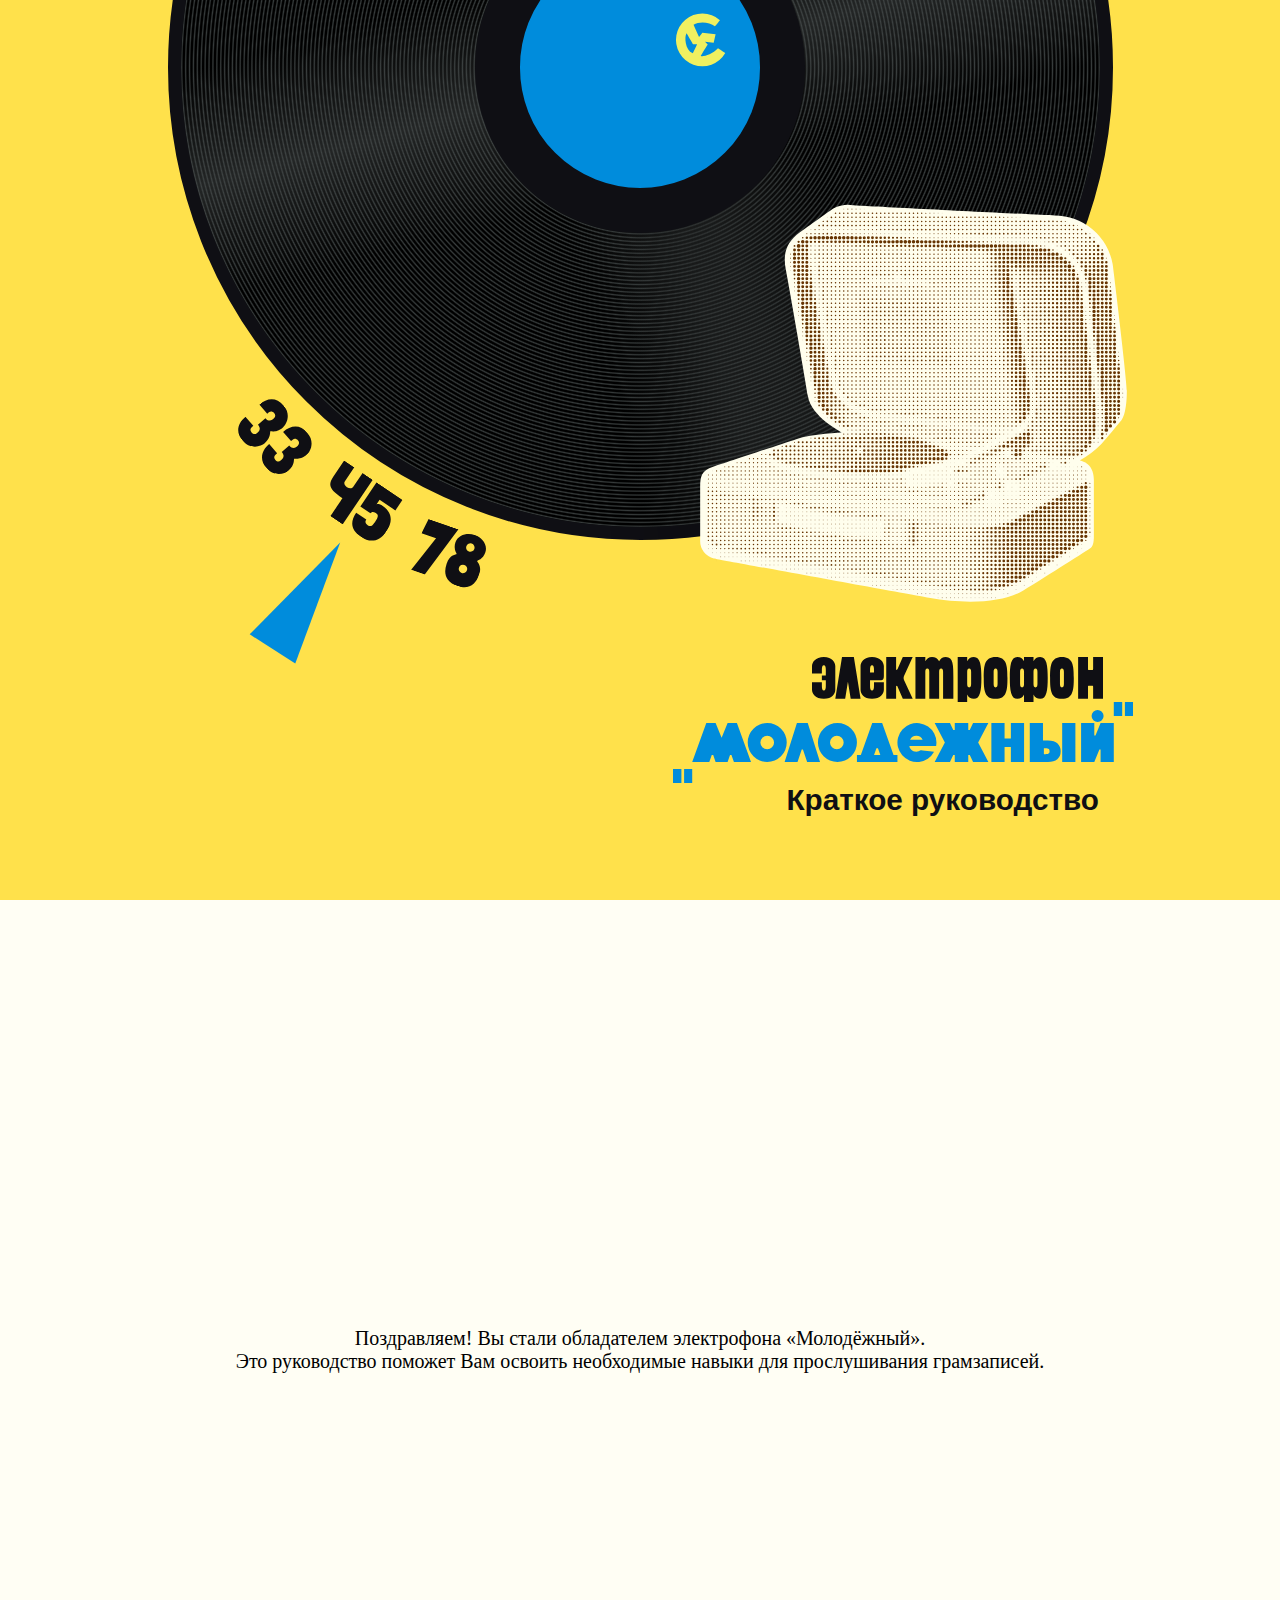
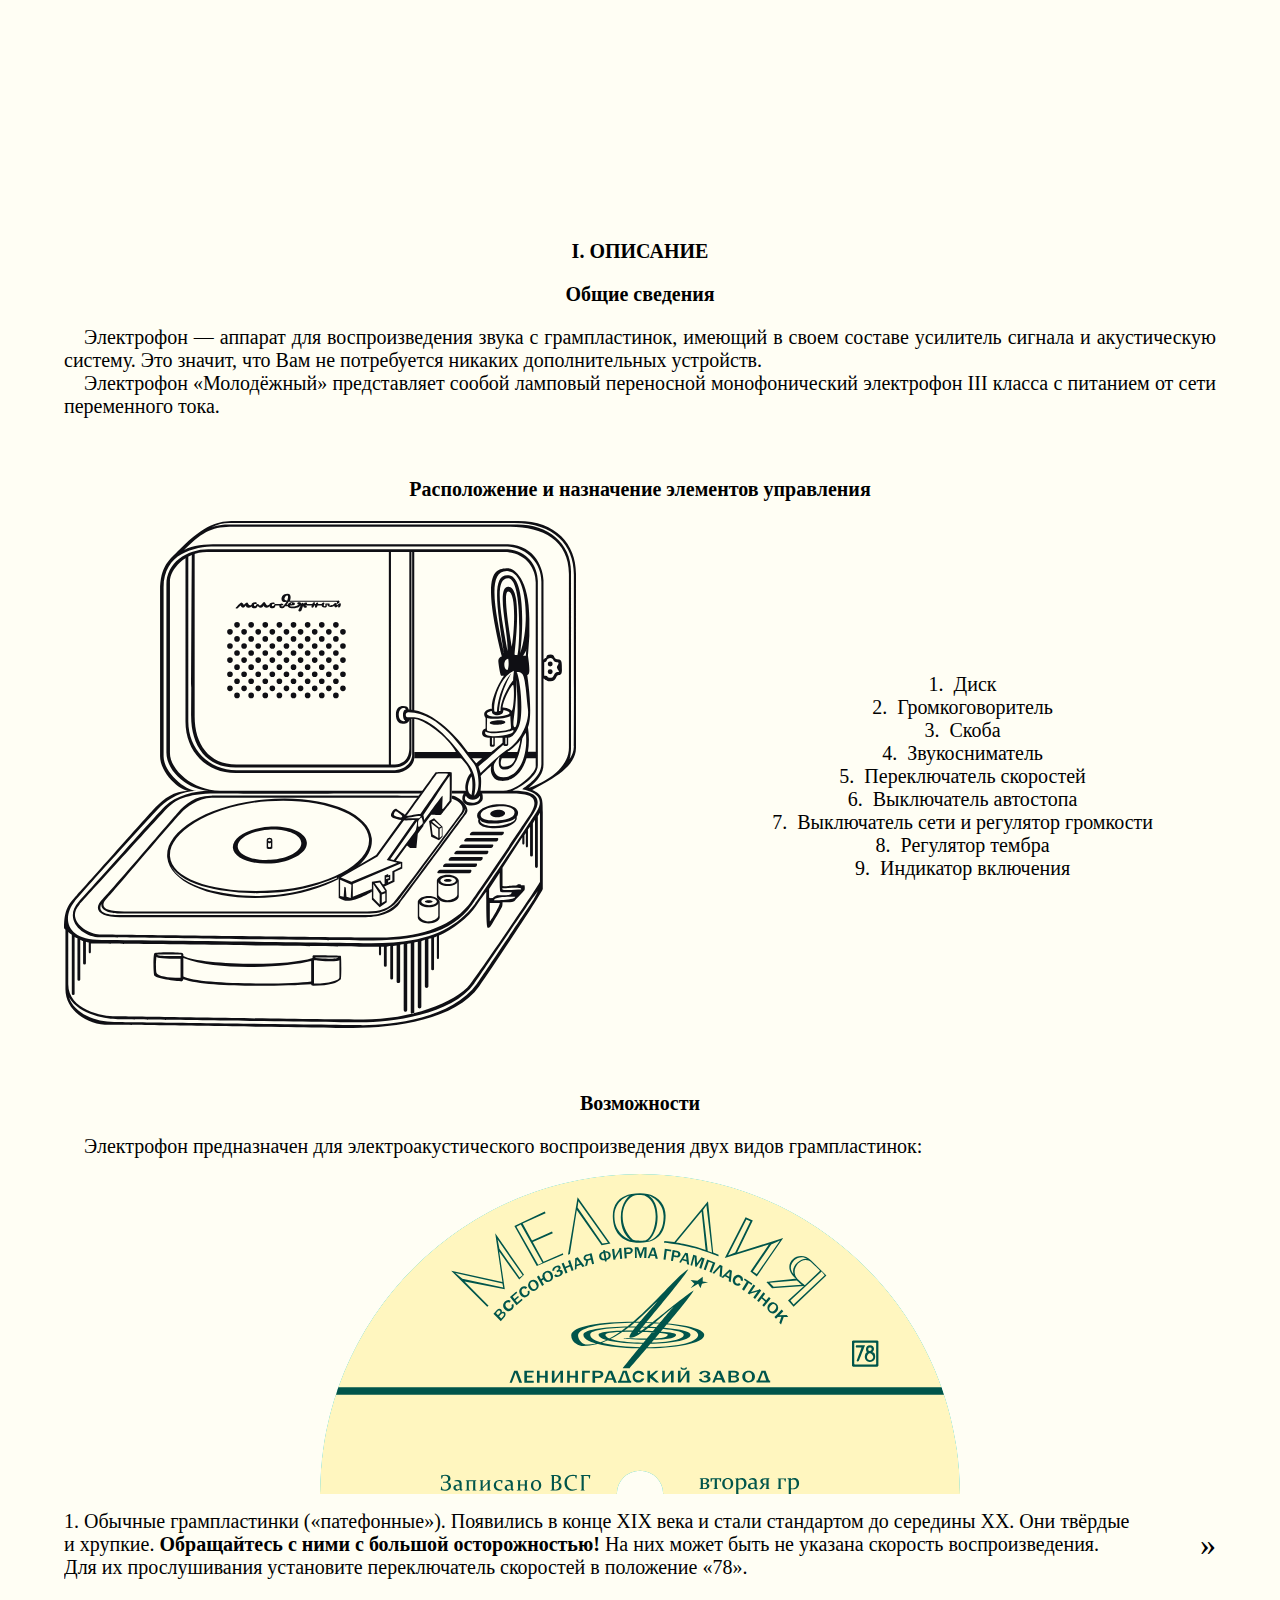
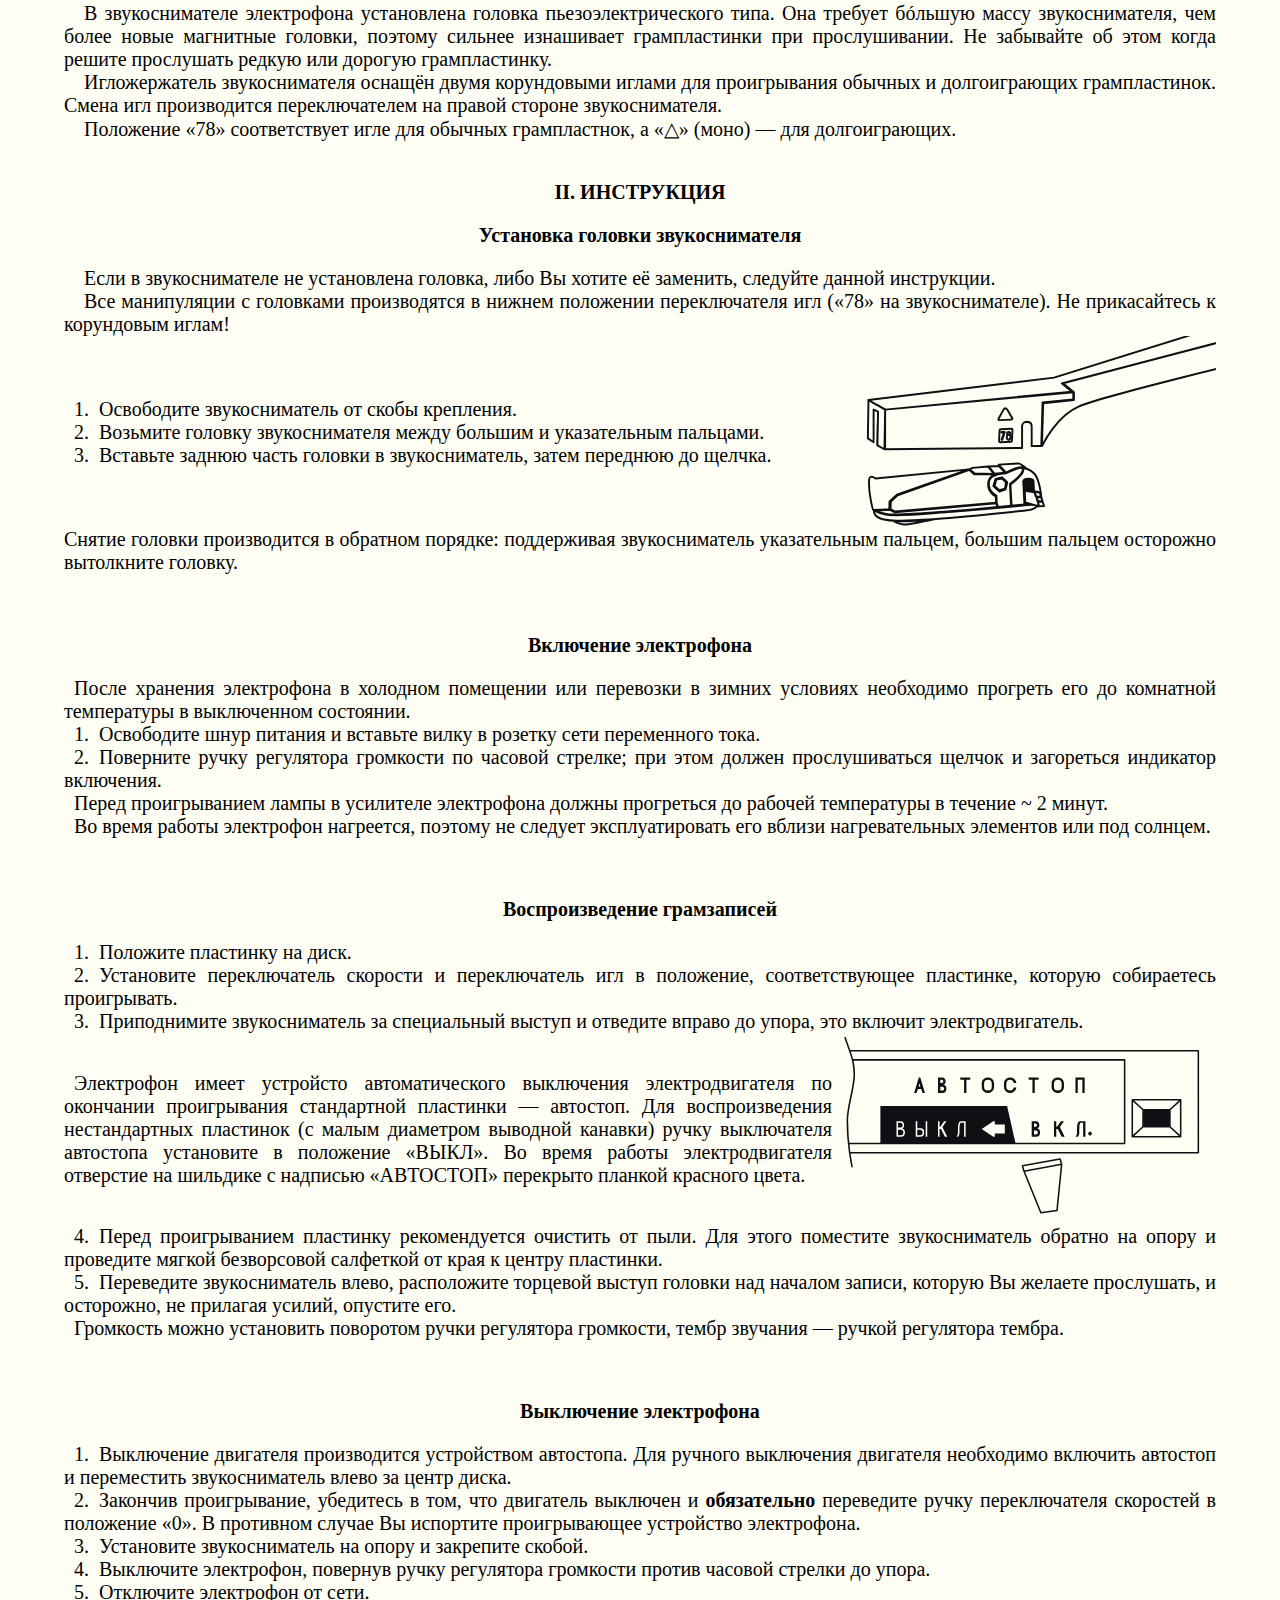
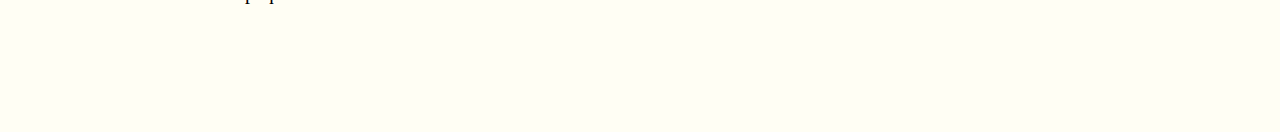
==== commit c17dae59: "optimized SVG; cover states changing by class" ====
--- a/index.html
+++ b/index.html
@@ -11,9 +11,9 @@
     <section class="title">
       <div class="cover">
         <div class="vinyl">
-          <div class="vinyl__base"></div><div class="vinyl__shadow"><div class="vinyl__label"></div></div>
+          <div class="vinyl__base vinyl__base_45"></div><div class="vinyl__shadow vinyl__shadow_45"><div class="vinyl__label"></div></div>
         </div>
-        <div class="speed-selector__arrow"></div>
+        <div class="speed-selector__arrow speed-selector__arrow_45"></div>
         <div class="speed-selector__numbers">
           <img class="speed-selector__33" src="33.svg" alt="33" /><img class="speed-selector__45" src="45.svg" alt="45" /><img class="speed-selector__78" src="78.svg" alt="78" />
         </div>
--- a/index.css
+++ b/index.css
@@ -4,14 +4,12 @@
 img {
   -webkit-user-select: none;
   -moz-user-select: none;
-  -ms-user-select: none;
   user-select: none;
 }
 body {
   background-color: #fffef4;
 }
 .page {
-  display: -webkit-flex;
   display: flex;
   flex-wrap: wrap;
   margin: auto;
@@ -59,8 +57,6 @@
   font-size: 7.5vh;
   -webkit-tap-highlight-color: transparent;
   color: #0f0f14;
-  -webkit-transform: rotate(34deg);
-  -webkit-transform-origin: center;
   transform: rotate(34deg);
   transform-origin: center;
 }
@@ -70,17 +66,13 @@
   cursor: pointer;
 }
 .speed-selector__33 {
-  -webkit-transform: rotate(15deg);
-  -webkit-transform-origin: bottom right;
   transform: rotate(15deg);
   transform-origin: bottom right;
 }
 .speed-selector__45 {
-  margin: 0 4.5vh;
+  margin: 0 4.5vh ;
 }
 .speed-selector__78 {
-  -webkit-transform: rotate(-15deg);
-  -webkit-transform-origin: bottom left;
   transform: rotate(-15deg);
   transform-origin: bottom left;
 }
@@ -93,12 +85,17 @@
   border: 3vh solid transparent;
   border-right: 62vh solid transparent;
   border-left: 14vh solid #008cdc;
-  -webkit-transform: rotate(-57.5deg);
-  -webkit-transform-origin: right;
-  -webkit-transition: transform .5s;
-  transform: rotate(-57.5deg);
   transform-origin: right;
   transition: transform .5s;
+}
+.speed-selector__arrow_33 {
+  transform: rotate(-45deg);
+}
+.speed-selector__arrow_45 {
+  transform: rotate(-57.5deg);
+}
+.speed-selector__arrow_78 {
+  transform: rotate(-68deg);
 }
 .cover__image {
   position: absolute;
@@ -151,22 +148,23 @@
   height: 100%;
   top: 0;
   margin: 0;
-  -webkit-border-radius: 50%;
   border-radius: 50%;
   border: 1.5vh solid #0f0f14;
   box-sizing: border-box;
   background:
-    -webkit-linear-gradient(65deg, transparent 40%, rgba(90, 80, 75, .3) 50%, transparent 60%) no-repeat 100% 0,
-    -webkit-linear-gradient(75deg, transparent 40%, rgba(90, 80, 75, .2) 50%, transparent 60%) no-repeat 0 100%,
-    -webkit-linear-gradient(-15deg, transparent 40%, rgba(90, 80, 75, .3) 50%, transparent 60%) no-repeat 0 100%,
-    -webkit-repeating-radial-gradient(#000, #000 .2%, #373c3c .4%, #373c3c .4%, #000 .6%);
-  background:
     linear-gradient(65deg, transparent 40%, rgba(70, 75, 75, .3) 50%, transparent 60%) no-repeat 100% 0,
     linear-gradient(75deg, transparent 40%, rgba(70, 75, 75, .3) 50%, transparent 60%) no-repeat 0 100%,
     linear-gradient(-15deg, transparent 40%, rgba(70, 75, 75, .5) 50%, transparent 60%) no-repeat 0 100%,
-    repeating-radial-gradient(#000, #000 .2%, #373c3c .4%, #373c3c .4%, #000 .6%);
-  -webkit-animation: swing .666666s ease-in-out infinite alternate;
-  animation: swing .666666s ease-in-out infinite alternate;
+    repeating-radial-gradient(#000, #000 .2%, #373c3c .4%, #000 .6%);
+}
+.vinyl__base_33 {
+  animation: swing .9s linear infinite alternate;
+}
+.vinyl__base_45 {
+  animation: swing .666666s linear infinite alternate;
+}
+.vinyl__base_78 {
+  animation: swing .384615s linear infinite alternate;
 }
 .vinyl__shadow {
   display: -webkit-flex;
@@ -176,20 +174,21 @@
   height: 100%;
   top: 0;
   margin: 0;
-  -webkit-border-radius: 50%;
   border-radius: 50%;
-  background:
-    -webkit-linear-gradient(55deg, transparent 43%, rgba(0, 0, 0, .1) 50%, transparent 57%),
-    -webkit-linear-gradient(65deg, transparent 43%, rgba(0, 0, 0, .1) 50%, transparent 57%),
-    -webkit-linear-gradient(75deg, transparent 43%, rgba(0, 0, 0, .1) 50%, transparent 57%),
-    -webkit-linear-gradient(85deg, transparent 43%, rgba(0, 0, 0, .1) 50%, transparent 57%);
   background:
     linear-gradient(55deg, transparent 43%, rgba(0, 0, 0, .1) 50%, transparent 57%),
     linear-gradient(65deg, transparent 43%, rgba(0, 0, 0, .1) 50%, transparent 57%),
     linear-gradient(75deg, transparent 43%, rgba(0, 0, 0, .1) 50%, transparent 57%),
     linear-gradient(85deg, transparent 43%, rgba(0, 0, 0, .1) 50%, transparent 57%);
-  -webkit-animation: rotate 1.333333s linear infinite;
+}
+.vinyl__shadow_33 {
+  animation: rotate 1.818181s linear infinite;
+}
+.vinyl__shadow_45 {
   animation: rotate 1.333333s linear infinite;
+}
+.vinyl__shadow_78 {
+  animation: rotate .769231s linear infinite;
 }
 .vinyl__label {
   position: relative;
@@ -197,27 +196,21 @@
   box-sizing: border-box;
   width: 35%;
   height: 35%;
-  -webkit-border-radius: 50%;
   border-radius: 50%;
   border: 5vh solid #0f0f14;
   background: url(lemz.svg) no-repeat 80% 20%, #008cdc;
   background-size: 50%;
 }
-@-webkit-keyframes swing {
-  0% { -webkit-transform:rotate(-1deg); transform:rotate(-1deg); }
-  100% { -webkit-transform:rotate(1deg); transform:rotate(1deg); }
-}
-@-webkit-keyframes rotate {
-  0% { -webkit-transform:rotate(0deg); transform:rotate(0deg); }
-  100% { -webkit-transform:rotate(360deg); transform:rotate(360deg); }
+.vinyl_paused {
+  animation-play-state: paused;
 }
 @keyframes swing {
-  0% { -webkit-transform:rotate(-1deg); transform:rotate(-1deg); }
-  100% { -webkit-transform:rotate(1deg);  transform:rotate(1deg); }
+  0% { transform:rotate(-1deg); }
+  100% { transform:rotate(1deg); }
 }
 @keyframes rotate {
-  0% { -webkit-transform:rotate(0deg); transform:rotate(0deg); }
-  100% { -webkit-transform:rotate(360deg); transform:rotate(360deg); }
+  0% { transform:rotate(0deg); }
+  100% { transform:rotate(360deg); }
 }
 .first {
   height: 100vh;
@@ -262,9 +255,7 @@
   height: 0;
   opacity: 0;
   border: .05em solid #0f0f14;
-  -webkit-border-radius: .3em;
   border-radius: .3em;
-  -webkit-transition: top .2s, left .2s, width .2s, height .2s;
   transition: top .2s, left .2s, width .2s, height .2s;
 }
 .label {
@@ -287,12 +278,10 @@
   left: 0;
   width: 100%;
   height: 200%;
-  -webkit-border-radius: 100%;
   border-radius: 100%;
 }
 .label__text {
   position: relative;
-  display: -webkit-flex;
   display: flex;
   align-items: center;
   overflow: hidden;
@@ -312,7 +301,6 @@
   position: absolute;
   font: 2em Georgia, serif;
   text-align: center;
-  -webkit-transition: opacity .2s ease-out;
   transition: opacity .2s ease-out;
 }
 .label__text-33 {
@@ -320,7 +308,6 @@
   width: 93%;
   margin: auto 0 auto 6%;
   text-align: left;
-  -webkit-transition: transform .2s ease-in-out;
   transition: transform .2s ease-in-out;
 }
 .label__text-78 {
@@ -328,7 +315,6 @@
   width: 93%;
   margin: auto 6% auto 0;
   text-align: left;
-  -webkit-transition: transform .2s ease-in-out;
   transition: transform .2s ease-in-out;
 }
 .fifth__instructions {
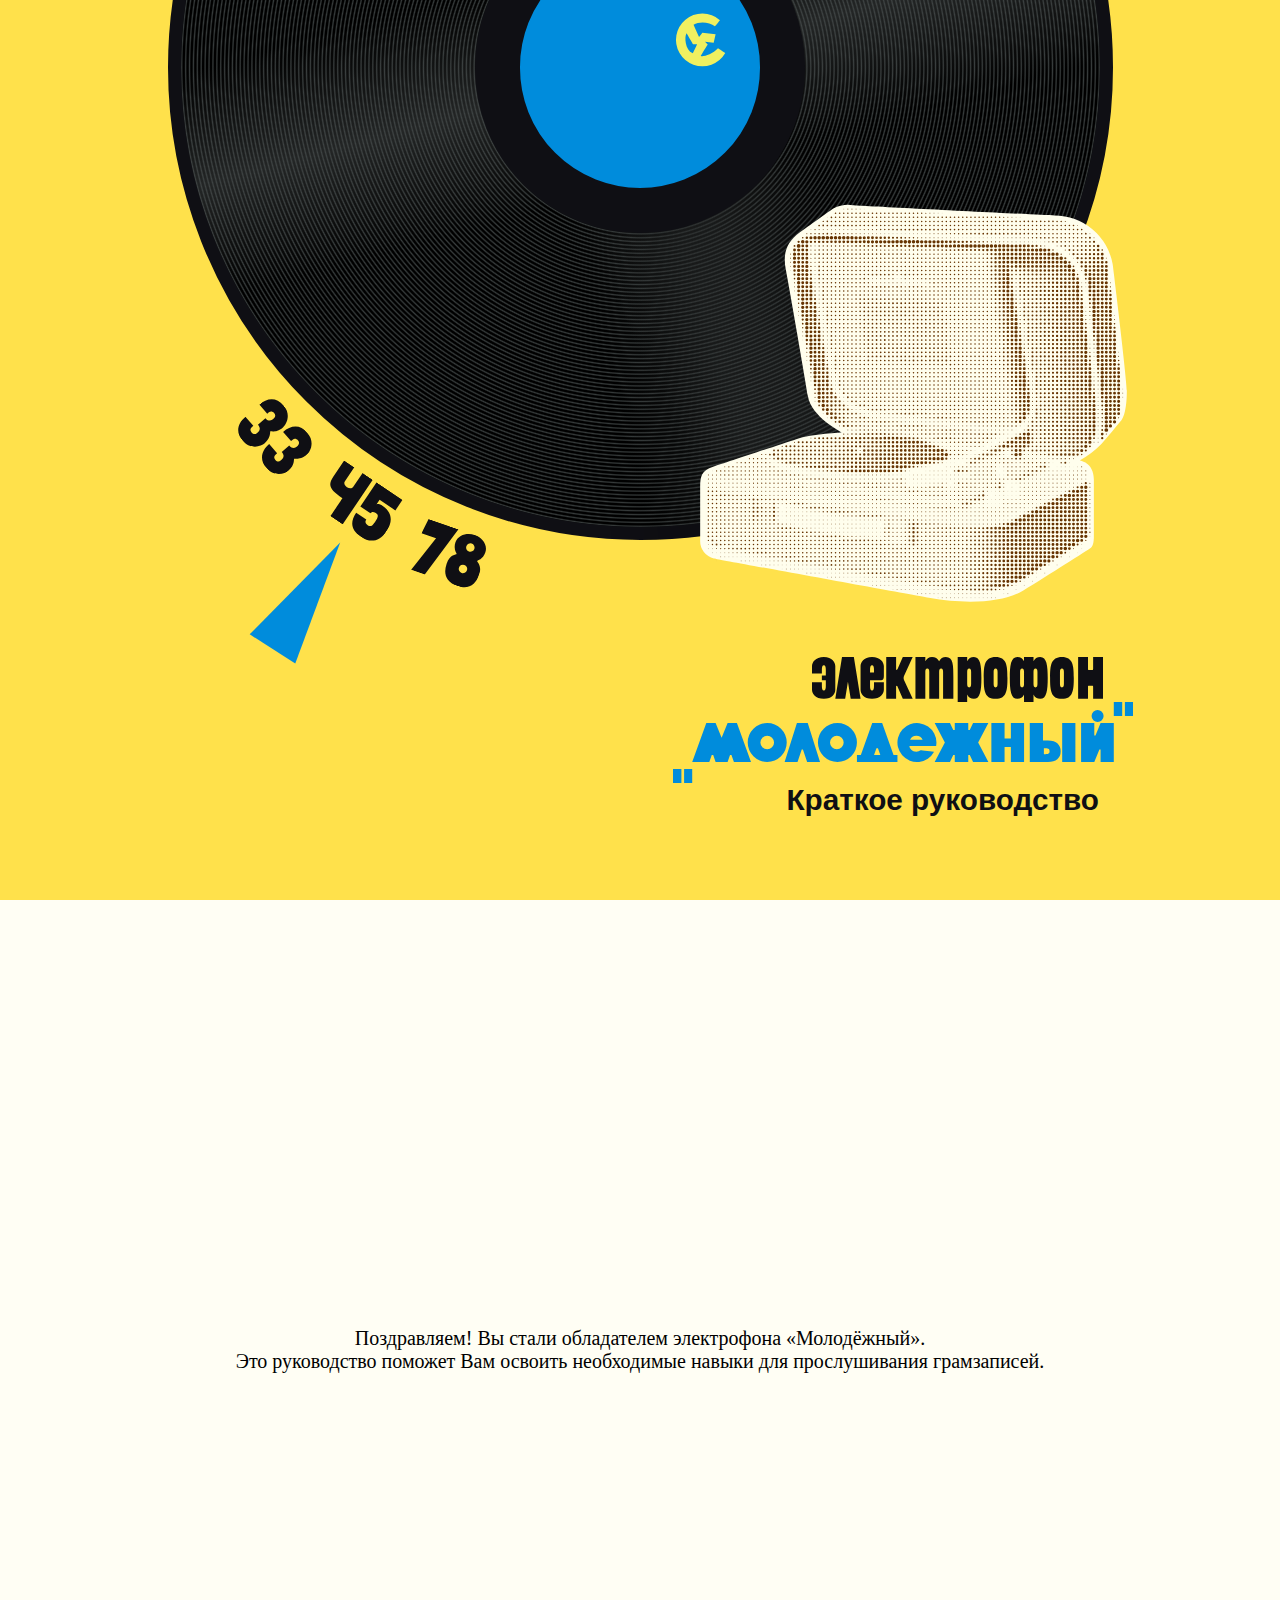
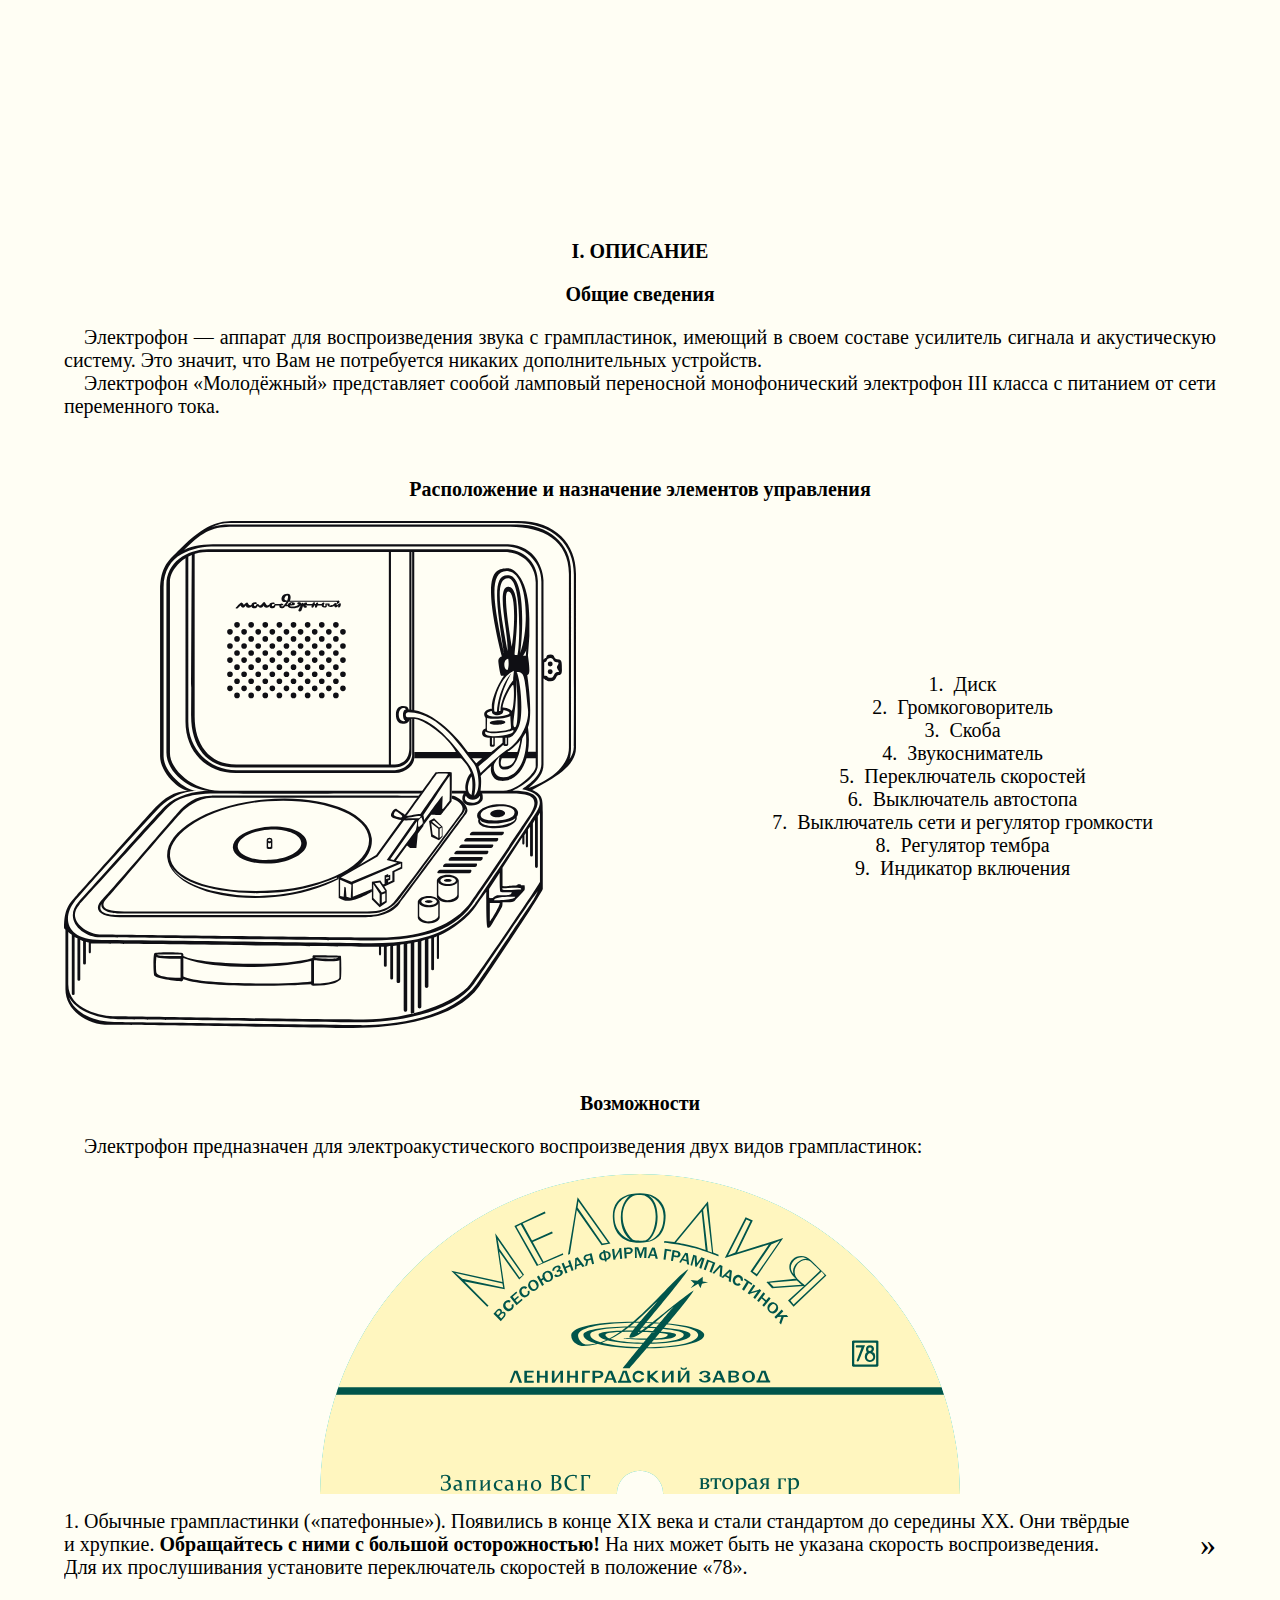
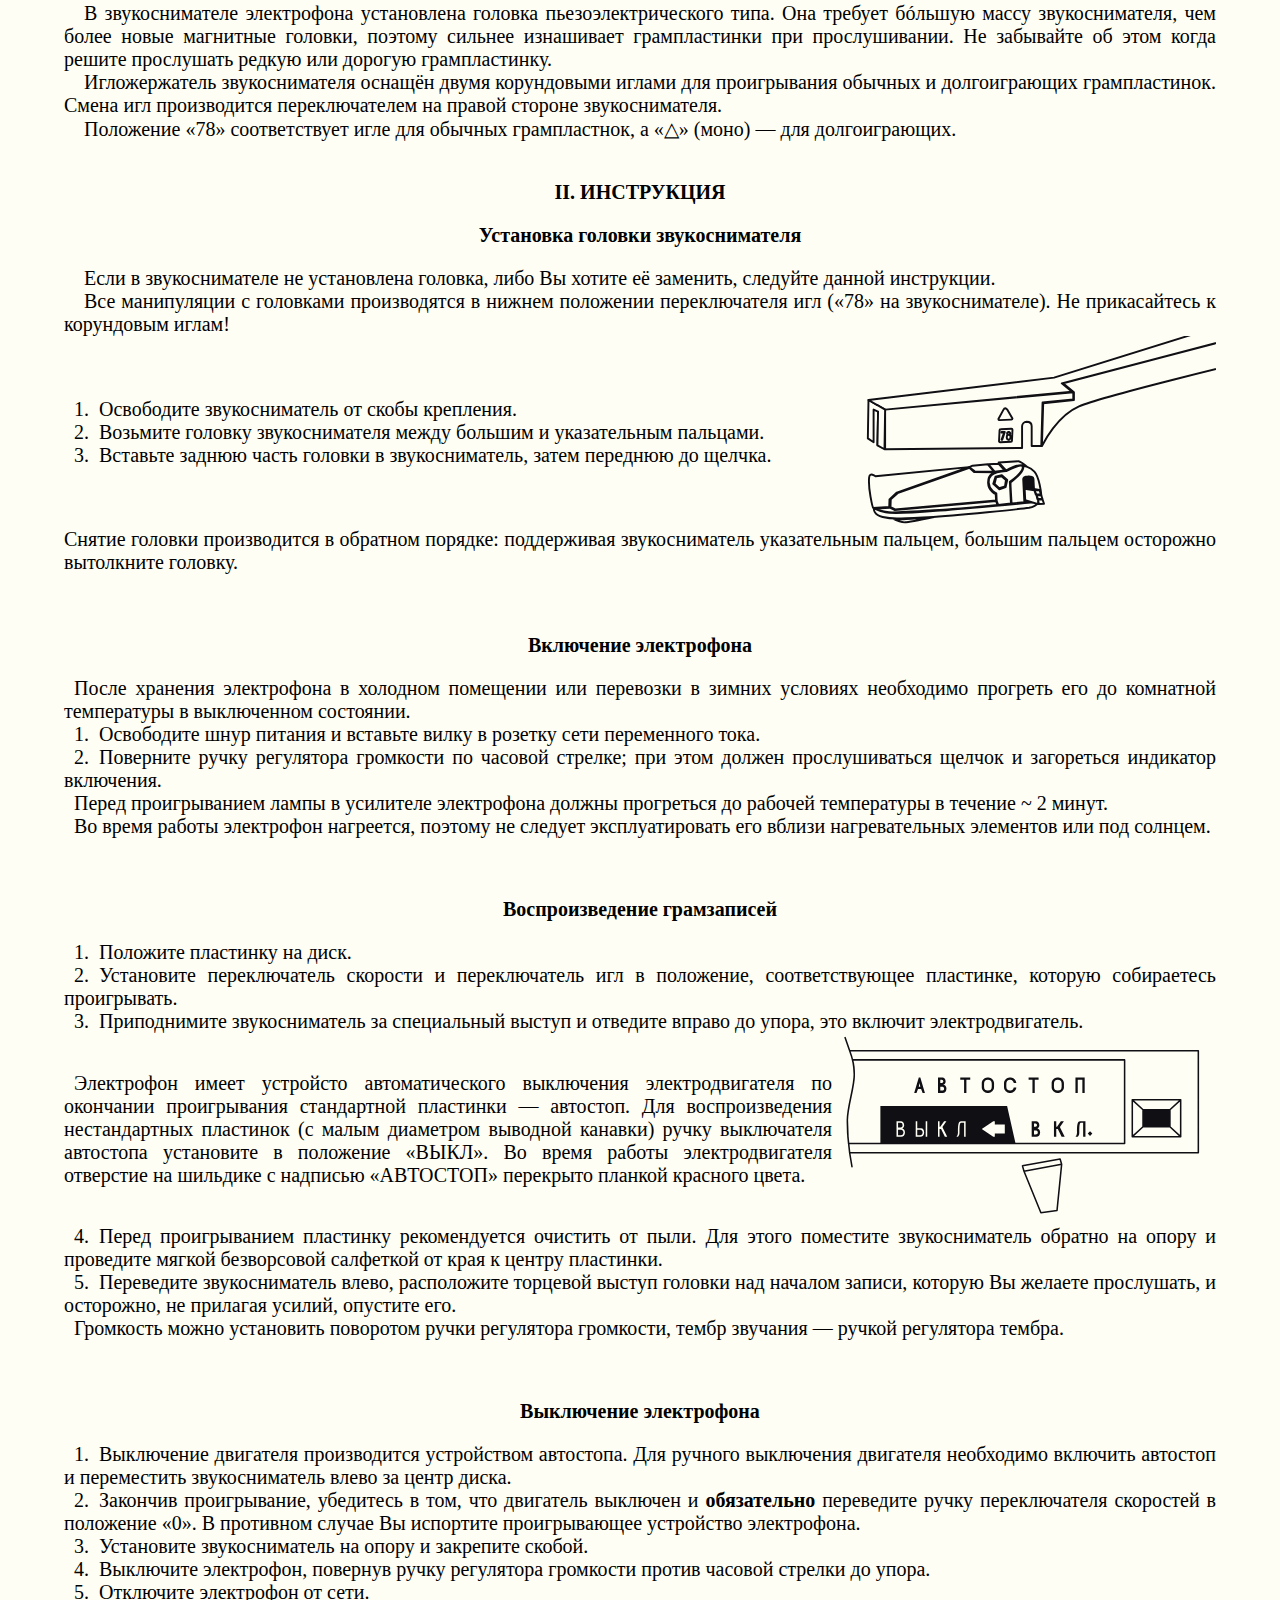
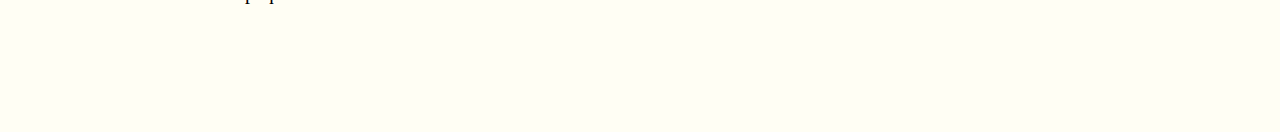
==== commit cac761be: "got rid of js animation" ====
--- a/index.html
+++ b/index.html
@@ -57,10 +57,10 @@
       <div class="page__paragraph">&emsp;Электрофон предназначен для электроакустического воспроизведения двух видов грампластинок:</div>
       <div class="label">
         <div class="label__SVG-container">
-          <img class="label__SVG-img" src="" alt=""><img class="label__SVG-img" src="" alt="" />
+          <img class="label__SVG-img" src="" alt=""><img class="label__SVG-img label__SVG-img_down" src="" alt="" />
         </div>
         <div class="label__text">
-        <div class="label__left-arrow">«</div><div class="label__right-arrow">»</div>
+        <div class="label__arrow-left label__arrow_hidden">«</div><div class="label__arrow-right">»</div>
           <div class="page__paragraph label__text-78">1. Обычные грампластинки («патефонные»). Появились в конце XIX века и стали стандартом до середины XX. Они твёрдые и хрупкие. <strong>Обращайтесь с ними с большой осторожностью!</strong> На них может быть не указана скорость воспроизведения. Для их прослушивания установите переключатель скоростей в положение «78».</div>
           <div class="page__paragraph label__text-33">2. Долгоиграющие («виниловые»). Для увеличения времени проигрывания была уменшена ширина канавки, поэтому проигрываются такие пластинки более тонкой иглой на скорости 33⅓ или 45 об/мин.<br>Гибкие грампластинки воспроизводятся аналогично виниловым.</div>
         </div>
--- a/index.css
+++ b/index.css
@@ -279,6 +279,21 @@
   width: 100%;
   height: 200%;
   border-radius: 100%;
+  opacity: 1;
+  transform-origin: center;
+  animation: spin_up .4s linear forwards;
+  /* transition: transform .3s linear, opacity .3s linear; */
+}
+.label__SVG-img_down {
+  animation: spin_down .4s linear forwards;
+}
+@keyframes spin_up {
+  0% { transform: rotate(-180deg); opacity: 0; }
+  100% { transform: rotate(0deg); opacity: 1; }
+}
+@keyframes spin_down {
+  0% { transform: rotate(0deg); opacity: 1; }
+  100% { transform: rotate(180deg); opacity: 0; }
 }
 .label__text {
   position: relative;
@@ -288,19 +303,23 @@
   width: 100%;
   margin: auto;
 }
-.label__left-arrow {
+.label__arrow-left {
   left: 0;
+}
+.label__arrow-right {
+  right: 0;
+}
+.label__arrow_hidden {
   opacity: 0;
+  z-index: -1;
   cursor: default;
 }
-.label__right-arrow {
-  right: 0;
-  cursor: pointer;
-}
-.label__left-arrow, .label__right-arrow {
+
+.label__arrow-left, .label__arrow-right {
   position: absolute;
   font: 2em Georgia, serif;
   text-align: center;
+  cursor: pointer;
   transition: opacity .2s ease-out;
 }
 .label__text-33 {
@@ -308,14 +327,14 @@
   width: 93%;
   margin: auto 0 auto 6%;
   text-align: left;
-  transition: transform .2s ease-in-out;
+  transition: transform .4s ease-in-out;
 }
 .label__text-78 {
   min-width: 93%;
   width: 93%;
   margin: auto 6% auto 0;
   text-align: left;
-  transition: transform .2s ease-in-out;
+  transition: transform .4s ease-in-out;
 }
 .fifth__instructions {
   width: 60%;
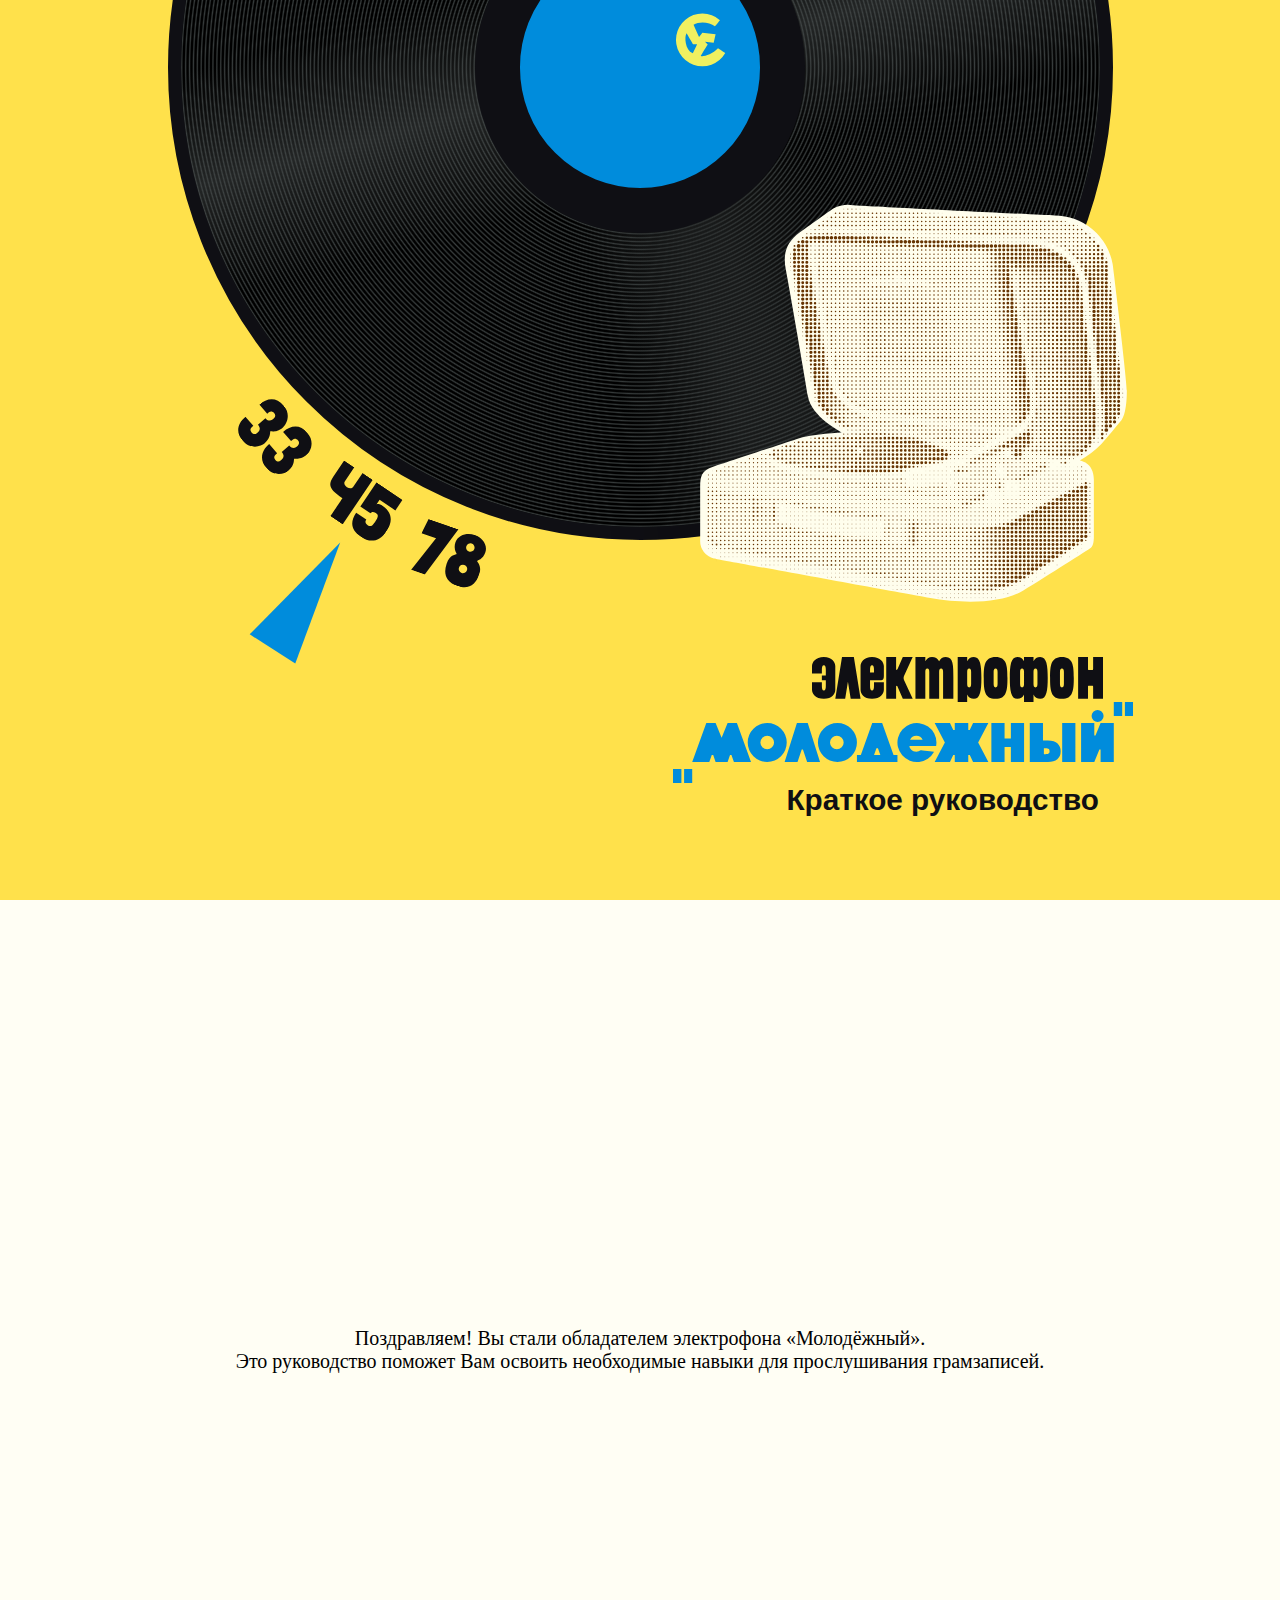
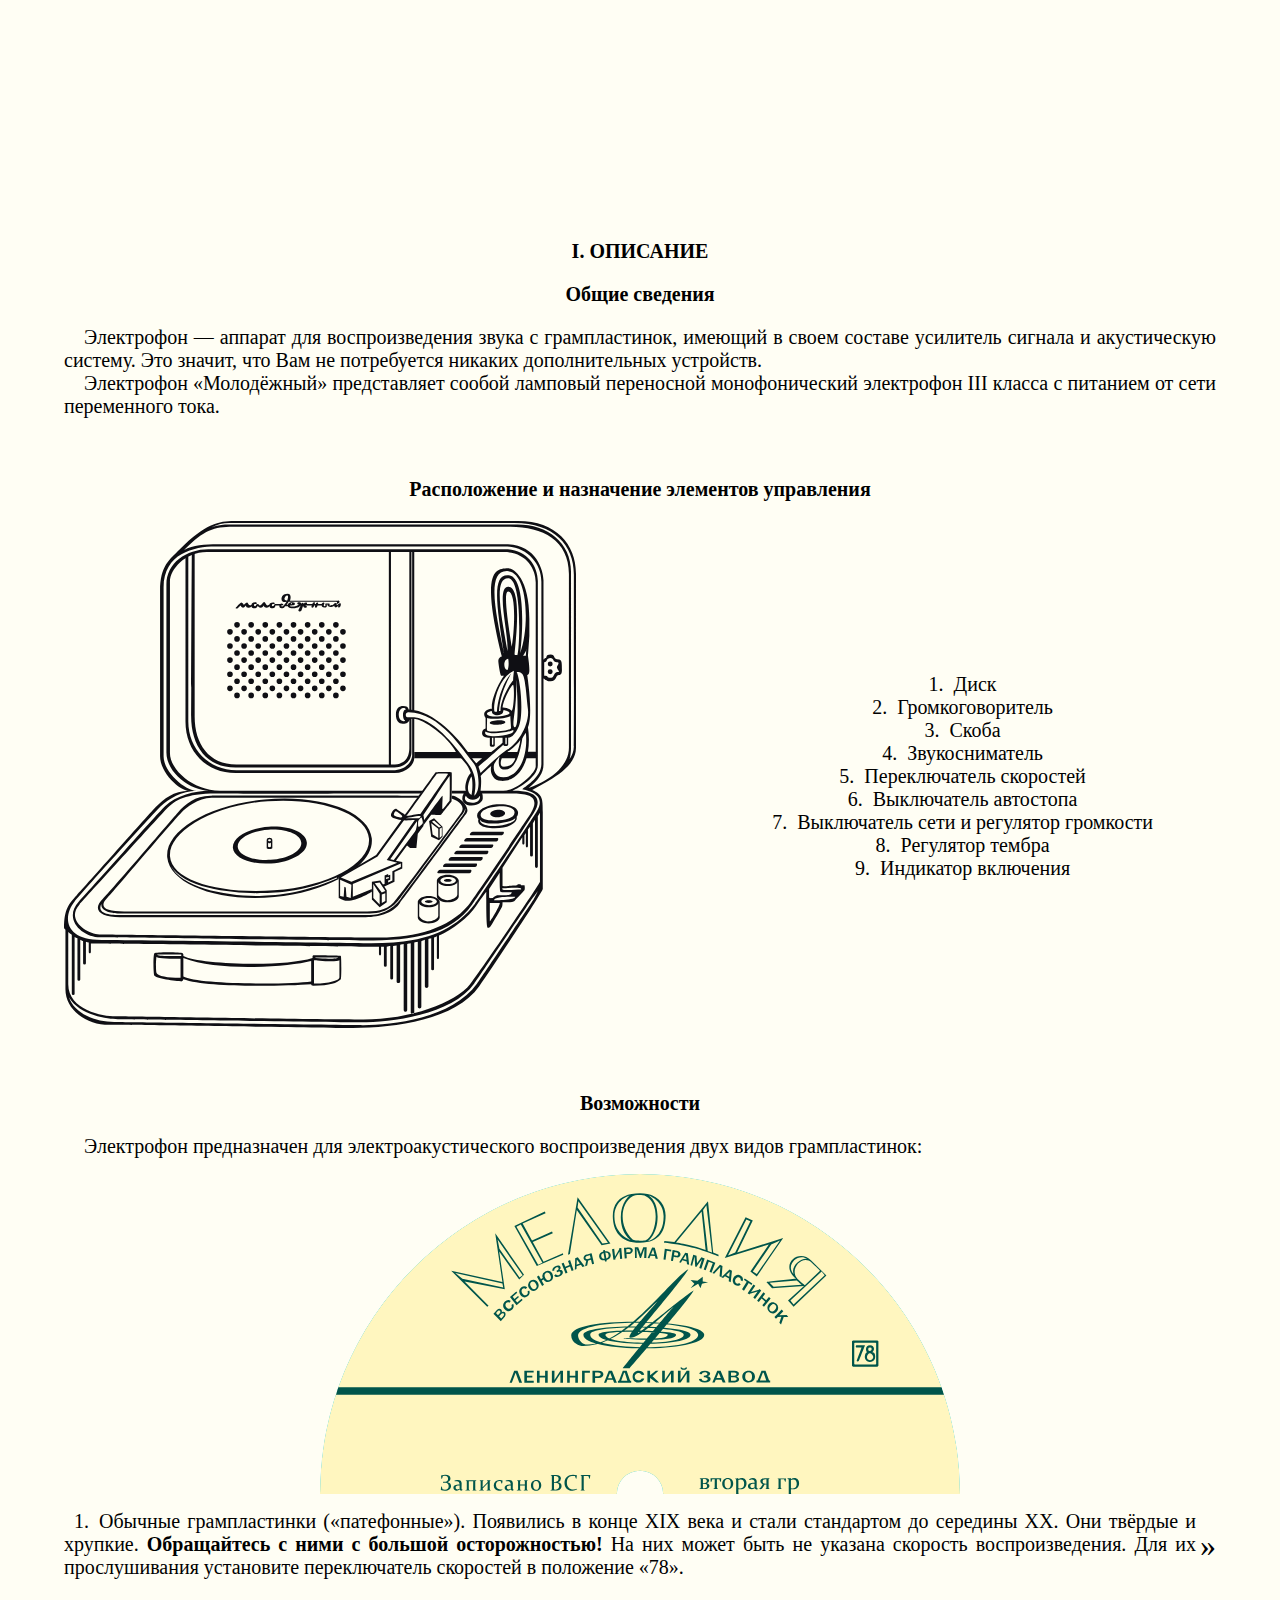
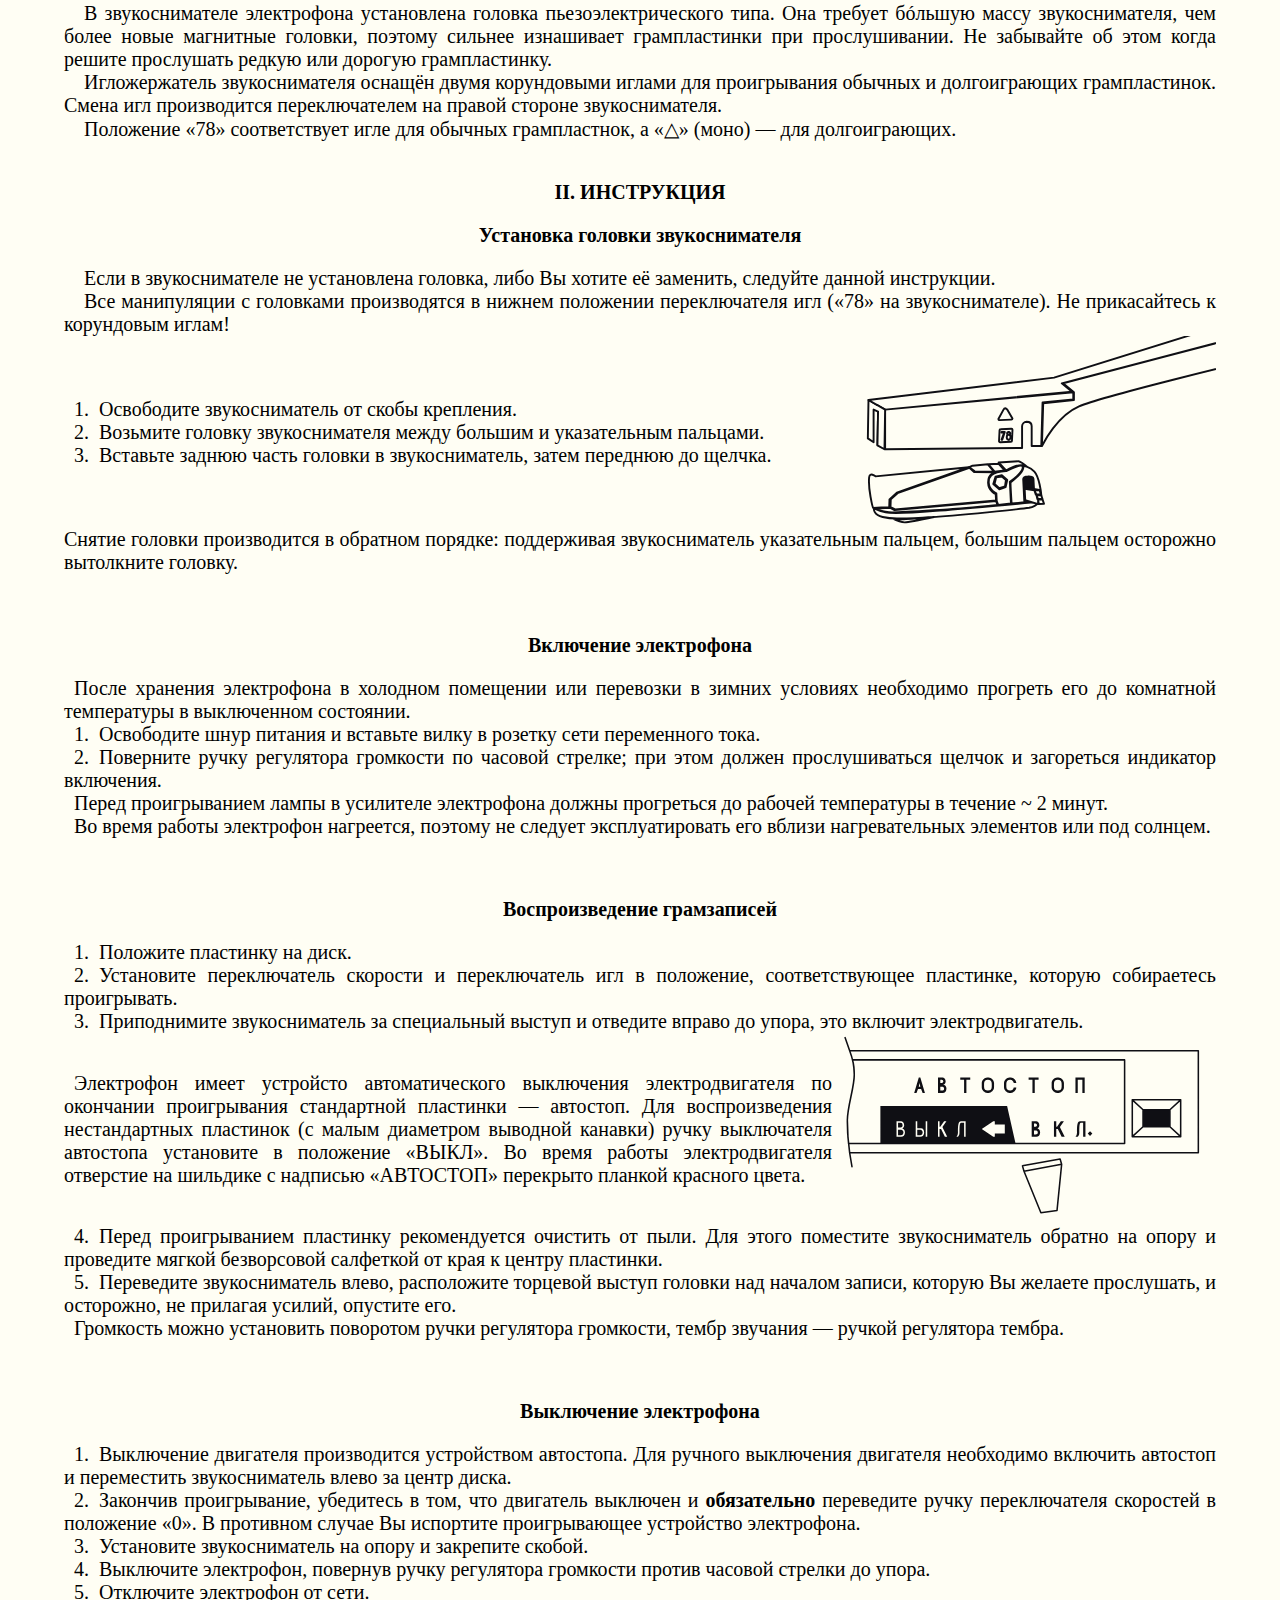
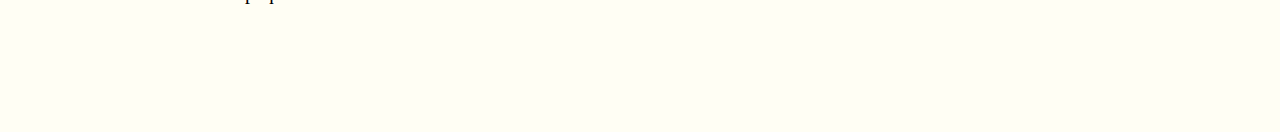
==== commit fa2cf04c: "easier and smoother swipe on label text" ====
--- a/index.html
+++ b/index.html
@@ -61,8 +61,10 @@
         </div>
         <div class="label__text">
         <div class="label__arrow-left label__arrow_hidden">«</div><div class="label__arrow-right">»</div>
-          <div class="page__paragraph label__text-78">1. Обычные грампластинки («патефонные»). Появились в конце XIX века и стали стандартом до середины XX. Они твёрдые и хрупкие. <strong>Обращайтесь с ними с большой осторожностью!</strong> На них может быть не указана скорость воспроизведения. Для их прослушивания установите переключатель скоростей в положение «78».</div>
-          <div class="page__paragraph label__text-33">2. Долгоиграющие («виниловые»). Для увеличения времени проигрывания была уменшена ширина канавки, поэтому проигрываются такие пластинки более тонкой иглой на скорости 33⅓ или 45 об/мин.<br>Гибкие грампластинки воспроизводятся аналогично виниловым.</div>
+          <div class="label__text-holder">
+            <div class="page__paragraph label__text-78">&ensp;1.&ensp;Обычные грампластинки («патефонные»). Появились в конце XIX века и стали стандартом до середины XX. Они твёрдые и хрупкие. <strong>Обращайтесь с ними с большой осторожностью!</strong> На них может быть не указана скорость воспроизведения. Для их прослушивания установите переключатель скоростей в положение «78».</div>
+            <div class="page__paragraph label__text-33">&ensp;2.&ensp;Долгоиграющие («виниловые»). Для увеличения времени проигрывания была уменшена ширина канавки, поэтому проигрываются такие пластинки более тонкой иглой на скорости 33⅓ или 45 об/мин.<br>Гибкие грампластинки воспроизводятся аналогично виниловым.</div>
+          </div>
         </div>
       </div>
       <div class="page__paragraph"><br>&emsp;В звукоснимателе электрофона установлена головка пьезоэлектрического типа. Она требует бóльшую массу звукоснимателя, чем более новые магнитные головки, поэтому сильнее изнашивает грампластинки при прослушивании. Не забывайте об этом когда решите прослушать редкую или дорогую грампластинку.</div>
--- a/index.css
+++ b/index.css
@@ -297,44 +297,53 @@
 }
 .label__text {
   position: relative;
-  display: flex;
-  align-items: center;
-  overflow: hidden;
-  width: 100%;
-  margin: auto;
+  width: 100%;
+  margin: auto;
+  overflow-x: hidden;
+}
+.label__text-holder {
+  position: relative;
+  width: 200%;
+}
+.label__text-holder_animate {
+  transition: transform .3s ease-out;
+}
+.label__text-33 {
+  float: right;
+  padding-left: 1em;
+}
+.label__text-78 {
+  float: left;
+  padding-right: 1em;
+}
+.label__text-33, .label__text-78 {
+  display: inline-block;
+  position: relative;
+  width: 50%;
+  height: 100%;
+  margin: 0;
+  box-sizing: border-box;
 }
 .label__arrow-left {
   left: 0;
 }
 .label__arrow-right {
   right: 0;
+}
+.label__arrow-left, .label__arrow-right {
+  position: absolute;
+  top: 50%;
+  transform: translateY(-50%);
+  z-index: 1;
+  font: 2em Georgia, serif;
+  text-align: center;
+  cursor: pointer;
+  transition: opacity .2s ease-out;
 }
 .label__arrow_hidden {
   opacity: 0;
   z-index: -1;
   cursor: default;
-}
-
-.label__arrow-left, .label__arrow-right {
-  position: absolute;
-  font: 2em Georgia, serif;
-  text-align: center;
-  cursor: pointer;
-  transition: opacity .2s ease-out;
-}
-.label__text-33 {
-  min-width: 93%;
-  width: 93%;
-  margin: auto 0 auto 6%;
-  text-align: left;
-  transition: transform .4s ease-in-out;
-}
-.label__text-78 {
-  min-width: 93%;
-  width: 93%;
-  margin: auto 6% auto 0;
-  text-align: left;
-  transition: transform .4s ease-in-out;
 }
 .fifth__instructions {
   width: 60%;
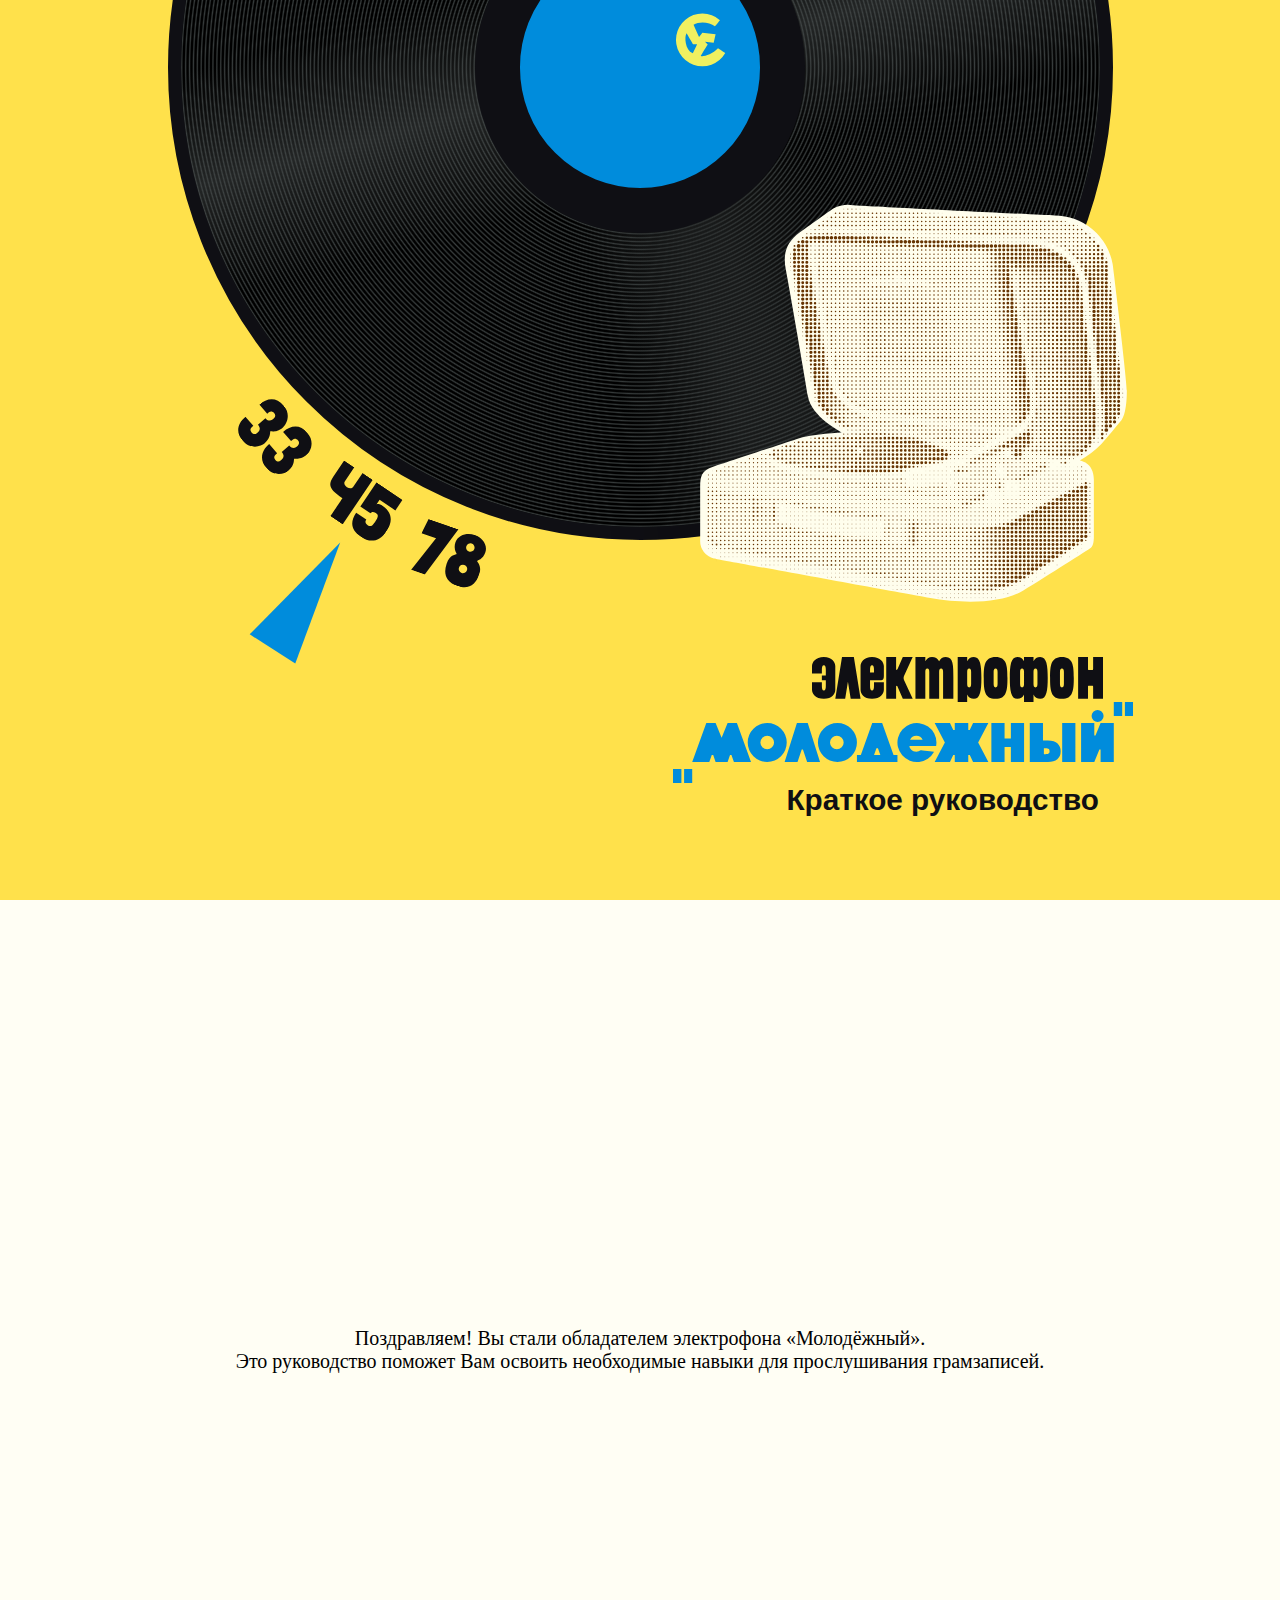
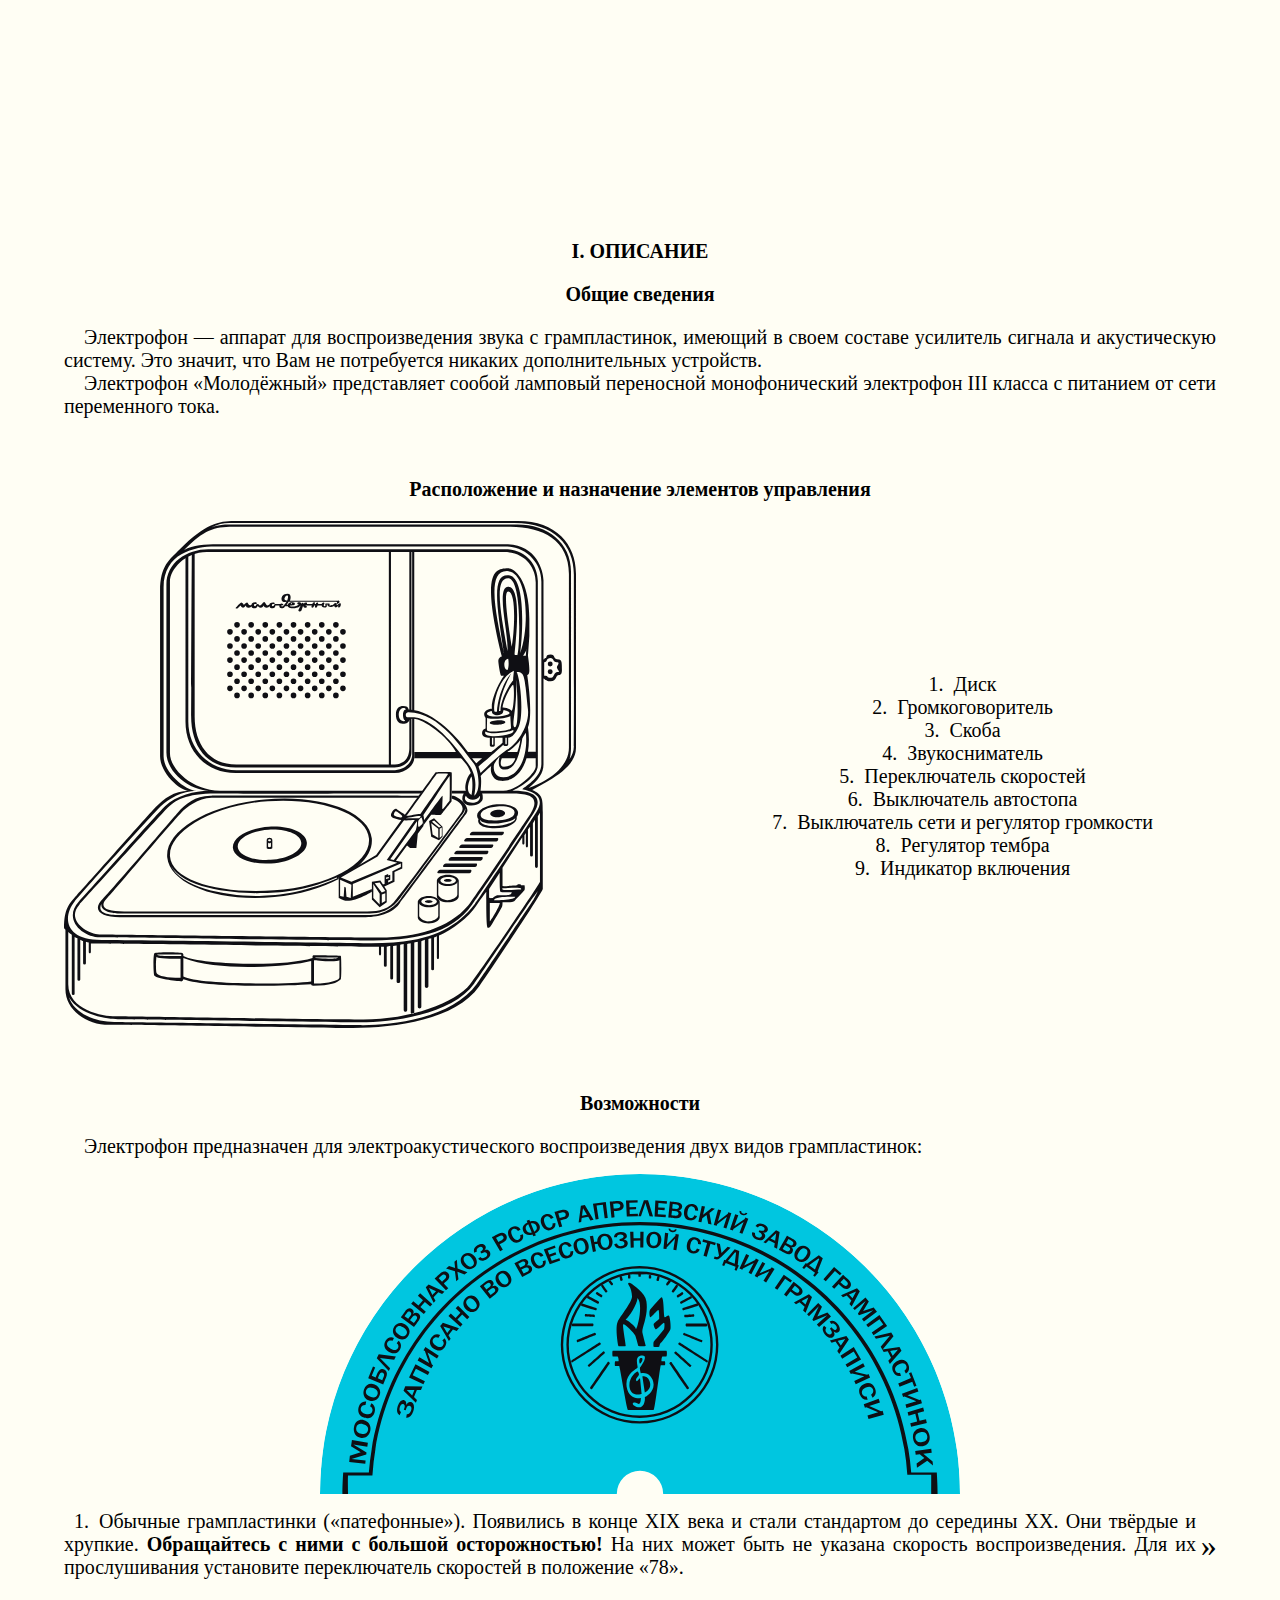
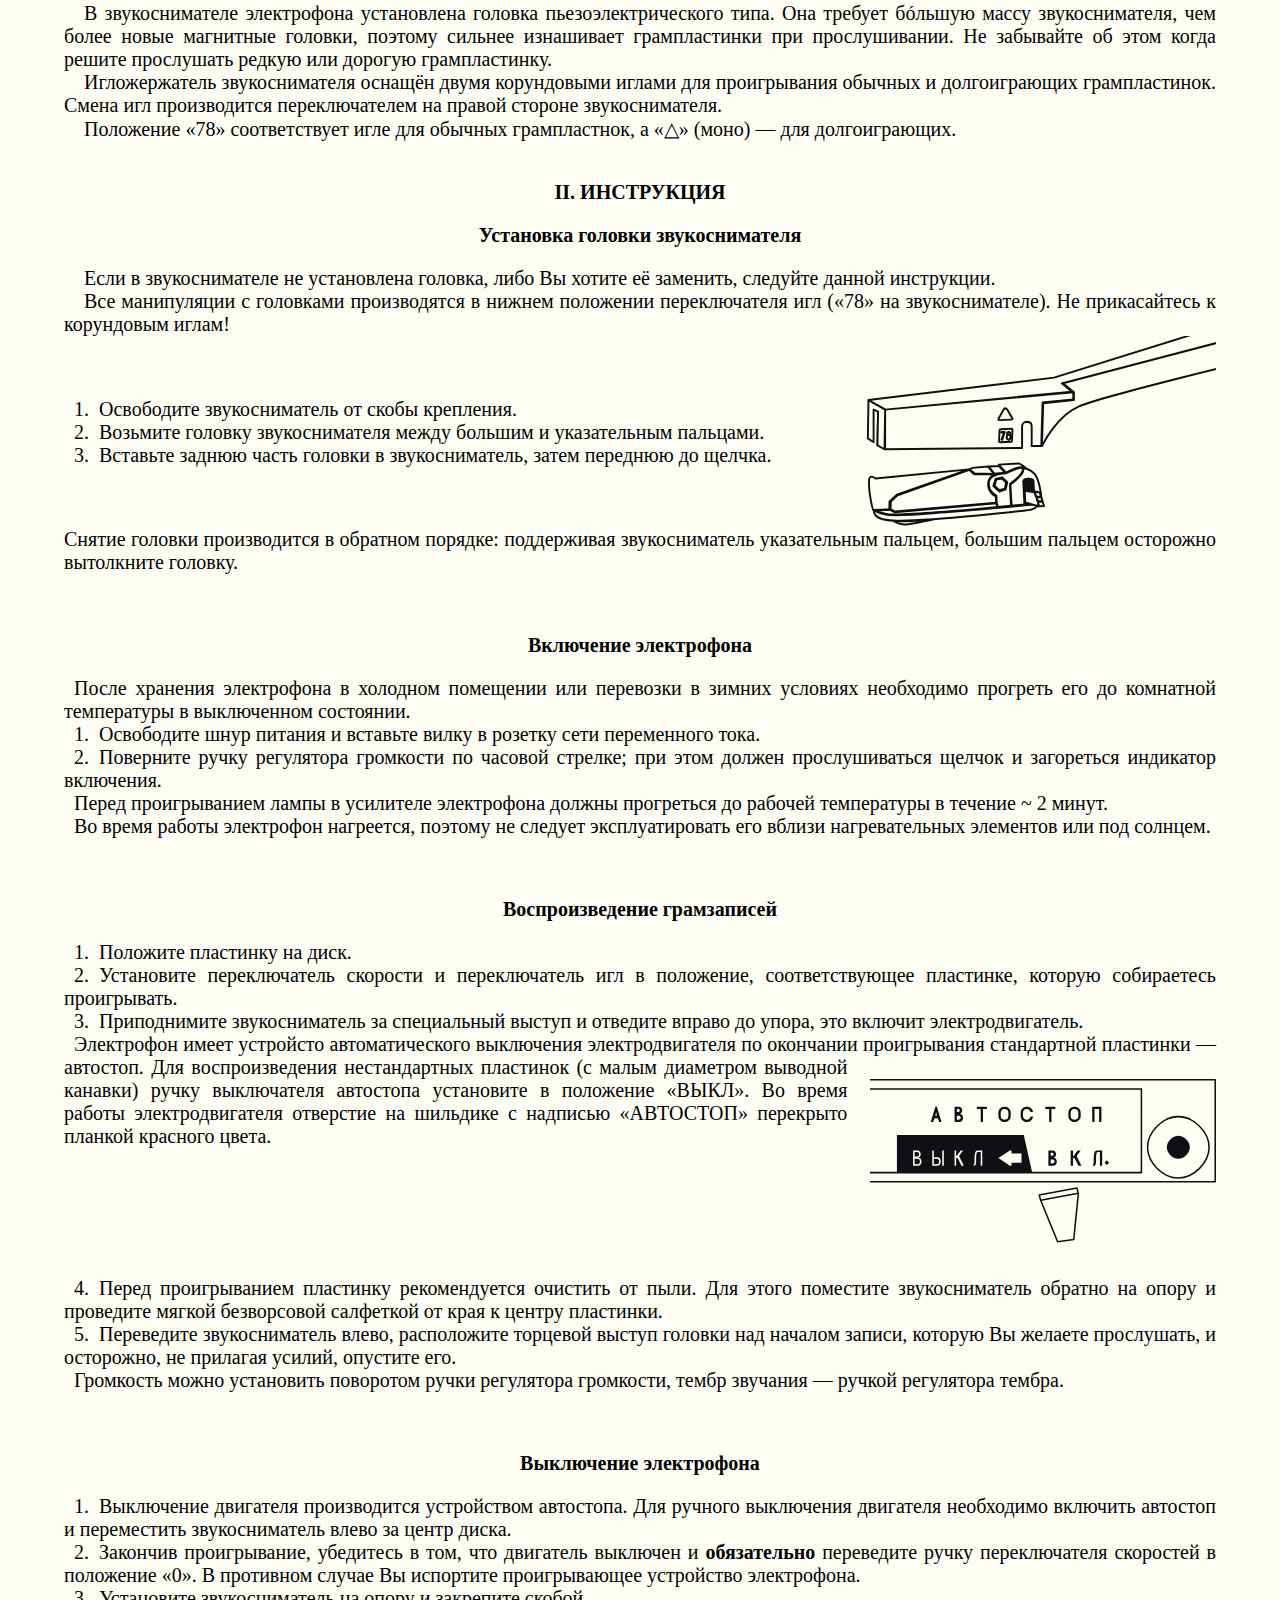
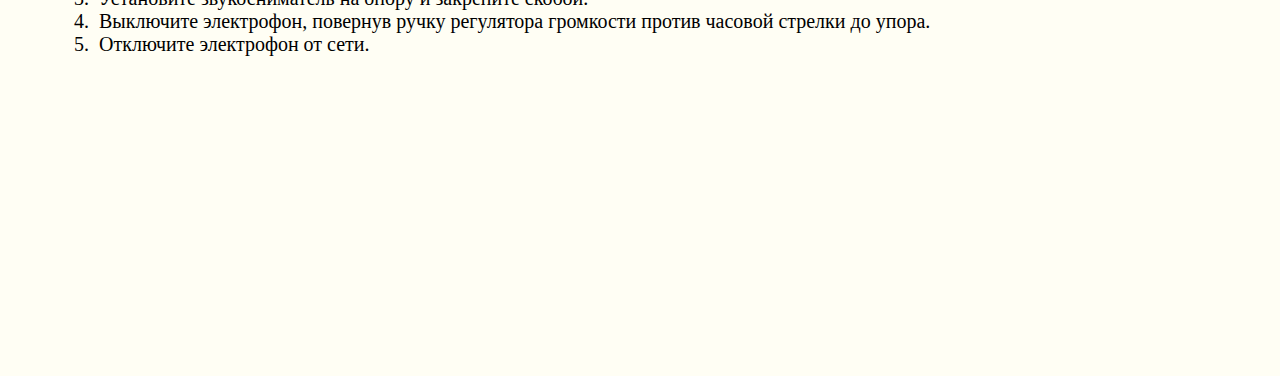
==== commit e7ed6fb1: "safari transform animation bugfix; autostop new svg and layout" ====
--- a/index.html
+++ b/index.html
@@ -97,8 +97,7 @@
       <div class="page__paragraph">&ensp;1.&ensp;Положите пластинку на диск.</div>
       <div class="page__paragraph">&ensp;2.&ensp;Установите переключатель скорости и переключатель игл в положение, соответствующее пластинке, которую собираетесь проигрывать.</div>
       <div class="page__paragraph">&ensp;3.&ensp;Приподнимите звукосниматель за специальный выступ и отведите вправо до упора, это включит электродвигатель.</div>
-      <div class="page__paragraph seventh__text">&ensp;Электрофон имеет устройсто автоматического выключения электродвигателя по окончании проигрывания стандартной пластинки  — автостоп. Для воспроизведения нестандартных пластинок (с малым диаметром выводной канавки) ручку выключателя автостопа установите в положение «ВЫКЛ». Во время работы электродвигателя отверстие на шильдике с надписью «АВТОСТОП» перекрыто планкой красного цвета.</div>
-      <img class="seventh__image" src="autostop.svg" alt="" />
+      <div class="page__paragraph seventh__text">&ensp;Электрофон имеет устройсто автоматического выключения электродвигателя по окончании проигрывания стандартной пластинки  — автостоп.<img class="seventh__image" src="autostop.svg" alt="" /> Для воспроизведения нестандартных пластинок (с малым диаметром выводной канавки) ручку выключателя автостопа установите в положение «ВЫКЛ». Во время работы электродвигателя отверстие на шильдике с надписью «АВТОСТОП» перекрыто планкой красного цвета.</div>
       <div class="page__paragraph">&ensp;4.&ensp;Перед проигрыванием пластинку рекомендуется очистить от пыли. Для этого поместите звукосниматель обратно на опору и  проведите мягкой безворсовой салфеткой от края к центру пластинки.</div>
       <div class="page__paragraph">&ensp;5.&ensp;Переведите звукосниматель влево, расположите торцевой выступ головки над началом записи, которую Вы желаете прослушать, и осторожно, не прилагая усилий, опустите его.</div>
       <div class="page__paragraph">&ensp;Громкость можно установить поворотом ручки регулятора громкости, тембр звучания — ручкой регулятора тембра.</div>
--- a/index.css
+++ b/index.css
@@ -272,28 +272,27 @@
   overflow: hidden;
 }
 .label__SVG-img {
-  display: block;
+  opacity: 1;
   position: absolute;
   top: 0;
   left: 0;
   width: 100%;
   height: 200%;
-  border-radius: 100%;
-  opacity: 1;
-  transform-origin: center;
-  animation: spin_up .4s linear forwards;
-  /* transition: transform .3s linear, opacity .3s linear; */
+  border-radius: 50%;
+  animation: spin_up .5s linear;
+  animation-fill-mode: forwards;
 }
 .label__SVG-img_down {
-  animation: spin_down .4s linear forwards;
+  opacity: 0;
+  animation-name: spin_down;
 }
 @keyframes spin_up {
-  0% { transform: rotate(-180deg); opacity: 0; }
-  100% { transform: rotate(0deg); opacity: 1; }
+  0% { opacity: 0; transform:matrix(-1, -.001, .001, -1, 0, 0); }
+  100% { opacity: 1; transform:matrix(1, 0, 0, 1, 0, 0); }
 }
 @keyframes spin_down {
-  0% { transform: rotate(0deg); opacity: 1; }
-  100% { transform: rotate(180deg); opacity: 0; }
+  0% { opacity: 1; transform:matrix(1, 0, 0, 1, 0, 0); }
+  100% { opacity: 0; transform:matrix(-1, .001, -.001, -1, 0, 0); }
 }
 .label__text {
   position: relative;
@@ -306,7 +305,7 @@
   width: 200%;
 }
 .label__text-holder_animate {
-  transition: transform .3s ease-out;
+  transition: transform .25s ease-out;
 }
 .label__text-33 {
   float: right;
@@ -330,10 +329,21 @@
 .label__arrow-right {
   right: 0;
 }
+.label__arrow_animated {
+  animation: beat 2s linear 8 alternate;
+}
+@keyframes beat {
+  0% {transform: translate(5%, -50%)}
+  80% {transform: translate(5%, -50%)}
+  85% {transform: translate(-5%, -50%)}
+  90% {transform: translate(20%, -50%)}
+  95% {transform: translate(-5%, -50%)}
+  100% {transform: translate(5%, -50%)}
+}
 .label__arrow-left, .label__arrow-right {
   position: absolute;
   top: 50%;
-  transform: translateY(-50%);
+  transform: translate(5%, -50%);
   z-index: 1;
   font: 2em Georgia, serif;
   text-align: center;
@@ -344,6 +354,7 @@
   opacity: 0;
   z-index: -1;
   cursor: default;
+  animation-play-state: paused;
 }
 .fifth__instructions {
   width: 60%;
@@ -358,32 +369,13 @@
   height: 100%;
   margin: auto 5% auto 0;
 }
-.seventh {
-  flex-flow: row wrap;
-}
 .seventh__image {
-  width: 90%;
-  height: 100%;
-  margin: auto 5%;
+  width: 30%;
+  float: right;
+  margin: 2% 0 2% 2%;
 }
 .eighth {
-  margin-bottom: 10%;
-}
-@media all and (min-width: 600px) {
-  .seventh__text {
-    width: 60%;
-    margin: auto 0 auto 5%;
-  }
-  .seventh__image {
-    width: 30%;
-    height: 100%;
-    margin: auto 5% auto 0;
-  }
-}
-@media screen and (orientation: portrait) {
-  .speed-selector__arrow, .speed-selector__numbers {
-    display: none;
-  }
+  margin-bottom: 25%;
 }
 @media screen and (orientation: portrait) and (max-aspect-ratio: 160/223) {
   .cover {
@@ -458,6 +450,10 @@
   .fifth__image {
     width: 90%;
     height: 100%;
-    margin: auto 5%;
+    margin: 5% auto;
+  }
+  .seventh__image {
+    width: 100%;
+    margin: 2% 0;
   }
 }